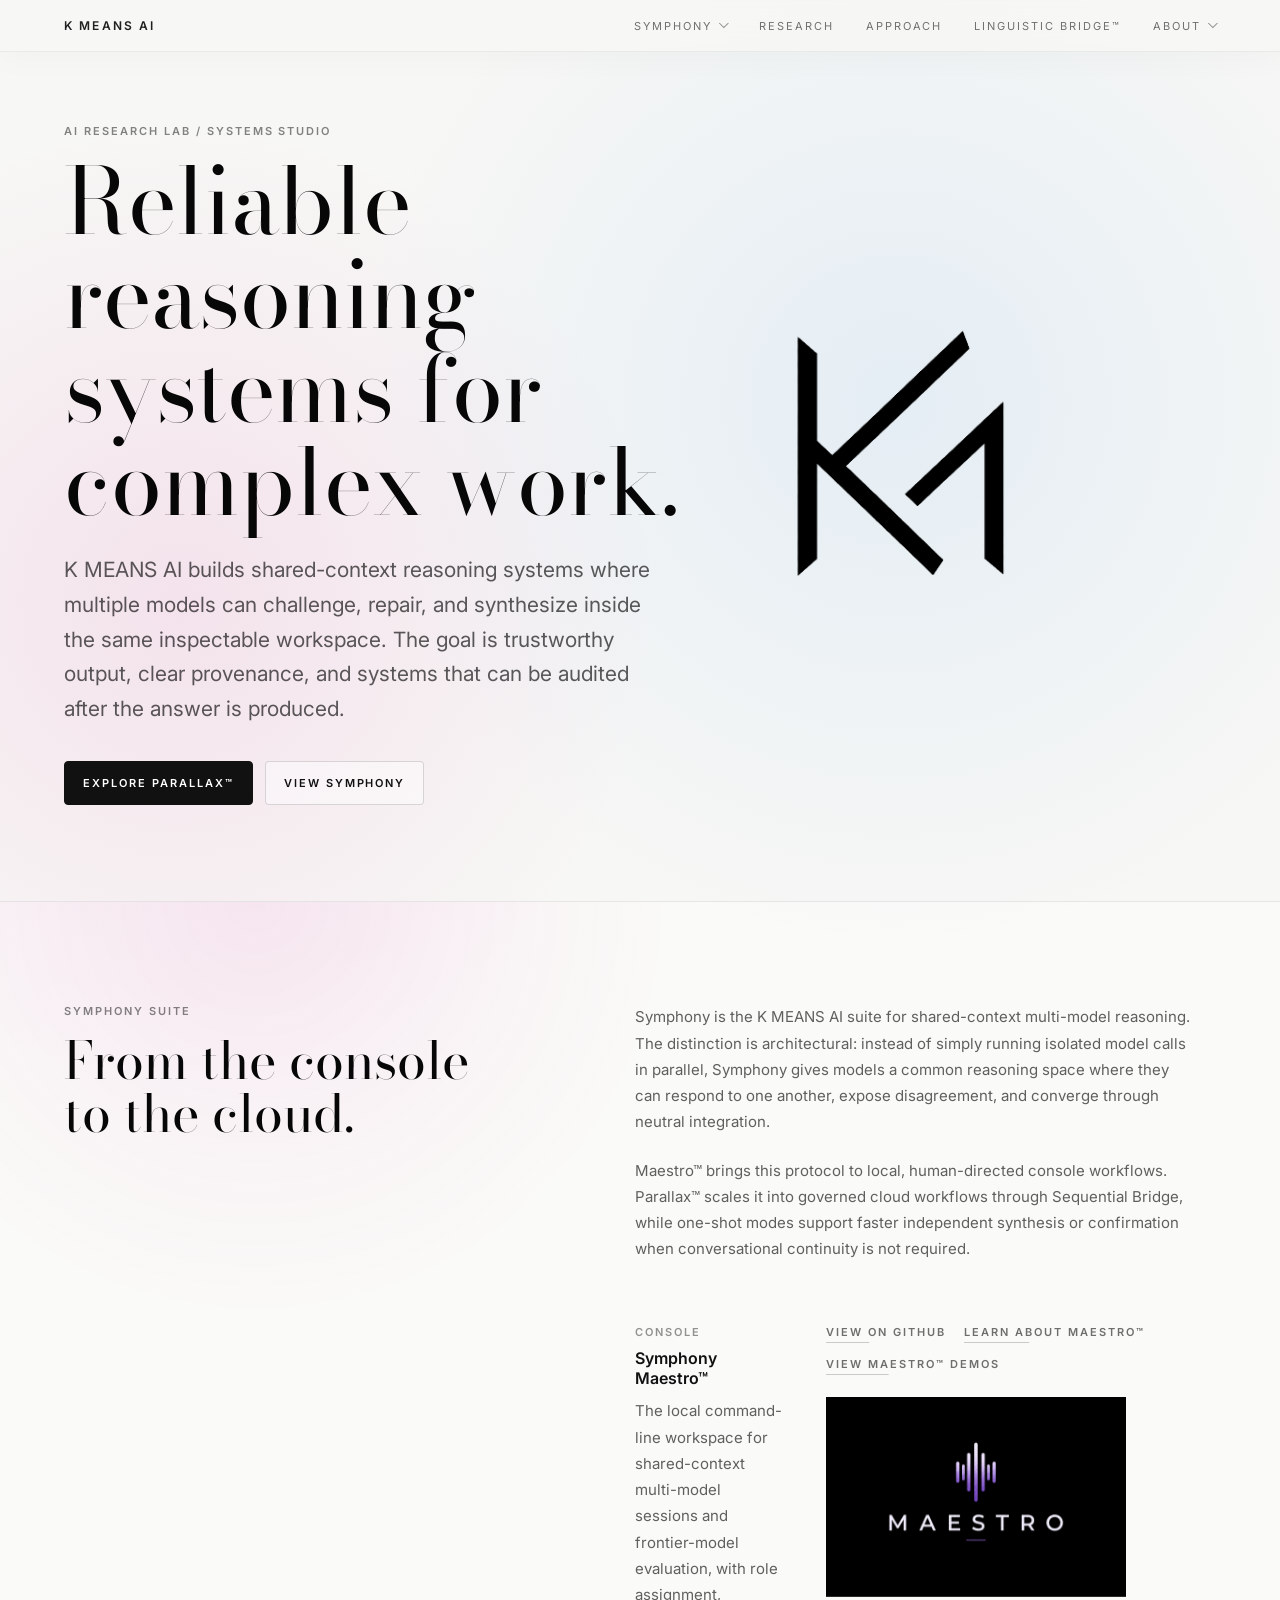
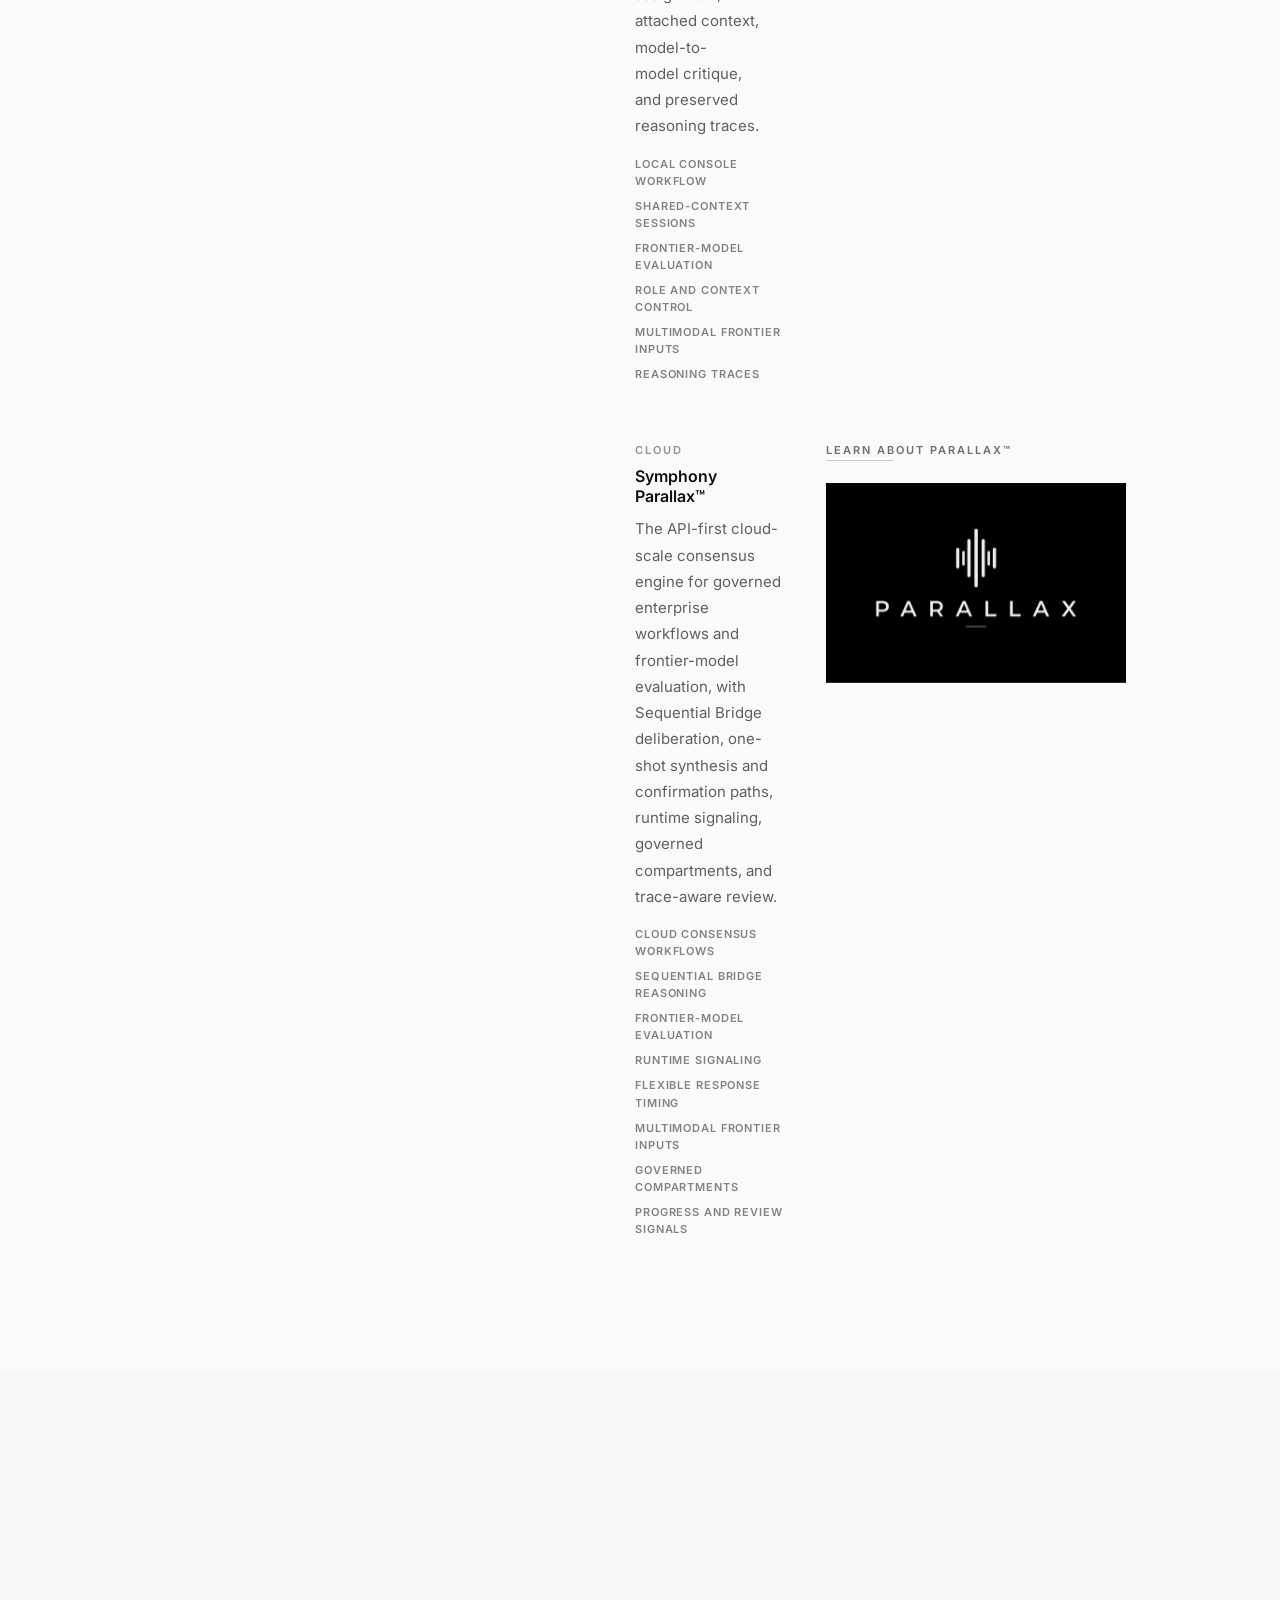
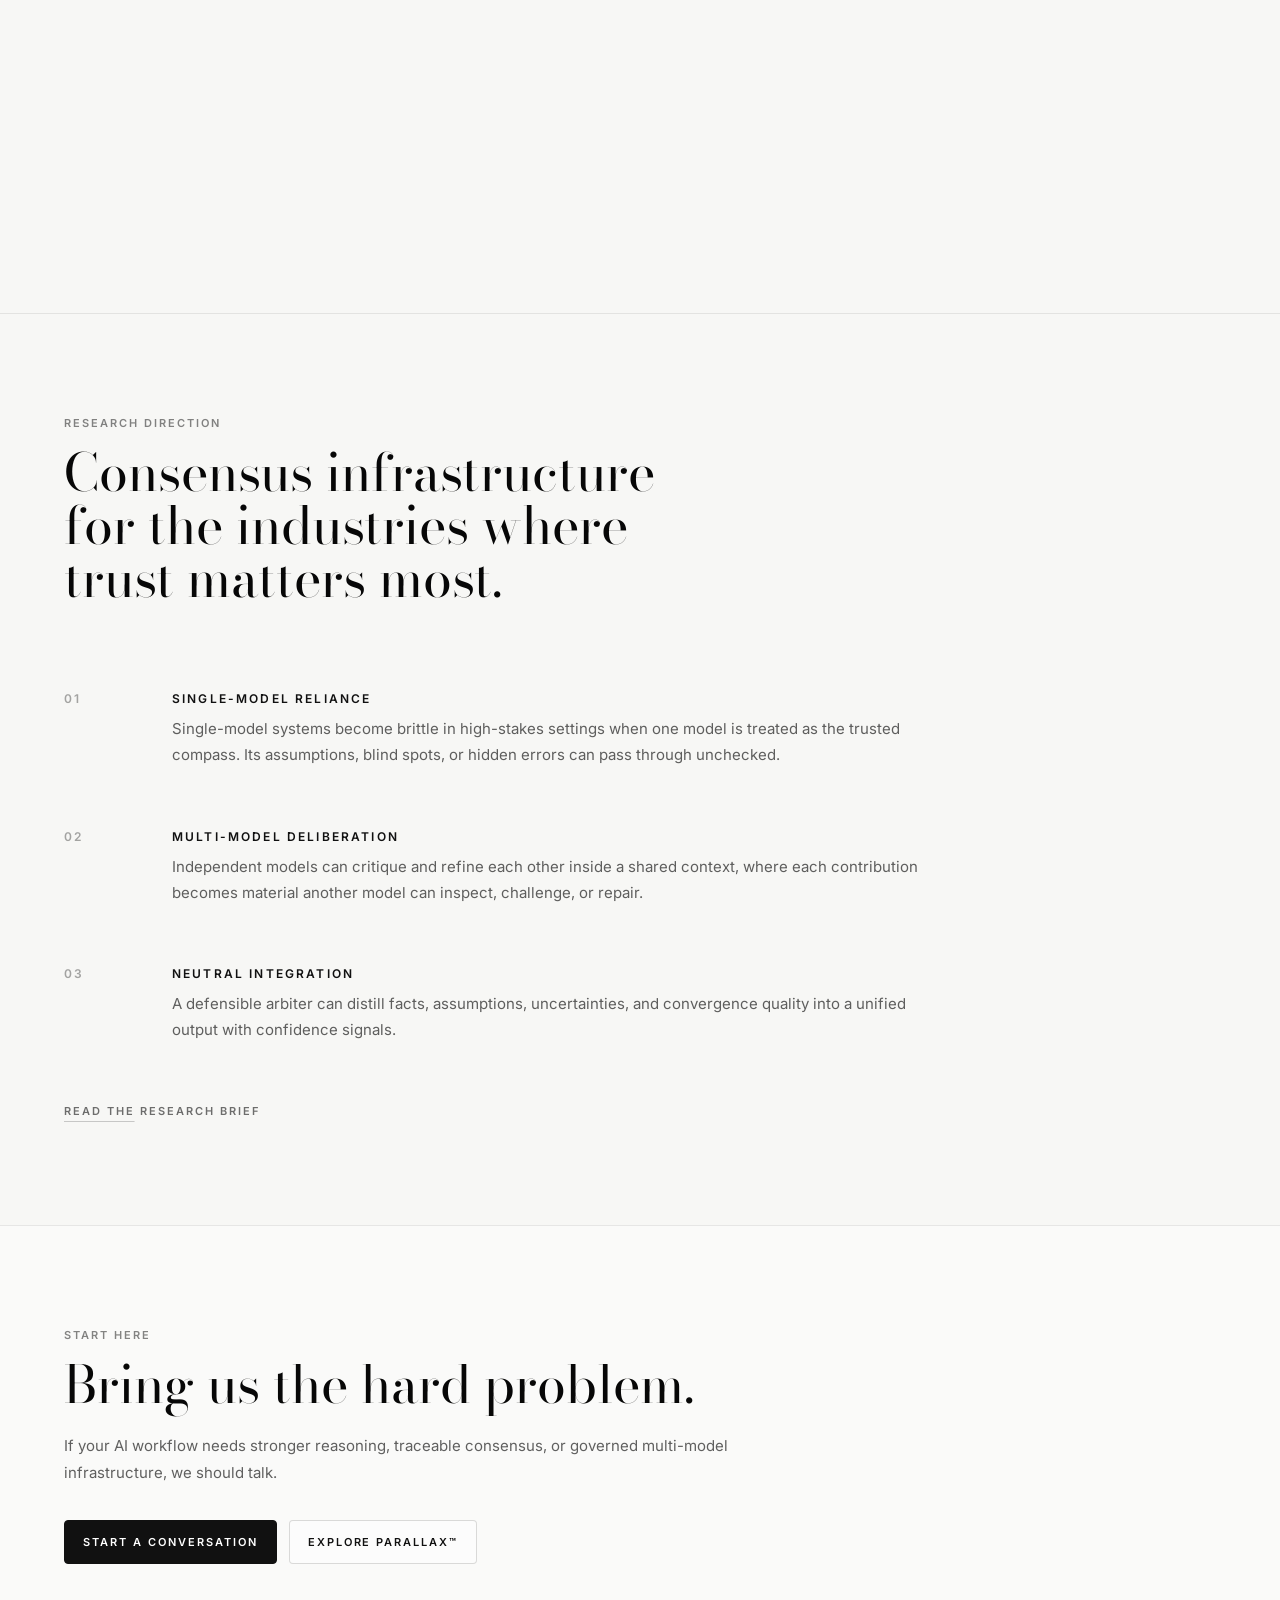
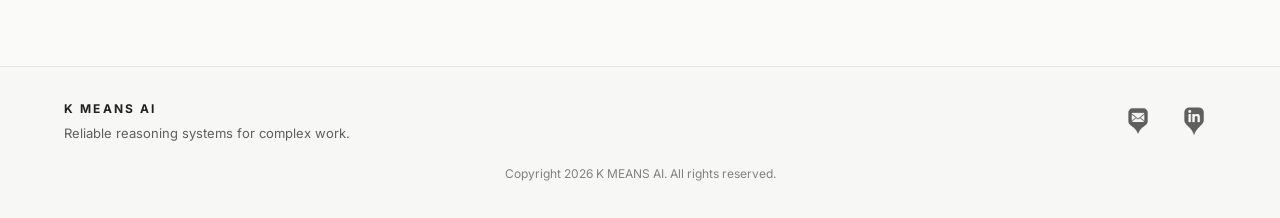
==== index.html @ eee88a56 "Replace footer text links with icon assets" ====
<!DOCTYPE html>
<html lang="en">

<head>
  <meta charset="UTF-8" />
  <meta name="referrer" content="origin" />
  <title>K MEANS AI | Consensus Infrastructure for AI Systems</title>
  <meta name="viewport" content="width=device-width, initial-scale=1.0" />
  <link rel="icon" type="image/png" href="/assets/images/kmeans-mark.png" />
  <link rel="apple-touch-icon" href="/assets/images/kmeans-mark.png" />
  <meta
    name="description"
    content="K MEANS AI is an AI research and development lab building shared-context multi-model reasoning systems, consensus infrastructure, and verifiable AI workflows."
  />
  <script async src="https://www.googletagmanager.com/gtag/js?id=G-HVW5RY02RQ"></script>
  <script>
    window.dataLayer = window.dataLayer || [];
    function gtag(){dataLayer.push(arguments);}
    gtag('js', new Date());
    gtag('config', 'G-HVW5RY02RQ');
  </script>
  <link rel="preconnect" href="https://fonts.googleapis.com" />
  <link rel="preconnect" href="https://fonts.gstatic.com" crossorigin />
  <link href="https://fonts.googleapis.com/css2?family=Bodoni+Moda:ital,wght@0,400;0,700;1,400&family=Inter:wght@300;400;500;600&display=swap"
    rel="stylesheet">
  <link rel="stylesheet" href="assets/css/site.css?v=hero-assemble" />
  <link rel="stylesheet" href="assets/css/home.css?v=footer-icons" />
  <script defer src="assets/js/site-motion.js?v=hero-assemble"></script>
</head>

<body>
  <header class="site-header">
    <a class="brand-mark" href="index.html">K MEANS AI</a>
    <nav class="site-nav" aria-label="Primary navigation">
      <div class="nav-dropdown" data-menu="symphony">
        <a class="nav-dropdown-link" href="#symphony"><span>Symphony</span></a>
        <div class="nav-menu" role="menu" aria-label="Symphony products">
          <a href="maestro.html" role="menuitem">Maestro™ Console</a>
          <a href="parallax.html" role="menuitem">Parallax™ Cloud + Studio</a>
        </div>
      </div>
      <a href="research.html">Research</a>
      <a href="approach.html">Approach</a>
      <a href="linguistic-bridge.html">Linguistic Bridge™</a>
      <div class="nav-dropdown" data-menu="about">
        <a class="nav-dropdown-link" href="about.html"><span>About</span></a>
        <div class="nav-menu" role="menu" aria-label="Contact options">
          <a href="mailto:labs@kmeans.ai" role="menuitem">E-mail</a>
          <a href="https://www.linkedin.com/company/kmeansai" target="_blank" rel="noopener noreferrer" role="menuitem">LinkedIn</a>
        </div>
      </div>
    </nav>
  </header>

  <main>
    <section class="hero" aria-labelledby="hero-title">
      <div class="hero-copy">
        <p class="eyebrow">AI Research Lab / Systems Studio</p>
        <h1 id="hero-title">Reliable reasoning systems for complex work.</h1>
        <p class="hero-summary">
          K MEANS AI builds shared-context reasoning systems where multiple models can challenge, repair, and
          synthesize inside the same inspectable workspace. The goal is trustworthy output, clear provenance, and
          systems that can be audited after the answer is produced.
        </p>
        <div class="hero-actions" aria-label="Primary actions">
          <a class="button primary" href="parallax.html">Explore Parallax™</a>
          <a class="button secondary" href="#symphony">View Symphony</a>
        </div>
      </div>

      <div class="hero-visual" aria-hidden="true">
        <img class="hero-logo" src="assets/images/kmeans-mark.png" alt="" />
      </div>
    </section>

    <section class="section product-section" id="symphony" aria-labelledby="symphony-title">
      <div class="product-layout">
        <div>
          <p class="eyebrow">Symphony Suite</p>
          <h2 id="symphony-title">From the console to the cloud.</h2>
        </div>
        <div class="product-copy">
          <p>
            Symphony is the K MEANS AI suite for shared-context multi-model reasoning. The distinction is architectural:
            instead of simply running isolated model calls in parallel, Symphony gives models a common reasoning space
            where they can respond to one another, expose disagreement, and converge through neutral integration.
          </p>
          <p>
            Maestro™ brings this protocol to local, human-directed console workflows. Parallax™ scales it into governed cloud
            workflows through Sequential Bridge, while one-shot modes support faster independent synthesis or confirmation
            when conversational continuity is not required.
          </p>
          <div class="suite-list" aria-label="Symphony products">
            <article class="suite-item suite-item-with-preview">
              <div>
                <p class="suite-kicker">Console</p>
                <h3>Symphony Maestro™</h3>
                <p>
                  The local command-line workspace for shared-context multi-model sessions and frontier-model evaluation,
                  with role assignment, attached context, model-to-model critique, and preserved reasoning traces.
                </p>
                <ul class="suite-feature-list" aria-label="Maestro™ capabilities">
                  <li>Local console workflow</li>
                  <li>Shared-context sessions</li>
                  <li>Frontier-model evaluation</li>
                  <li>Role and context control</li>
                  <li>Multimodal frontier inputs</li>
                  <li>Reasoning traces</li>
                </ul>
              </div>
              <div class="section-actions suite-actions-with-preview" aria-label="Maestro™ links">
                <a
                  class="text-link section-link"
                  href="https://github.com/pretlow-stevenson/K.Means.Maestro.Releases"
                  target="_blank"
                  rel="noopener noreferrer"
                >View on GitHub</a>
                <a class="text-link section-link" href="maestro.html">Learn about Maestro™</a>
                <a class="text-link section-link" href="linguistic-bridge.html#demos">View Maestro™ demos</a>
                <a class="suite-preview" href="maestro.html" aria-label="View Symphony Maestro™ recorded examples">
                  <img
                    src="assets/images/maestro-light-preview.png"
                    alt="Symphony Maestro™ terminal workspace showing multi-model reasoning output"
                  />
                </a>
              </div>
            </article>

            <article class="suite-item suite-item-with-preview">
              <div>
                <p class="suite-kicker">Cloud</p>
                <h3>Symphony Parallax™</h3>
                <p>
                  The API-first cloud-scale consensus engine for governed enterprise workflows and frontier-model
                  evaluation, with Sequential Bridge deliberation, one-shot synthesis and confirmation paths, runtime
                  signaling, governed compartments, and trace-aware review.
                </p>
                <ul class="suite-feature-list" aria-label="Parallax™ capabilities">
                  <li>Cloud consensus workflows</li>
                  <li>Sequential Bridge reasoning</li>
                  <li>Frontier-model evaluation</li>
                  <li>Runtime signaling</li>
                  <li>Flexible response timing</li>
                  <li>Multimodal frontier inputs</li>
                  <li>Governed compartments</li>
                  <li>Progress and review signals</li>
                </ul>
              </div>
              <div class="section-actions suite-actions-with-preview" aria-label="Parallax™ links">
                <a class="text-link section-link" href="parallax.html">Learn about Parallax™</a>
                <a class="suite-preview" href="parallax.html" aria-label="Learn about Parallax™">
                  <img
                    src="assets/images/parallax-preview.png"
                    alt="Parallax™ product mark on a dark field"
                  />
                </a>
              </div>
            </article>
          </div>
        </div>
      </div>
    </section>

    <section class="section bridge-band" aria-labelledby="bridge-title">
      <div class="section-heading">
        <p class="eyebrow">Flagship Protocol</p>
        <h2 id="bridge-title">Linguistic Bridge™ turns isolated model calls into a reasoning fabric.</h2>
        <p>
          Linguistic Bridge™ is our coordination substrate for model-to-model exchange: a shared context space where
          participants can respond to evolving reasoning instead of producing isolated answers for later comparison.
        </p>
      </div>
      <a class="text-link section-link" href="linguistic-bridge.html">Explore Linguistic Bridge™</a>
    </section>

    <section class="section" aria-labelledby="research-title">
      <div class="section-heading">
        <p class="eyebrow">Research Direction</p>
        <h2 id="research-title">Consensus infrastructure for the industries where trust matters most.</h2>
      </div>
      <div class="capability-list">
        <article class="capability-item">
          <span>01</span>
          <div>
            <h3>Single-model reliance</h3>
            <p>Single-model systems become brittle in high-stakes settings when one model is treated as the trusted compass. Its assumptions, blind spots, or hidden errors can pass through unchecked.</p>
          </div>
        </article>
        <article class="capability-item">
          <span>02</span>
          <div>
            <h3>Multi-model deliberation</h3>
            <p>Independent models can critique and refine each other inside a shared context, where each contribution becomes material another model can inspect, challenge, or repair.</p>
          </div>
        </article>
        <article class="capability-item">
          <span>03</span>
          <div>
            <h3>Neutral integration</h3>
            <p>A defensible arbiter can distill facts, assumptions, uncertainties, and convergence quality into a unified output with confidence signals.</p>
          </div>
        </article>
      </div>
      <a class="text-link section-link" href="research.html">Read the research brief</a>
    </section>

    <section class="section home-cta" aria-labelledby="home-cta-title">
      <div>
        <p class="eyebrow">Start Here</p>
        <h2 id="home-cta-title">Bring us the hard problem.</h2>
        <p>
          If your AI workflow needs stronger reasoning, traceable consensus, or governed multi-model infrastructure,
          we should talk.
        </p>
        <div class="hero-actions" aria-label="Contact and product links">
          <a class="button primary" href="about.html">Start a conversation</a>
          <a class="button secondary" href="parallax.html">Explore Parallax™</a>
        </div>
      </div>
    </section>
  </main>

  <footer class="site-footer">
    <div>
      <strong>K MEANS AI</strong>
      <p>Reliable reasoning systems for complex work.</p>
    </div>
    <div class="footer-links">
      <a class="footer-image-link" href="mailto:labs@kmeans.ai" aria-label="E-mail K MEANS AI">
        <img src="assets/images/km-emailus.png" alt="" loading="lazy" />
        <span class="visually-hidden">E-mail</span>
      </a>
      <a class="footer-image-link" href="https://www.linkedin.com/company/kmeansai" target="_blank" rel="noopener noreferrer" aria-label="K MEANS AI on LinkedIn">
        <img src="assets/images/km-linkedin.png" alt="" loading="lazy" />
        <span class="visually-hidden">LinkedIn</span>
      </a>
    </div>
    <p class="footer-copyright">Copyright 2026 K MEANS AI. All rights reserved.</p>
  </footer>
</body>

</html>
---- assets/css/site.css ----
* {
  box-sizing: border-box;
  margin: 0;
  padding: 0;
}

:root {
  --font-sans: Inter, -apple-system, BlinkMacSystemFont, "Segoe UI", system-ui, sans-serif;
  --font-serif: "Bodoni Moda", Georgia, serif;
  --font-mono: "Courier New", Courier, monospace;
  --ink: #070707;
  --muted-ink: rgba(0, 0, 0, 0.62);
  --line-soft: rgba(0, 0, 0, 0.08);
  --line-medium: rgba(0, 0, 0, 0.14);
  --surface: #f7f7f5;
  --focus-ring: rgba(0, 0, 0, 0.32);
}

html {
  scroll-behavior: smooth;
  scroll-padding-top: 92px;
  text-rendering: optimizeLegibility;
}

body {
  font-family: var(--font-sans);
  -webkit-font-smoothing: antialiased;
  -moz-osx-font-smoothing: grayscale;
}

::selection {
  background: rgba(0, 0, 0, 0.12);
  color: #000;
}

button,
a {
  -webkit-tap-highlight-color: transparent;
}

button {
  font: inherit;
}

a:focus-visible,
button:focus-visible {
  outline: 1px solid var(--focus-ring);
  outline-offset: 5px;
}

a:focus:not(:focus-visible),
button:focus:not(:focus-visible) {
  outline: none;
}

h1,
h2,
h3 {
  text-wrap: balance;
}

p,
li {
  text-wrap: pretty;
}

.hero,
.page-hero,
.section {
  scroll-margin-top: 92px;
}

.site-header {
  box-shadow: 0 10px 30px rgba(0, 0, 0, 0.025);
}

.button {
  text-align: center;
}

.text-link {
  position: relative;
  display: inline-flex;
  align-items: center;
  width: fit-content;
  padding-bottom: 4px;
  border-bottom: 0;
  text-decoration: none;
  transition: color 0.2s ease;
}

.text-link::after {
  position: absolute;
  right: 0;
  bottom: 0;
  left: 0;
  height: 1px;
  background: currentColor;
  content: "";
  opacity: 0.34;
  transform: scaleX(0.36);
  transform-origin: left center;
  transition: opacity 0.22s ease, transform 0.28s cubic-bezier(0.2, 0.8, 0.2, 1);
}

.text-link:hover,
.text-link:focus-visible {
  color: #000;
}

.text-link:hover::after,
.text-link:focus-visible::after {
  opacity: 0.78;
  transform: scaleX(1);
}

.motion-reveal,
.motion-visual,
.motion-stagger-item {
  opacity: 0;
  transform: translateY(14px);
  transition:
    opacity 0.68s ease,
    transform 0.68s cubic-bezier(0.2, 0.8, 0.2, 1);
  will-change: opacity, transform;
}

.motion-visual {
  transform: translateY(10px) scale(0.985);
  transition-duration: 0.78s;
}

.motion-stagger-item {
  transition-delay: calc(var(--motion-order, 0) * 58ms);
}

.motion-reveal.is-visible,
.motion-stagger-item.is-visible {
  opacity: 1;
  transform: translateY(0);
}

.motion-visual.is-visible {
  opacity: 1;
  transform: translateY(0) scale(1);
}

.word-assemble-word {
  display: inline-block;
  opacity: 0;
  transform: translateY(var(--word-shift, 14px));
  transition:
    opacity 0.58s ease,
    transform 0.82s cubic-bezier(0.16, 1, 0.3, 1);
  transition-delay: calc(120ms + (var(--word-order, 0) * 64ms));
  will-change: opacity, transform;
}

.word-assemble.is-assembled .word-assemble-word {
  opacity: 1;
  transform: translateY(0);
}

.capability-item,
.recording-item,
.contact-item,
.suite-item {
  transition: background 0.2s ease, border-color 0.2s ease;
}

@media (hover: hover) and (pointer: fine) {
  .capability-item:hover,
  .recording-item:hover,
  .contact-item:hover,
  .suite-item:hover {
    border-top-color: rgba(0, 0, 0, 0.18);
    background: linear-gradient(90deg, rgba(255, 255, 255, 0.3), transparent 72%);
  }
}

.visually-hidden {
  position: absolute;
  width: 1px;
  height: 1px;
  padding: 0;
  margin: -1px;
  overflow: hidden;
  clip: rect(0, 0, 0, 0);
  white-space: nowrap;
  border: 0;
}


.nav-dropdown {
  position: relative;
  display: inline-flex;
  align-items: center;
}

.nav-dropdown::after {
  position: absolute;
  top: 100%;
  left: 0;
  right: 0;
  height: 12px;
  content: "";
}

.site-header .site-nav > a,
.site-nav .nav-dropdown-link {
  text-decoration: none;
  transition: color 0.2s ease;
}

.site-nav .nav-dropdown-link {
  display: inline-flex;
  align-items: center;
}

.site-nav .nav-dropdown-link::after {
  display: inline-block;
  width: 6px;
  height: 6px;
  margin-left: 8px;
  border-right: 1px solid currentColor;
  border-bottom: 1px solid currentColor;
  color: rgba(0, 0, 0, 0.42);
  content: "";
  transform: translateY(-2px) rotate(45deg);
  transform-origin: 55% 55%;
  transition: color 0.2s ease, transform 0.2s ease;
}

.site-nav .nav-dropdown-link:hover::after,
.site-nav .nav-dropdown-link:focus-visible::after,
.nav-dropdown:hover .nav-dropdown-link::after,
.nav-dropdown:focus-within .nav-dropdown-link::after {
  color: rgba(0, 0, 0, 0.82);
  transform: translateY(1px) rotate(225deg);
}

.site-header .site-nav > a:hover,
.site-header .site-nav > a:focus-visible,
.site-header .site-nav .nav-dropdown-link:hover span,
.site-header .site-nav .nav-dropdown-link:focus-visible span,
.site-header .site-nav .nav-dropdown:hover .nav-dropdown-link span,
.site-header .site-nav .nav-dropdown:focus-within .nav-dropdown-link span {
  text-decoration: underline;
  text-decoration-thickness: 1px;
  text-underline-offset: 6px;
}

.nav-split {
  position: relative;
  display: inline-flex;
  align-items: stretch;
  border: 1px solid rgba(0, 0, 0, 0.12);
  border-radius: 999px;
  background: rgba(255, 255, 255, 0.42);
  transition: background 0.2s ease, border-color 0.2s ease;
}

.nav-split:hover,
.nav-split:focus-within {
  border-color: rgba(0, 0, 0, 0.22);
  background: rgba(255, 255, 255, 0.72);
}

.nav-split::after {
  position: absolute;
  top: 100%;
  left: 0;
  right: 0;
  height: 12px;
  content: "";
}

.site-nav .nav-split-link,
.nav-split-toggle {
  display: inline-flex;
  align-items: center;
  justify-content: center;
  min-height: 34px;
  color: rgba(0, 0, 0, 0.58);
  font-size: 11px;
  font-weight: 600;
  letter-spacing: 0.18em;
  line-height: 1;
  text-decoration: none;
  text-transform: uppercase;
  transition: color 0.2s ease, background 0.2s ease;
}

.site-nav .nav-split-link {
  padding: 0 12px 0 14px;
}

.nav-split-toggle {
  width: 34px;
  padding: 0;
  border: 0;
  border-left: 1px solid rgba(0, 0, 0, 0.1);
  border-radius: 0 999px 999px 0;
  background: transparent;
  cursor: pointer;
  font: inherit;
}

.nav-split-toggle span {
  transform: translateY(-1px);
}

.site-nav .nav-split-link:hover,
.site-nav .nav-split-link:focus-visible,
.site-nav .nav-split-link[aria-current="page"],
.nav-split-toggle:hover,
.nav-split-toggle:focus-visible,
.nav-split:hover .nav-split-link,
.nav-split:focus-within .nav-split-link {
  color: #000;
}

.nav-menu {
  position: absolute;
  top: calc(100% + 10px);
  right: 0;
  z-index: 80;
  display: grid;
  min-width: 190px;
  padding: 8px;
  border: 1px solid rgba(0, 0, 0, 0.14);
  border-radius: 8px;
  background: rgba(255, 255, 255, 0.96);
  box-shadow: 0 18px 42px rgba(0, 0, 0, 0.1);
  opacity: 0;
  pointer-events: none;
  transform: translateY(-6px) scale(0.98);
  transform-origin: top right;
  transition: opacity 0.2s ease, transform 0.22s cubic-bezier(0.2, 0.8, 0.2, 1);
}

.nav-split:hover .nav-menu,
.nav-split:focus-within .nav-menu,
.nav-dropdown:hover .nav-menu,
.nav-dropdown:focus-within .nav-menu {
  opacity: 1;
  pointer-events: auto;
  transform: translateY(0) scale(1);
}

.site-nav .nav-menu a {
  display: flex;
  align-items: center;
  min-height: 36px;
  padding: 0 10px;
  border-radius: 5px;
  color: rgba(0, 0, 0, 0.62);
  font-size: 12px;
  font-weight: 500;
  letter-spacing: 0;
  line-height: 1.2;
  opacity: 0;
  text-decoration: none;
  text-transform: none;
  transform: translateY(-3px);
  transition:
    background 0.2s ease,
    color 0.2s ease,
    opacity 0.18s ease,
    transform 0.22s cubic-bezier(0.2, 0.8, 0.2, 1);
}

.nav-split:hover .nav-menu a,
.nav-split:focus-within .nav-menu a,
.nav-dropdown:hover .nav-menu a,
.nav-dropdown:focus-within .nav-menu a {
  opacity: 1;
  transform: translateY(0);
  transition-delay: 0ms, 0ms, var(--nav-item-delay, 0ms), var(--nav-item-delay, 0ms);
}

.site-nav .nav-menu a:nth-child(2) {
  --nav-item-delay: 35ms;
}

.site-nav .nav-menu a:nth-child(3) {
  --nav-item-delay: 70ms;
}

.site-nav .nav-menu a:hover,
.site-nav .nav-menu a:focus-visible {
  background: rgba(0, 0, 0, 0.055);
  color: #000;
}

.site-nav .nav-menu sup {
  margin-left: 1px;
  margin-right: 4px;
  font-size: 0.72em;
}

@media (max-width: 900px) {
  .nav-menu {
    right: auto;
    left: 0;
  }
}

@media (max-width: 560px) {
  .nav-split {
    width: 100%;
  }

  .site-nav .nav-split-link {
    flex: 1;
    justify-content: flex-start;
  }

  .nav-dropdown {
    width: fit-content;
  }

  .nav-menu {
    min-width: min(220px, calc(100vw - 40px));
  }

  .site-nav .nav-dropdown:last-child .nav-menu {
    right: 0;
    left: auto;
  }
}

@media (prefers-reduced-motion: reduce) {
  .motion-reveal,
  .motion-visual,
  .motion-stagger-item,
  .word-assemble-word {
    opacity: 1;
    transform: none;
    transition: none;
    will-change: auto;
  }

  .text-link::after {
    transition: none;
  }
}
---- assets/css/home.css ----
html {
  background: #f7f7f5;
}

body {
  min-height: 100%;
  overflow-x: hidden;
  background:
    radial-gradient(circle at 70% 8%, rgba(93, 169, 239, 0.12), transparent 34rem),
    radial-gradient(circle at 14% 12%, rgba(216, 45, 155, 0.1), transparent 30rem),
    #f7f7f5;
  color: #202020;
  font-family: var(--font-sans);
}

a {
  color: inherit;
}

.site-header {
  position: sticky;
  top: 0;
  z-index: 50;
  display: flex;
  align-items: center;
  justify-content: space-between;
  gap: 24px;
  width: 100%;
  padding: 18px clamp(20px, 5vw, 72px);
  border-bottom: 1px solid rgba(0, 0, 0, 0.06);
  background: rgba(247, 247, 245, 0.86);
  backdrop-filter: blur(16px);
}

.brand-mark,
.site-nav a,
.eyebrow,
.button,
.text-link {
  text-transform: uppercase;
  text-decoration: none;
  letter-spacing: 0.18em;
}

.brand-mark {
  font-size: 12px;
  font-weight: 600;
  white-space: nowrap;
}

.site-nav {
  display: flex;
  align-items: center;
  gap: clamp(14px, 3vw, 32px);
}

.site-nav a {
  color: rgba(0, 0, 0, 0.55);
  font-size: 11px;
  transition: color 0.2s ease;
}

.site-nav a:hover,
.site-nav a:focus-visible {
  color: #000;
}

.hero {
  display: grid;
  grid-template-columns: minmax(0, 680px) minmax(170px, 260px);
  align-items: center;
  justify-content: start;
  gap: clamp(24px, 4vw, 56px);
  min-height: calc(78svh - 74px);
  padding: clamp(40px, 6vw, 72px) clamp(20px, 5vw, 72px) clamp(64px, 8vw, 96px);
}

.hero-copy {
  max-width: 680px;
}

.eyebrow {
  margin-bottom: 16px;
  color: rgba(0, 0, 0, 0.48);
  font-size: 11px;
  font-weight: 600;
}

h1,
h2,
h3,
p {
  margin: 0;
}

h1,
h2 {
  max-width: 780px;
  color: #070707;
  font-family: var(--font-serif);
  font-weight: 400;
  line-height: 1.02;
}

h1 {
  font-size: clamp(48px, 7.4vw, 92px);
}

h2 {
  font-size: clamp(34px, 5.4vw, 64px);
}

.section h2 {
  font-size: clamp(30px, 4.4vw, 52px);
}

h3 {
  color: #111;
  font-size: 16px;
  font-weight: 600;
}

sup {
  position: relative;
  top: -0.35em;
  font-family: var(--font-sans);
  font-size: 0.36em;
  letter-spacing: 0;
}

.hero-summary {
  max-width: 610px;
  margin-top: 24px;
  color: rgba(0, 0, 0, 0.64);
  font-size: clamp(17px, 2vw, 21px);
  line-height: 1.65;
}

.hero-actions {
  display: flex;
  flex-wrap: wrap;
  gap: 12px;
  margin-top: 34px;
}

.button {
  display: inline-flex;
  align-items: center;
  justify-content: center;
  min-height: 44px;
  padding: 0 18px;
  border: 1px solid rgba(0, 0, 0, 0.14);
  border-radius: 4px;
  font-size: 11px;
  font-weight: 600;
  transition: background 0.2s ease, border-color 0.2s ease, color 0.2s ease;
}

.button.primary {
  border-color: #111;
  background: #111;
  color: #fff;
}

.button.primary:hover,
.button.primary:focus-visible {
  border-color: #000;
  background: #000;
}

.button.secondary {
  background: rgba(255, 255, 255, 0.45);
  color: #111;
}

.button.secondary:hover,
.button.secondary:focus-visible {
  border-color: rgba(0, 0, 0, 0.35);
  background: rgba(255, 255, 255, 0.72);
}

.text-link {
  display: inline-flex;
  color: rgba(0, 0, 0, 0.56);
  font-size: 11px;
  font-weight: 600;
}

.text-link:hover,
.text-link:focus-visible {
  color: #000;
}

.section-link {
  margin-top: 30px;
}

.section-actions {
  display: flex;
  flex-wrap: wrap;
  gap: 18px 28px;
}

.section-actions .section-link {
  margin-top: 30px;
}

.hero-visual {
  position: relative;
  display: grid;
  place-items: center;
  justify-self: start;
  min-height: auto;
  transform: translate(-4%, -4%);
}

.hero-logo {
  width: clamp(150px, 18vw, 250px);
  height: auto;
  display: block;
  pointer-events: none;
}

.section {
  padding: clamp(58px, 8vw, 104px) clamp(20px, 5vw, 72px);
  border-top: 1px solid rgba(0, 0, 0, 0.08);
}

.product-section {
  background:
    radial-gradient(circle at 20% 0%, rgba(216, 45, 155, 0.08), transparent 26rem),
    rgba(255, 255, 255, 0.34);
}

.product-layout {
  display: grid;
  grid-template-columns: minmax(240px, 0.85fr) minmax(0, 1fr);
  gap: clamp(32px, 6vw, 88px);
  align-items: start;
}

.product-copy {
  display: grid;
  gap: 22px;
  max-width: 720px;
}

.suite-list {
  display: grid;
  gap: 0;
  padding-top: 10px;
}

.suite-item {
  display: grid;
  grid-template-columns: minmax(0, 1fr) auto;
  gap: clamp(20px, 4vw, 40px);
  align-items: start;
  padding: clamp(18px, 3vw, 30px) 0;
}

.suite-item-with-preview {
  grid-template-columns: minmax(0, 1fr) minmax(360px, 390px);
}

.suite-actions-with-preview {
  display: flex;
  flex-wrap: wrap;
  gap: 14px 18px;
  align-content: flex-start;
  width: min(100%, 390px);
}

.suite-actions-with-preview .section-link {
  flex: 0 0 auto;
  white-space: nowrap;
}

.suite-preview {
  display: block;
  flex: 0 1 300px;
  margin: 8px 0 0;
  max-width: 100%;
  width: min(100%, 300px);
}

.suite-preview img {
  display: block;
  width: 100%;
  height: auto;
}

.suite-kicker {
  margin-bottom: 8px;
  color: rgba(0, 0, 0, 0.42);
  font-size: 11px;
  font-weight: 600;
  letter-spacing: 0.18em;
  text-transform: uppercase;
}

.suite-item h3 {
  margin-bottom: 10px;
}

.suite-feature-list {
  display: flex;
  flex-wrap: wrap;
  gap: 8px 18px;
  margin: 16px 0 0;
  padding: 0;
  color: rgba(0, 0, 0, 0.48);
  font-size: 11px;
  font-weight: 600;
  letter-spacing: 0.08em;
  line-height: 1.55;
  list-style: none;
  text-transform: uppercase;
}

.suite-item .section-actions {
  min-width: 190px;
  justify-content: flex-start;
}

.suite-item .suite-actions-with-preview {
  min-width: 0;
}

.suite-item .section-link {
  margin-top: 0;
}

.section-heading {
  max-width: 780px;
  margin-bottom: clamp(32px, 5vw, 56px);
}

.capability-list {
  max-width: 980px;
}

.capability-item {
  display: grid;
  grid-template-columns: 64px minmax(0, 1fr);
  gap: clamp(18px, 4vw, 44px);
  padding: clamp(18px, 3vw, 30px) 0;
}

.capability-item span {
  color: rgba(0, 0, 0, 0.34);
  font-size: 12px;
  font-weight: 600;
  letter-spacing: 0.18em;
}

.capability-item h3 {
  margin-bottom: 10px;
  font-size: 12px;
  font-weight: 600;
  letter-spacing: 0.18em;
  line-height: 1.25;
  text-transform: uppercase;
}

.capability-item p,
.approach-list p,
.product-copy p,
.bridge-band p:not(.eyebrow),
.site-footer p {
  color: rgba(0, 0, 0, 0.62);
  font-size: 15px;
  line-height: 1.75;
  max-width: 760px;
}

.product-copy .suite-kicker {
  color: rgba(0, 0, 0, 0.42);
  font-size: 11px;
  line-height: 1.4;
  max-width: none;
}

.split-section {
  display: grid;
  grid-template-columns: minmax(240px, 0.85fr) minmax(0, 1fr);
  gap: clamp(32px, 6vw, 88px);
  align-items: center;
}

.approach-list {
  display: grid;
  gap: 22px;
  max-width: 720px;
}

.approach-list .section-link {
  margin-top: 0;
}

.bridge-band {
  background:
    radial-gradient(circle at 78% 0%, rgba(93, 169, 239, 0.12), transparent 28rem),
    rgba(255, 255, 255, 0.28);
}

.bridge-band p:not(.eyebrow) {
  max-width: 680px;
  margin-top: 22px;
}

.bridge-band .section-heading {
  margin-bottom: 0;
}

.home-cta {
  background: rgba(255, 255, 255, 0.38);
}

.home-cta > div {
  max-width: 780px;
}

.home-cta p:not(.eyebrow) {
  max-width: 680px;
  margin-top: 22px;
  color: rgba(0, 0, 0, 0.62);
  font-size: 15px;
  line-height: 1.75;
}

.site-footer {
  display: grid;
  grid-template-columns: minmax(0, 1fr) auto;
  align-items: flex-start;
  gap: 18px 32px;
  padding: 34px clamp(20px, 5vw, 72px);
  border-top: 1px solid rgba(0, 0, 0, 0.08);
}

.site-footer strong {
  display: block;
  margin-bottom: 6px;
  font-size: 12px;
  letter-spacing: 0.18em;
}

.site-footer p {
  font-size: 13px;
}

.footer-links {
  display: flex;
  flex-wrap: wrap;
  gap: 12px;
}

.footer-links a {
  color: rgba(0, 0, 0, 0.62);
  font-size: 13px;
  text-decoration: none;
}

.footer-image-link {
  display: inline-flex;
  align-items: center;
  justify-content: center;
  width: 44px;
  height: 44px;
  border-radius: 8px;
  overflow: hidden;
  opacity: 0.62;
  transition: opacity 0.2s ease, transform 0.2s ease;
}

.footer-image-link img {
  width: 100%;
  height: 100%;
  object-fit: cover;
  object-position: center 57%;
  filter: grayscale(1) contrast(1.12) brightness(1.14);
  mix-blend-mode: multiply;
}

.footer-links a:hover,
.footer-links a:focus-visible {
  color: #000;
}

.footer-image-link:hover,
.footer-image-link:focus-visible {
  opacity: 0.86;
  transform: translateY(-1px);
}

.site-footer .footer-copyright {
  grid-column: 1 / -1;
  justify-self: stretch;
  width: 100%;
  max-width: none;
  color: rgba(0, 0, 0, 0.48);
  font-size: 12px;
  text-align: center;
}

@media (max-width: 900px) {
  .site-header {
    align-items: flex-start;
    flex-direction: column;
  }

  .site-nav {
    flex-wrap: wrap;
    gap: 12px 18px;
  }
}

@media (max-width: 760px) {
  .hero {
    grid-template-columns: 1fr;
    min-height: auto;
    padding-top: 52px;
  }

  .hero-visual {
    transform: none;
  }

  .hero-logo {
    width: min(48vw, 220px);
  }

  .split-section,
  .product-layout {
    grid-template-columns: 1fr;
  }

  .site-footer {
    grid-template-columns: 1fr;
  }
}

@media (max-width: 680px) {
  .suite-item-with-preview {
    grid-template-columns: 1fr;
  }
}

@media (orientation: landscape) and (max-height: 560px) and (hover: none) and (pointer: coarse) {
  .product-layout,
  .suite-item-with-preview {
    grid-template-columns: 1fr;
  }

  .product-copy {
    max-width: none;
  }

  .suite-actions-with-preview {
    width: min(100%, 350px);
  }

  .suite-preview {
    width: min(100%, 300px);
  }
}

@media (max-width: 560px) {
  .site-header {
    position: static;
  }

  .site-nav a {
    font-size: 10px;
  }

  .hero {
    padding-top: 34px;
  }

  .hero-visual {
    display: none;
  }

  .hero-actions,
  .button {
    width: 100%;
  }

  .suite-item {
    grid-template-columns: 1fr;
  }

  .suite-actions-with-preview {
    width: min(100%, 350px);
  }

  .capability-item {
    grid-template-columns: 1fr;
  }
}

@media (prefers-reduced-motion: reduce) {
  *,
  *::before,
  *::after {
    animation-duration: 0.01ms !important;
    animation-iteration-count: 1 !important;
    scroll-behavior: auto !important;
    transition-duration: 0.01ms !important;
  }
}
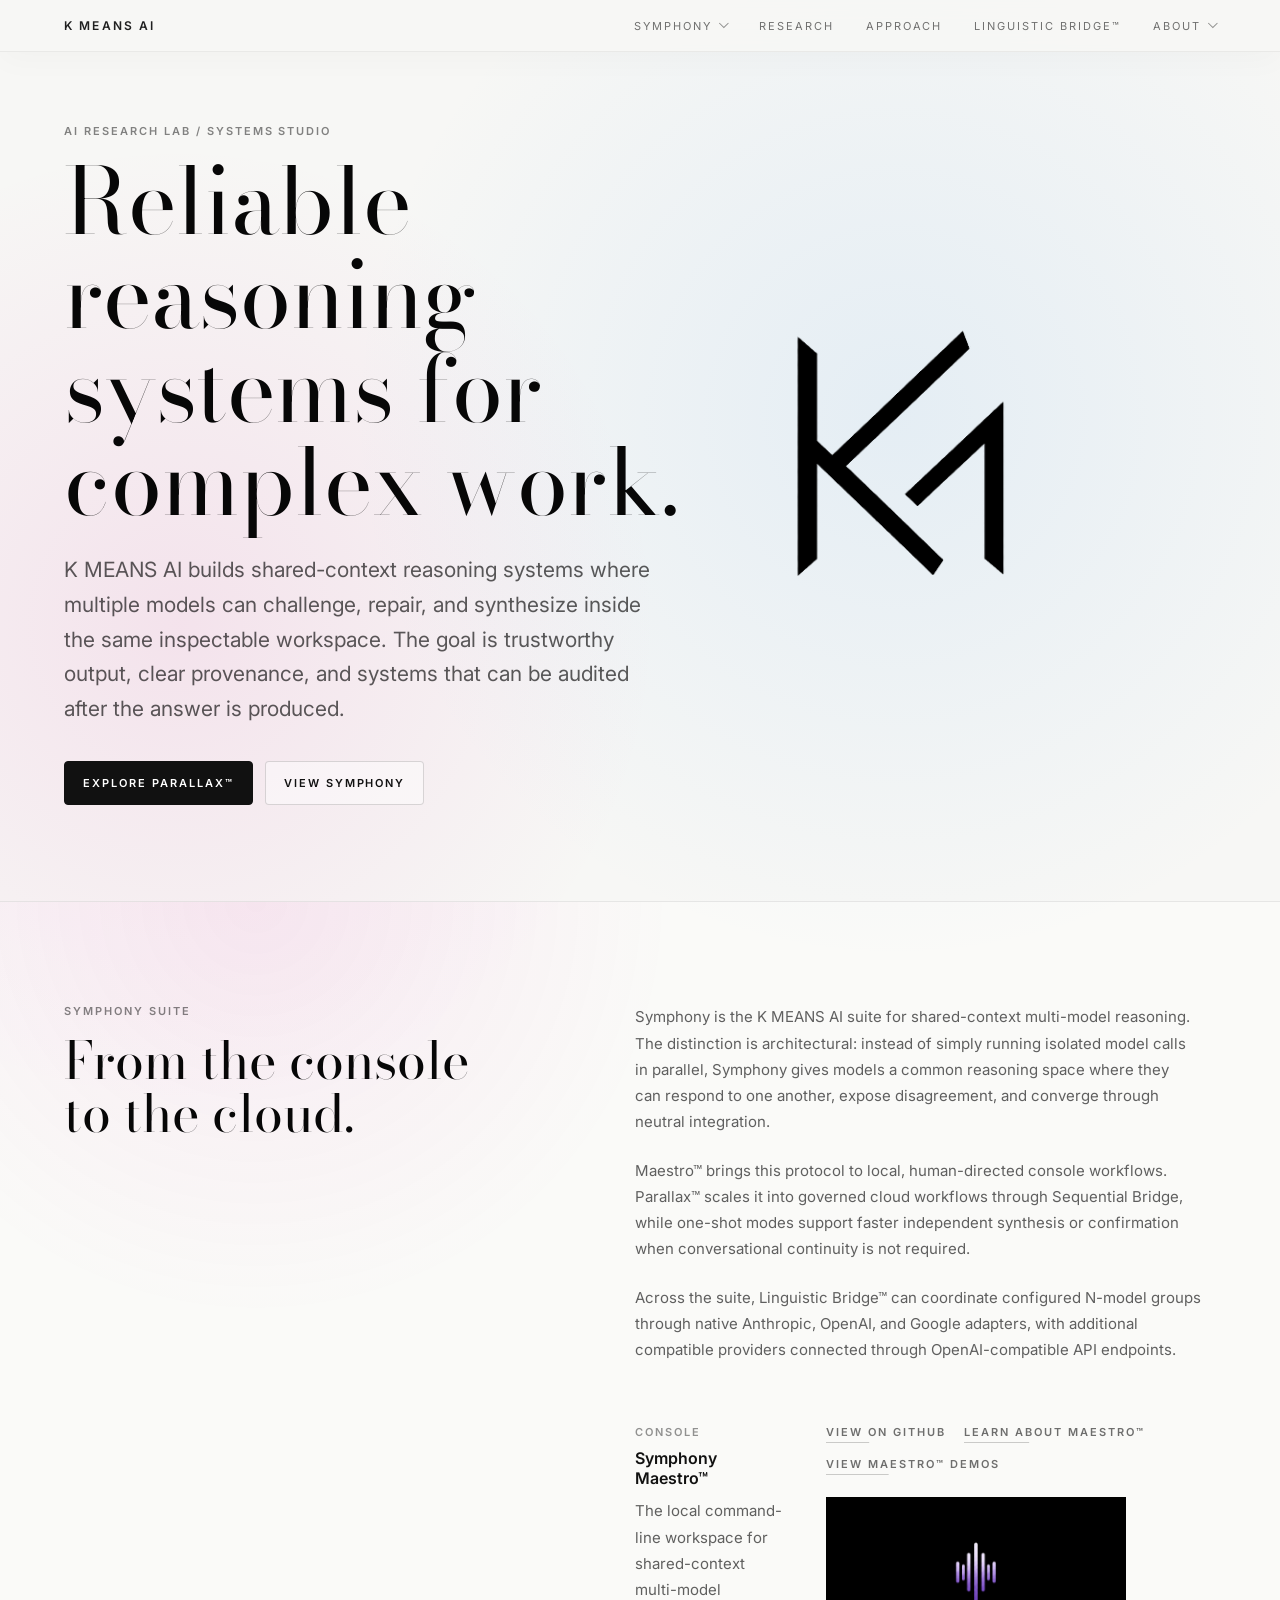
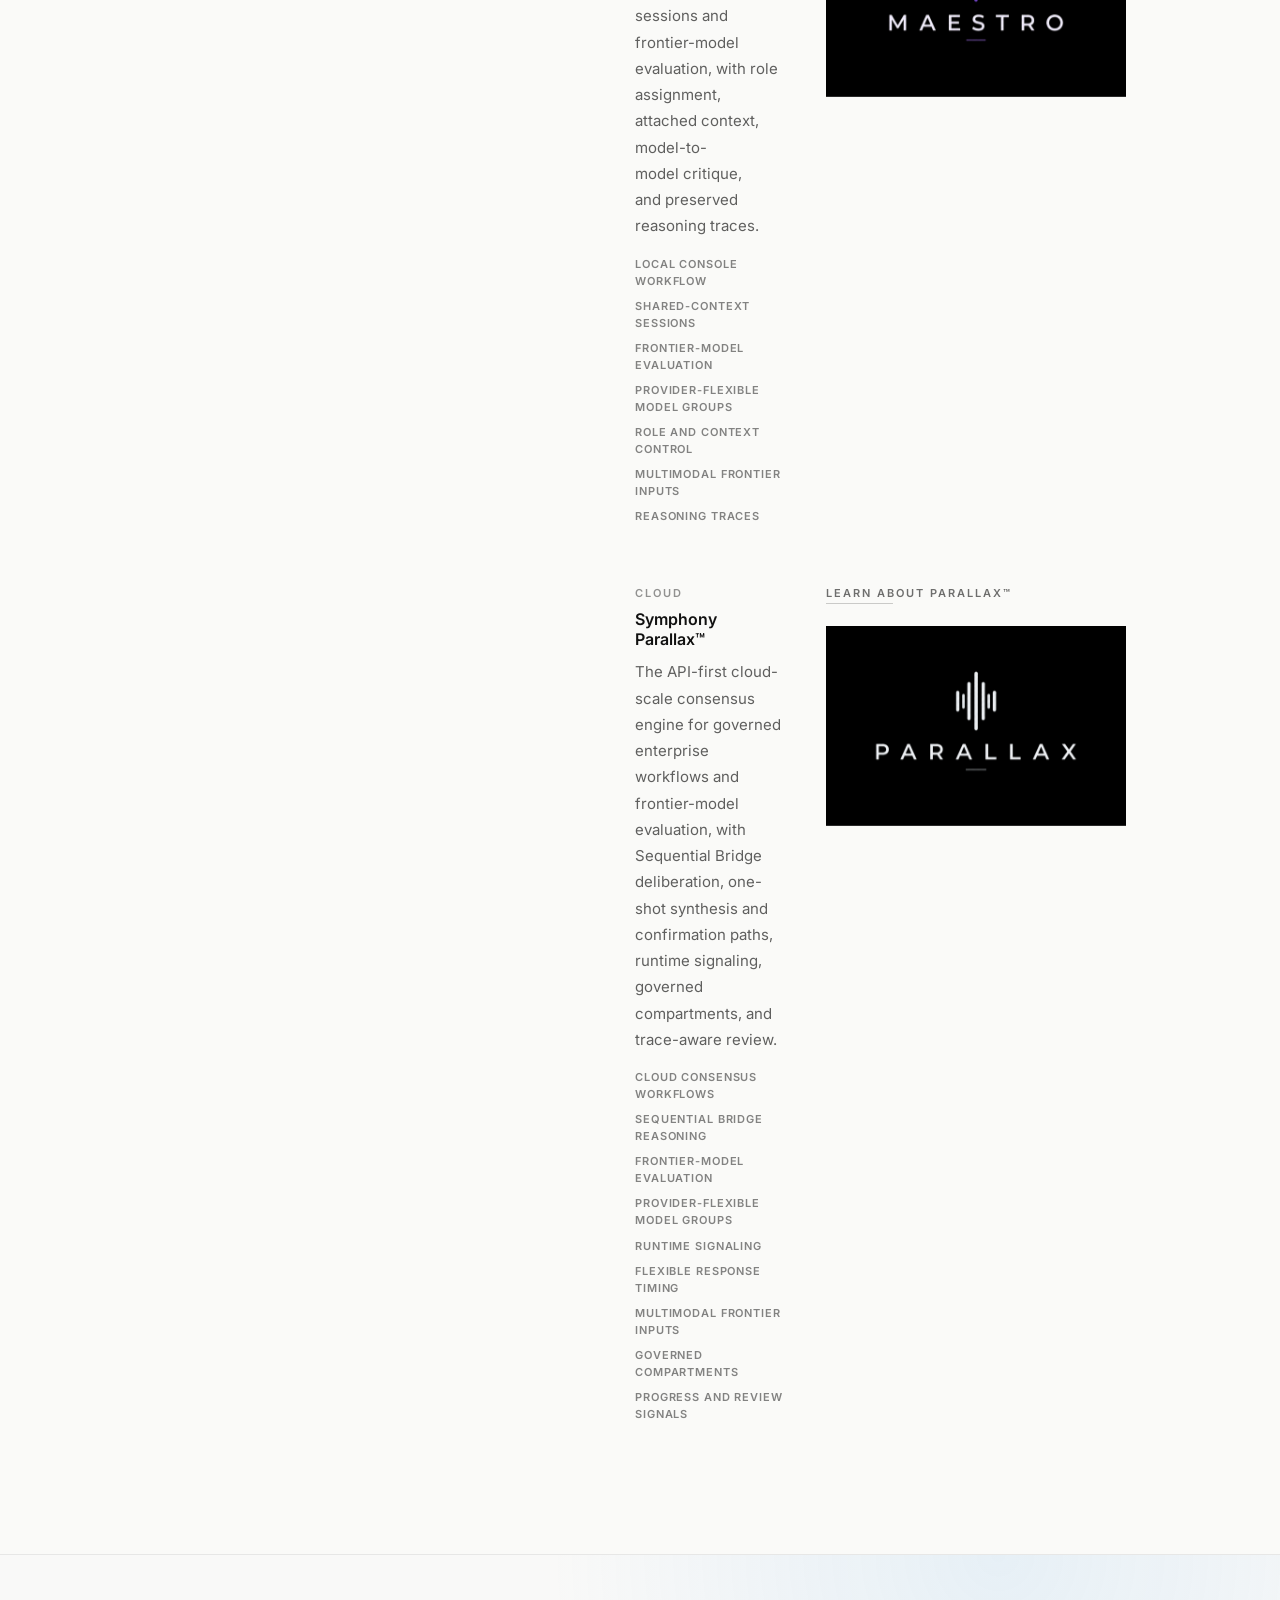
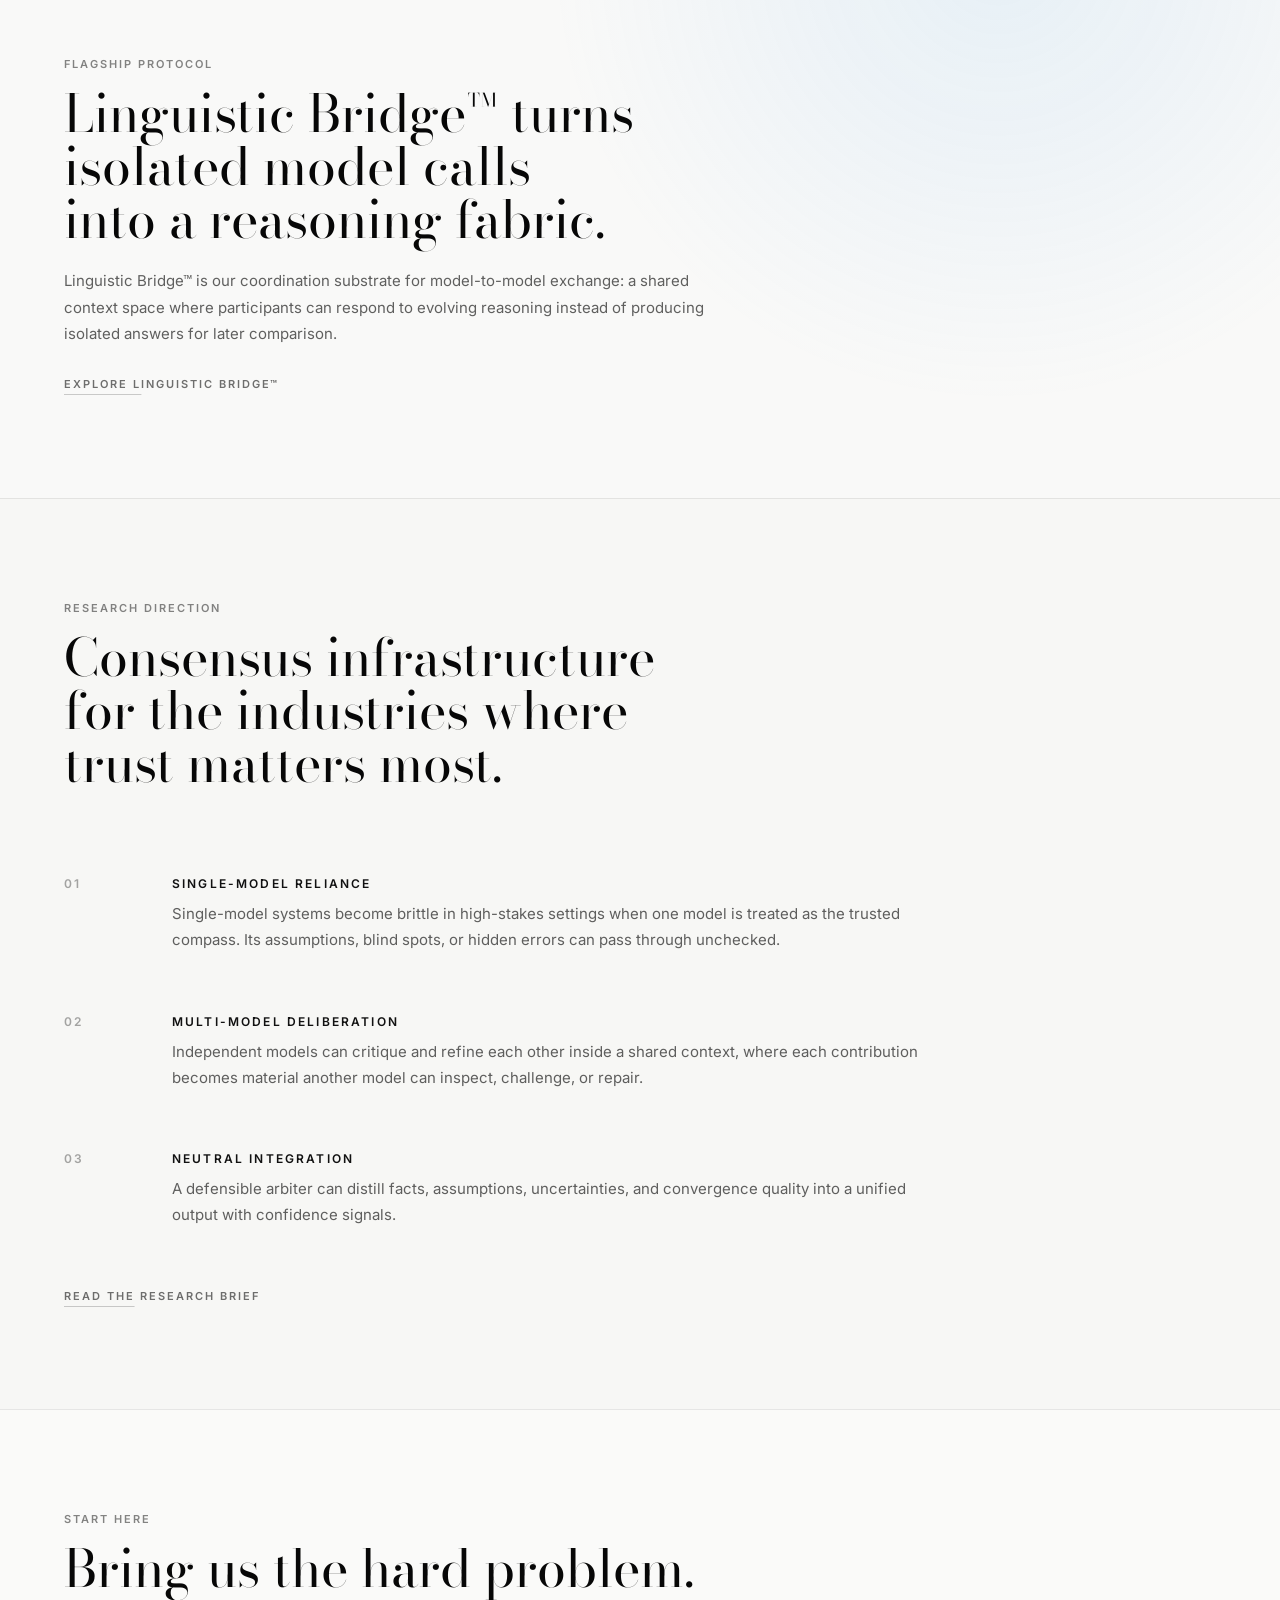
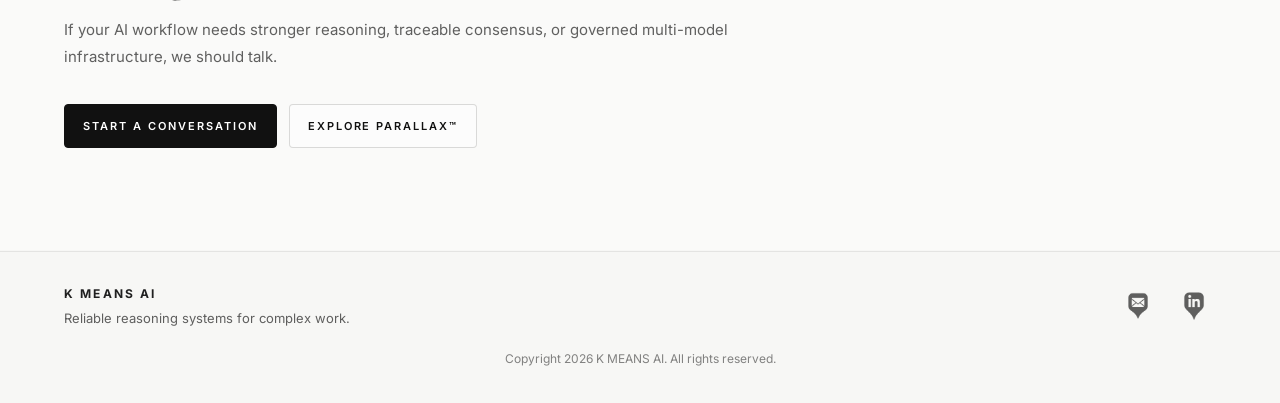
==== commit 0fa95b16: "Polish provider-flexible model positioning" ====
--- a/index.html
+++ b/index.html
@@ -90,6 +90,10 @@
             workflows through Sequential Bridge, while one-shot modes support faster independent synthesis or confirmation
             when conversational continuity is not required.
           </p>
+          <p>
+            Across the suite, Linguistic Bridge™ can coordinate configured N-model groups through native Anthropic, OpenAI,
+            and Google adapters, with additional compatible providers connected through OpenAI-compatible API endpoints.
+          </p>
           <div class="suite-list" aria-label="Symphony products">
             <article class="suite-item suite-item-with-preview">
               <div>
@@ -103,6 +107,7 @@
                   <li>Local console workflow</li>
                   <li>Shared-context sessions</li>
                   <li>Frontier-model evaluation</li>
+                  <li>Provider-flexible model groups</li>
                   <li>Role and context control</li>
                   <li>Multimodal frontier inputs</li>
                   <li>Reasoning traces</li>
@@ -139,6 +144,7 @@
                   <li>Cloud consensus workflows</li>
                   <li>Sequential Bridge reasoning</li>
                   <li>Frontier-model evaluation</li>
+                  <li>Provider-flexible model groups</li>
                   <li>Runtime signaling</li>
                   <li>Flexible response timing</li>
                   <li>Multimodal frontier inputs</li>
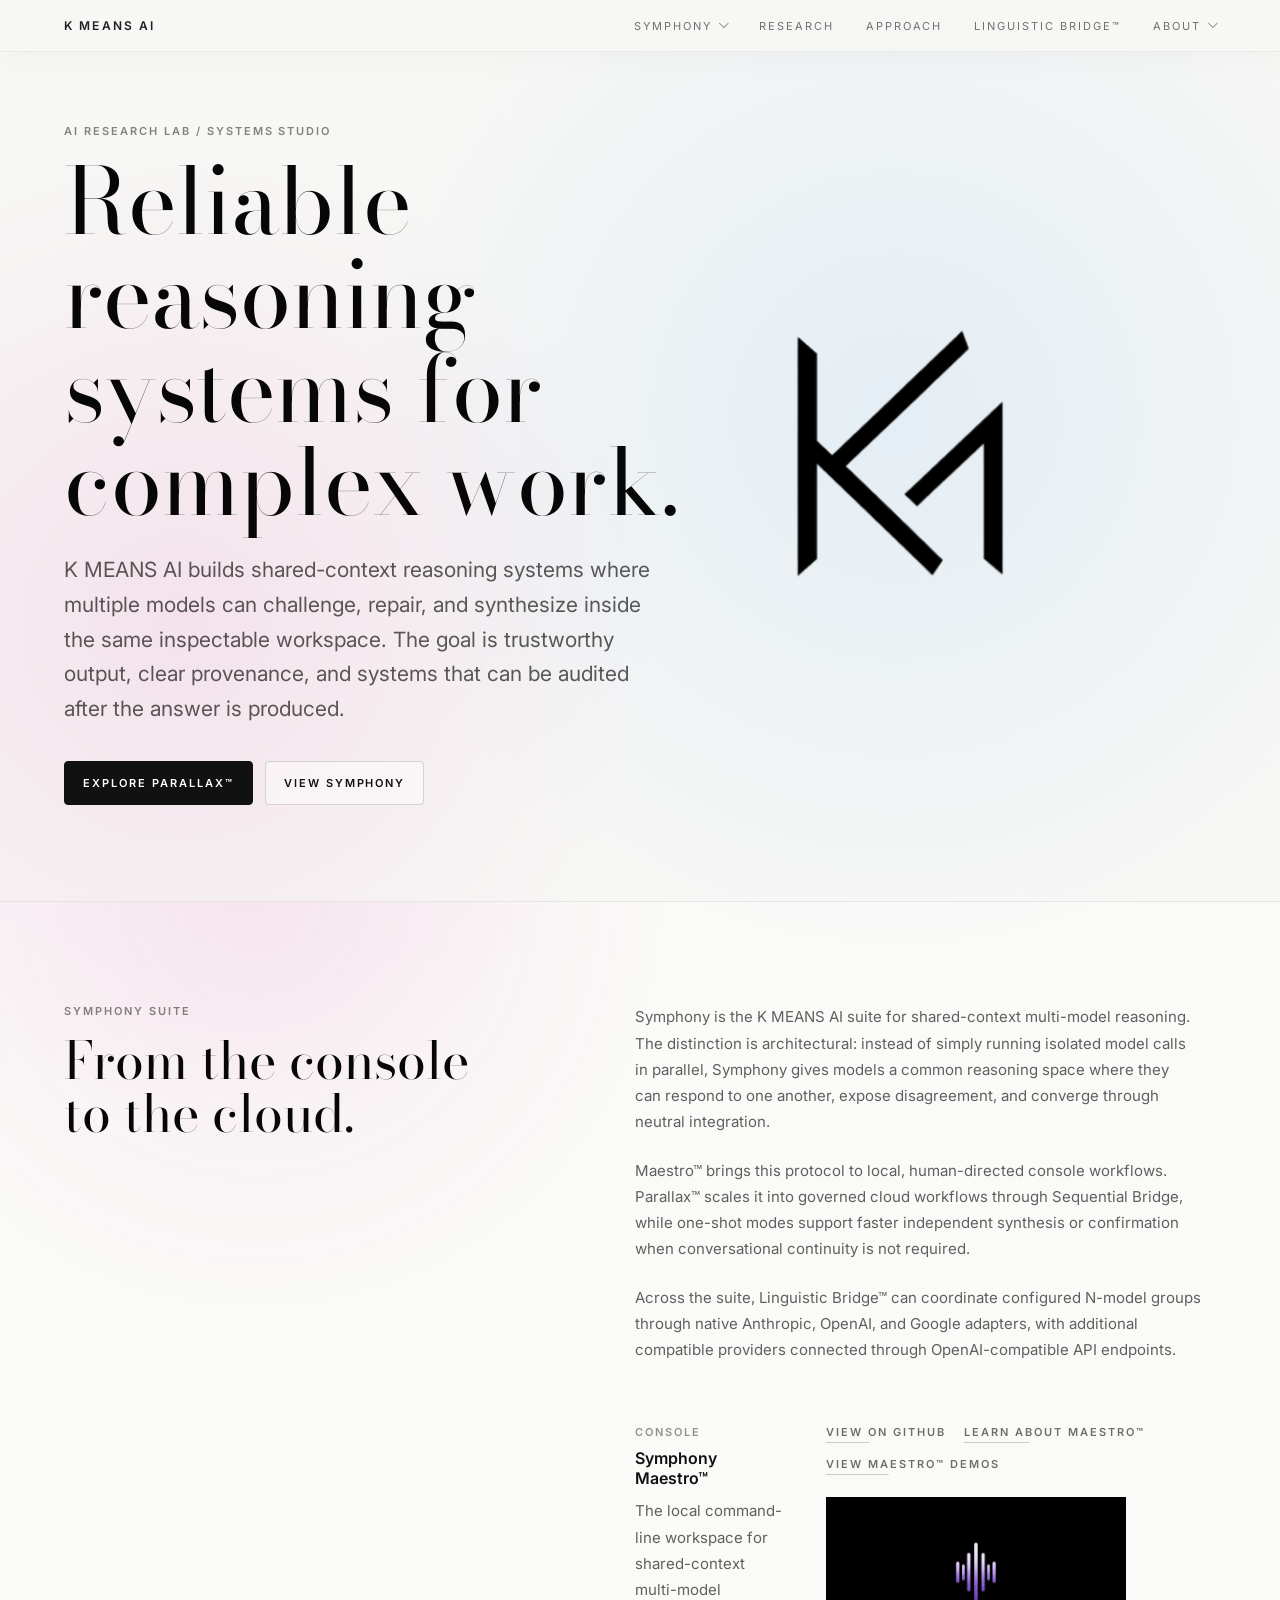
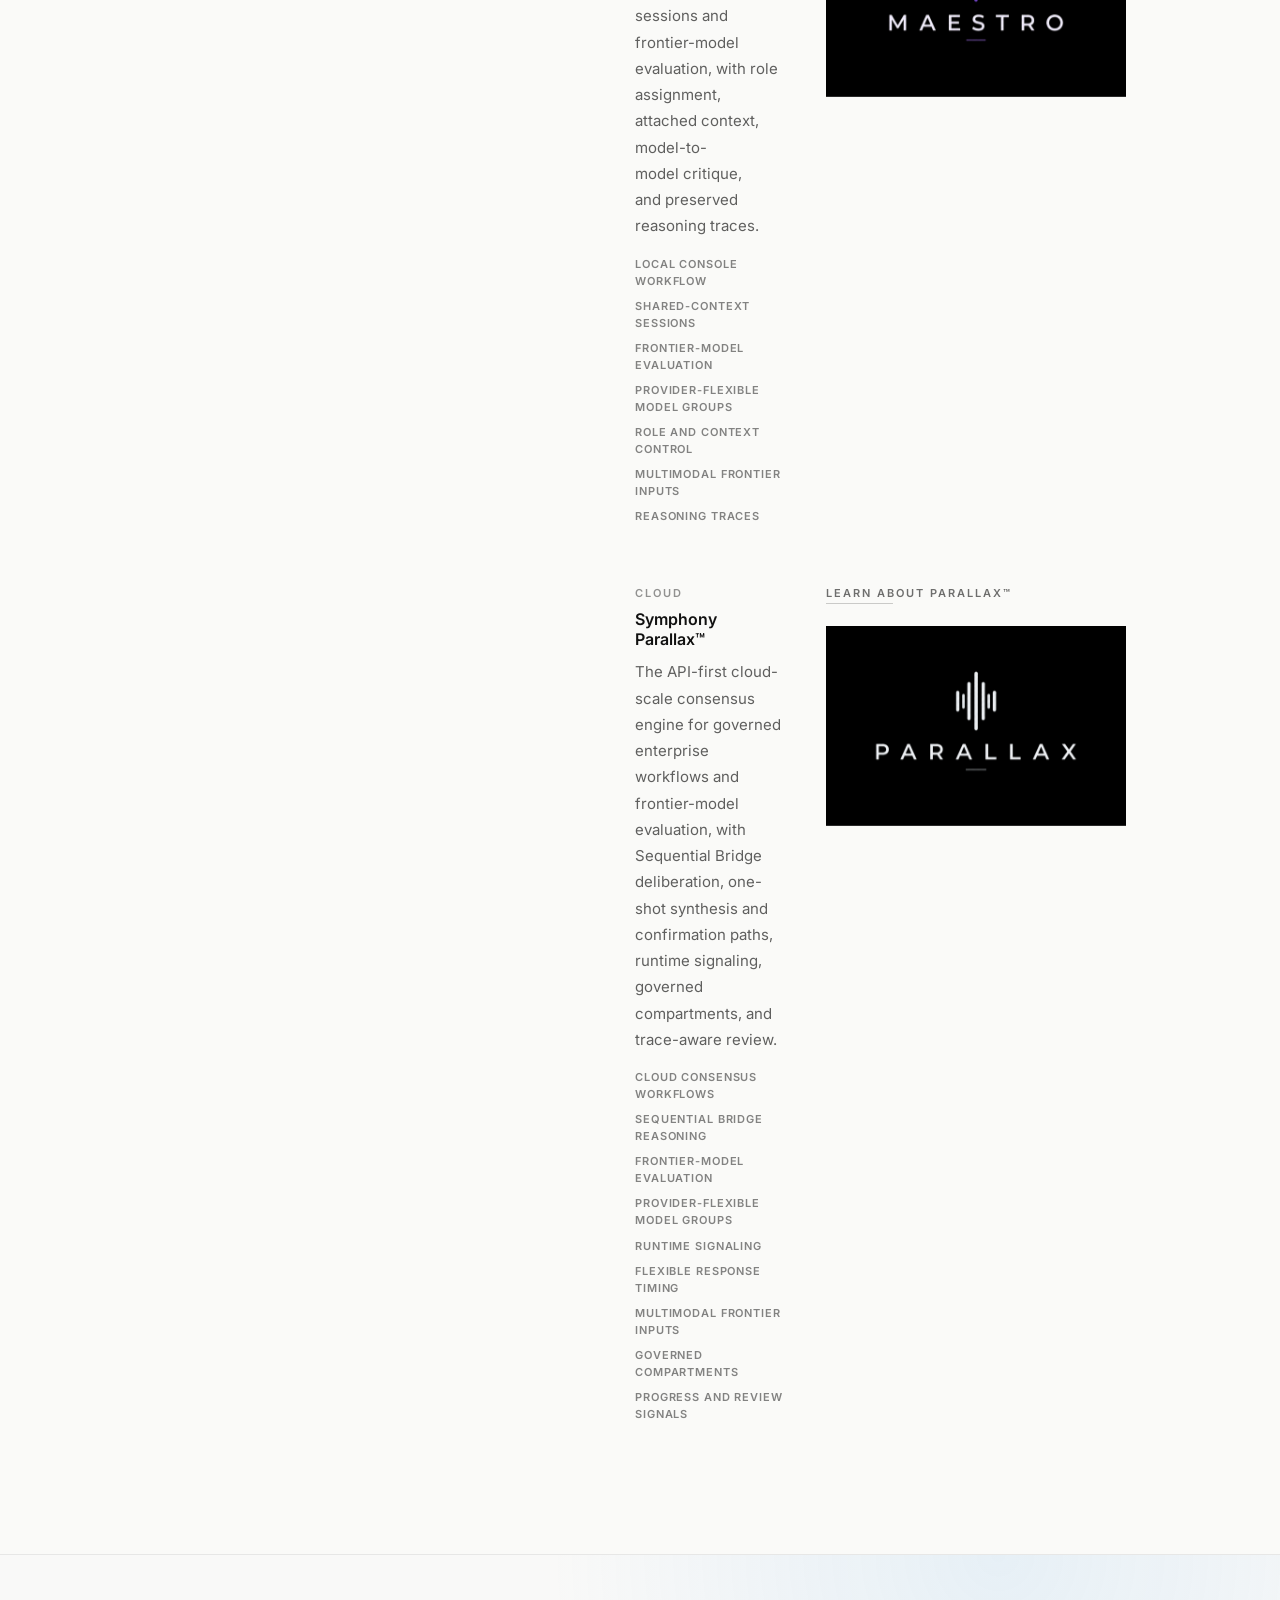
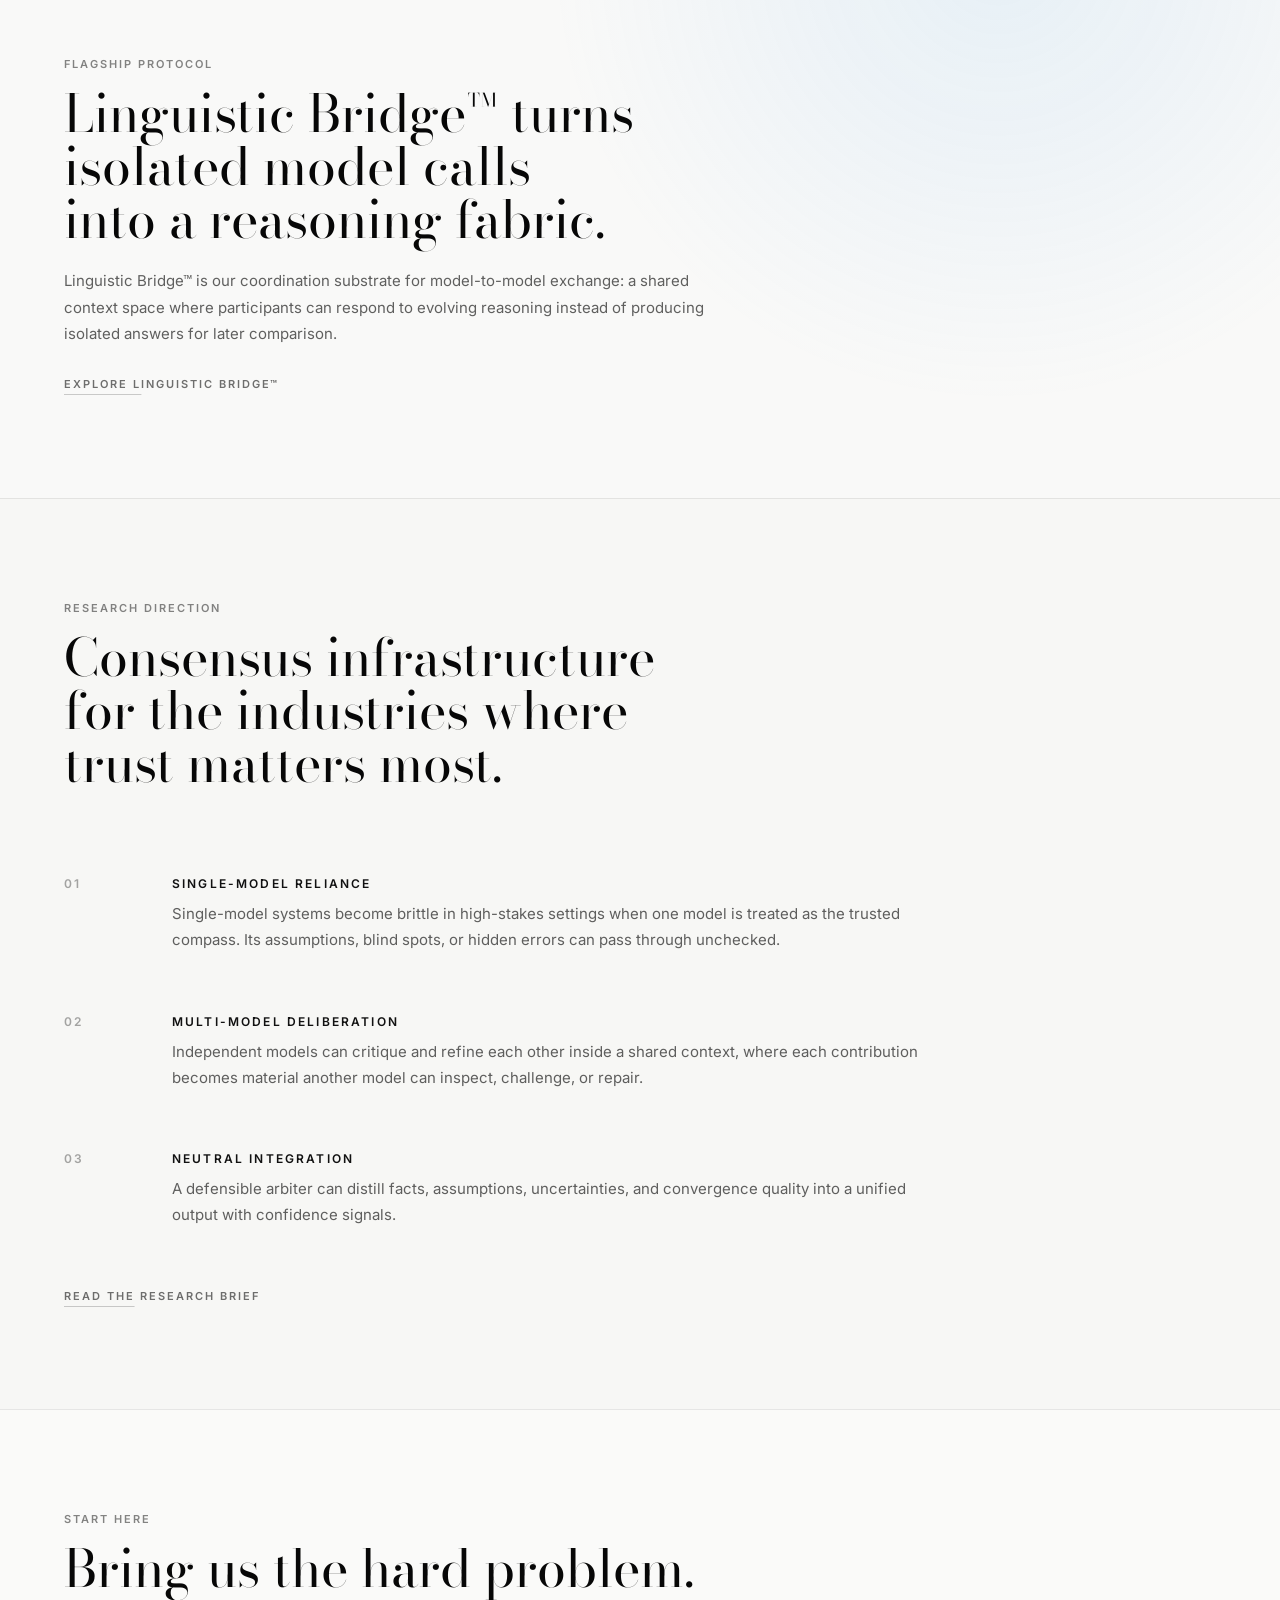
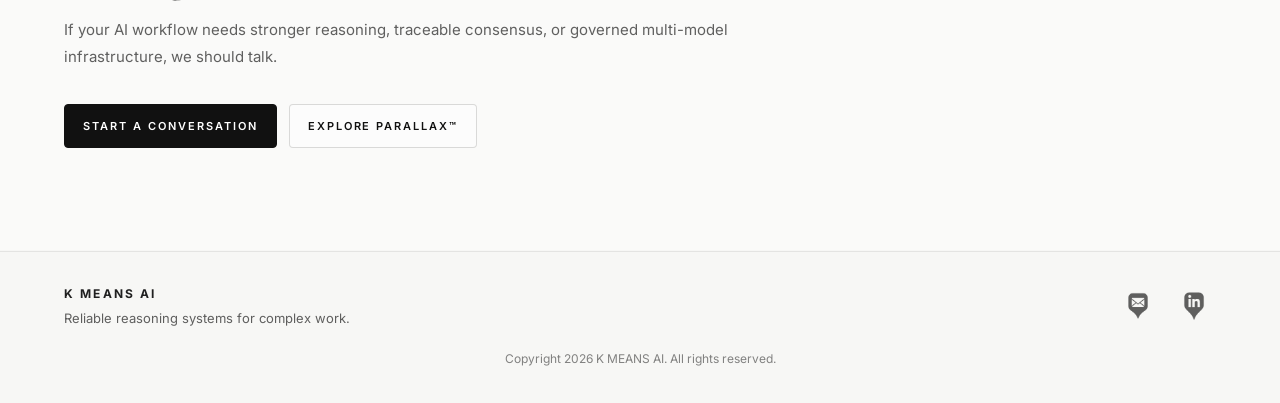
==== commit 6abcf067: "Add Matter-powered homepage soccer easter egg" ====
--- a/index.html
+++ b/index.html
@@ -24,8 +24,9 @@
   <link href="https://fonts.googleapis.com/css2?family=Bodoni+Moda:ital,wght@0,400;0,700;1,400&family=Inter:wght@300;400;500;600&display=swap"
     rel="stylesheet">
   <link rel="stylesheet" href="assets/css/site.css?v=hero-assemble" />
-  <link rel="stylesheet" href="assets/css/home.css?v=footer-icons" />
-  <script defer src="assets/js/site-motion.js?v=hero-assemble"></script>
+  <link rel="stylesheet" href="assets/css/home.css?v=soccer-matter" />
+  <script defer src="assets/js/vendor/matter.min.js?v=0.20.0"></script>
+  <script defer src="assets/js/site-motion.js?v=soccer-matter"></script>
 </head>
 
 <body>
--- a/assets/css/home.css
+++ b/assets/css/home.css
@@ -211,6 +211,8 @@
   place-items: center;
   justify-self: start;
   min-height: auto;
+  perspective: 820px;
+  transform-style: preserve-3d;
   transform: translate(-4%, -4%);
 }
 
@@ -219,6 +221,146 @@
   height: auto;
   display: block;
   pointer-events: none;
+  backface-visibility: hidden;
+  transform: translateZ(0);
+  transform-style: preserve-3d;
+  will-change: transform, filter;
+}
+
+.hero-logo.is-soccer-kicking {
+  animation: hero-logo-soccer-kick 920ms cubic-bezier(0.16, 1, 0.3, 1);
+  transform-origin: 42% 56%;
+}
+
+.world-cup-flourish {
+  position: fixed;
+  inset: 0;
+  z-index: 140;
+  overflow: hidden;
+  pointer-events: none;
+  contain: layout paint;
+}
+
+.world-cup-ball-stage {
+  position: absolute;
+  top: 0;
+  left: 0;
+  width: var(--soccer-size, 72px);
+  height: var(--soccer-size, 72px);
+  opacity: 0;
+  transform-origin: 50% 50%;
+  will-change: opacity, transform;
+}
+
+.world-cup-ball {
+  position: relative;
+  z-index: 2;
+  display: block;
+  width: 100%;
+  height: 100%;
+  filter:
+    drop-shadow(0 16px 15px rgba(0, 0, 0, 0.18))
+    drop-shadow(0 2px 2px rgba(0, 0, 0, 0.18));
+  transform-origin: 50% 88%;
+  will-change: transform;
+}
+
+.world-cup-ball-texture {
+  position: absolute;
+  inset: 0;
+  z-index: 1;
+  transform-origin: 50% 50%;
+  will-change: transform;
+}
+
+.world-cup-ball-texture img {
+  display: block;
+  width: 100%;
+  height: 100%;
+  object-fit: contain;
+  object-position: center center;
+  filter: contrast(1.08) saturate(0.96) brightness(1.02);
+}
+
+.world-cup-shadow {
+  position: absolute;
+  right: 13%;
+  bottom: -13%;
+  left: 13%;
+  z-index: 1;
+  height: 18%;
+  border-radius: 999px;
+  background: radial-gradient(ellipse at center, rgba(0, 0, 0, 0.24), rgba(0, 0, 0, 0) 72%);
+  opacity: 0;
+  transform-origin: 50% 50%;
+  will-change: opacity, transform;
+}
+
+.world-cup-impact-ring {
+  position: absolute;
+  width: 36px;
+  height: 36px;
+  border: 1px solid rgba(0, 0, 0, 0.42);
+  border-radius: 50%;
+  opacity: 0;
+  transform: translate(-50%, -50%) scale(0.2);
+  transform-origin: 50% 50%;
+}
+
+.world-cup-impact-ring::before,
+.world-cup-impact-ring::after {
+  position: absolute;
+  inset: 7px;
+  border: 1px solid rgba(0, 0, 0, 0.22);
+  border-radius: inherit;
+  content: "";
+}
+
+.world-cup-impact-ring::after {
+  inset: 14px;
+}
+
+.world-cup-impact-ring.is-visible {
+  animation: world-cup-impact-ring 620ms ease-out forwards;
+}
+
+@keyframes world-cup-impact-ring {
+  0% {
+    opacity: 0.64;
+    transform: translate(-50%, -50%) scale(0.22);
+  }
+
+  100% {
+    opacity: 0;
+    transform: translate(-50%, -50%) scale(2.6);
+  }
+}
+
+@keyframes hero-logo-soccer-kick {
+  0% {
+    filter: drop-shadow(0 0 0 rgba(0, 0, 0, 0));
+    transform: translate3d(0, 0, 0) rotateX(0deg) rotateY(0deg) rotateZ(0deg) scale(1);
+  }
+
+  26% {
+    filter: drop-shadow(-8px 12px 10px rgba(0, 0, 0, 0.08));
+    transform: translate3d(-4px, -2px, -28px) rotateX(11deg) rotateY(-18deg) rotateZ(-1.2deg) scale(0.974);
+  }
+
+  43% {
+    filter: drop-shadow(10px 14px 12px rgba(0, 0, 0, 0.12));
+    transform: translate3d(-12px, 15px, 34px) rotateX(-7deg) rotateY(13deg) rotateZ(4.6deg) scale(1.034);
+  }
+
+  67% {
+    filter: drop-shadow(2px 6px 7px rgba(0, 0, 0, 0.06));
+    transform: translate3d(3px, -1px, 8px) rotateX(2deg) rotateY(-3deg) rotateZ(-0.6deg) scale(1.006);
+  }
+
+  100% {
+    filter: drop-shadow(0 0 0 rgba(0, 0, 0, 0));
+    transform: translate3d(0, 0, 0) rotateX(0deg) rotateY(0deg) rotateZ(0deg) scale(1);
+  }
 }
 
 .section {
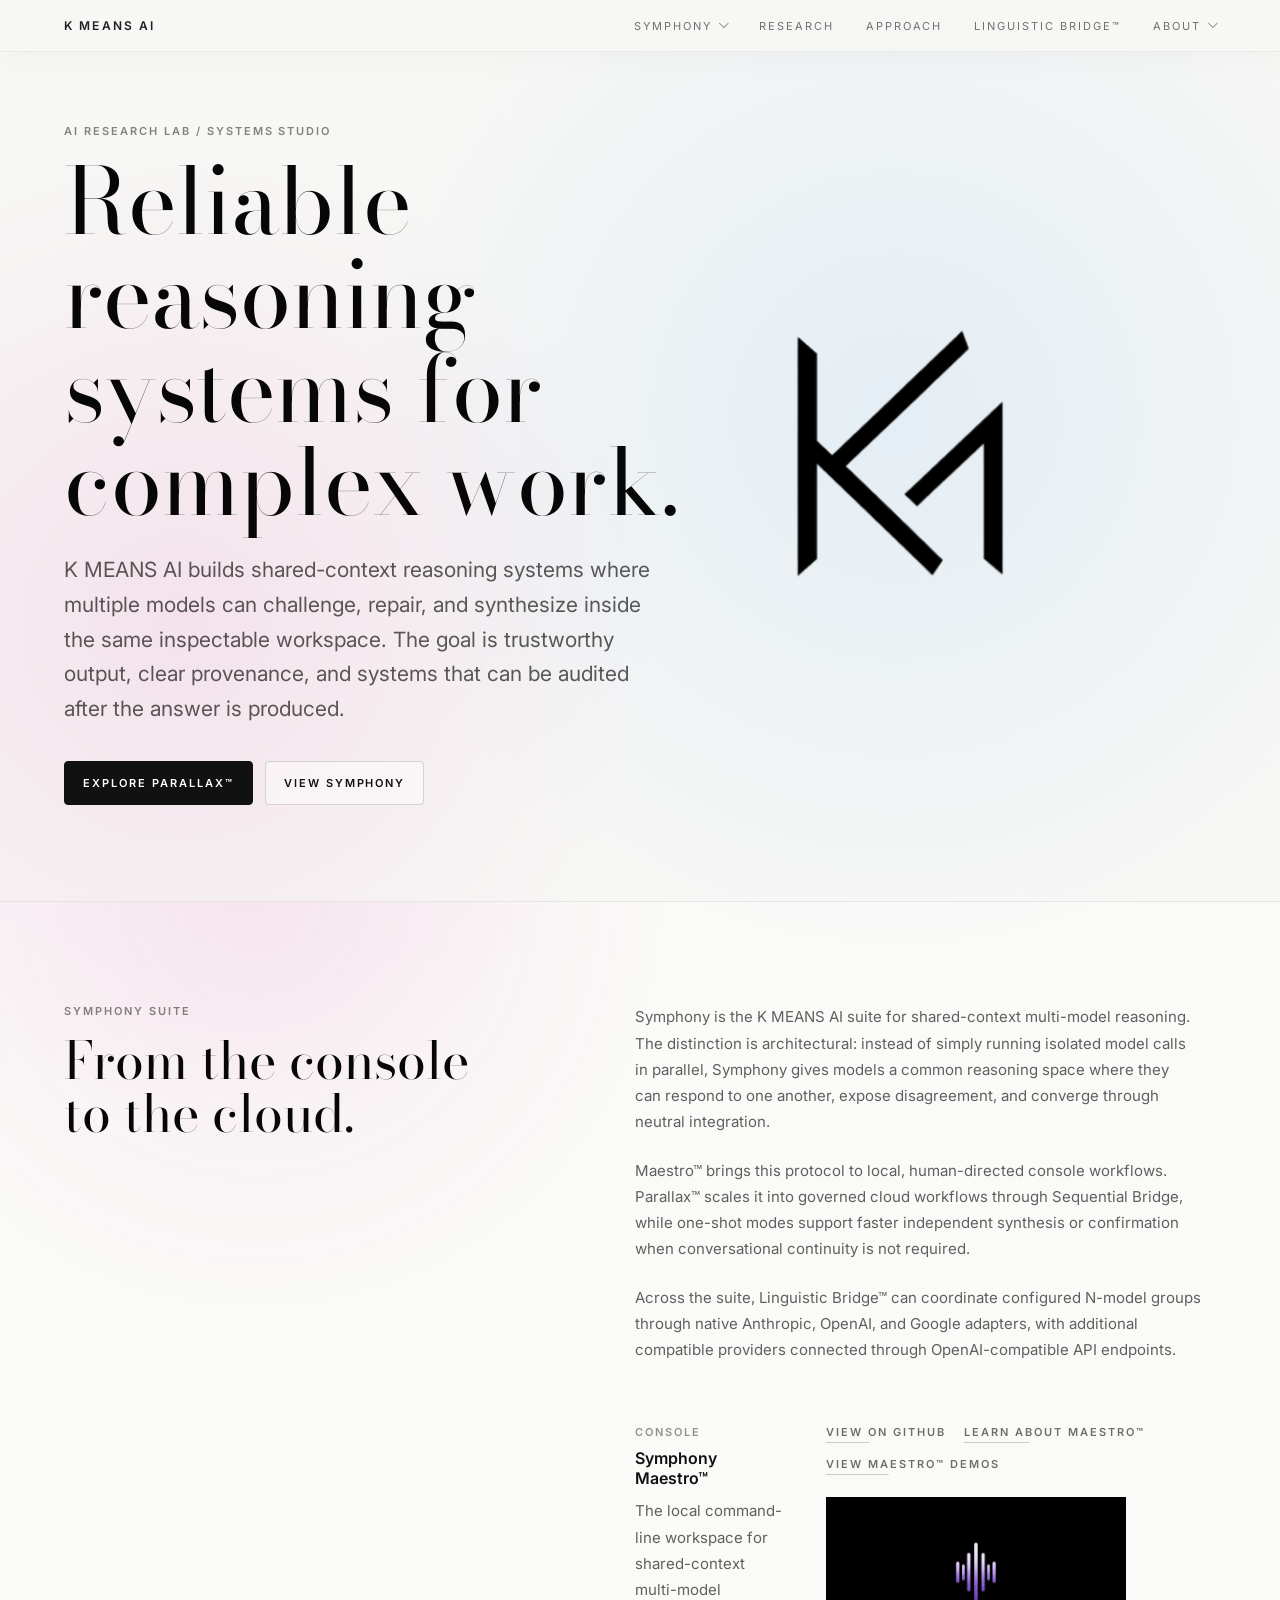
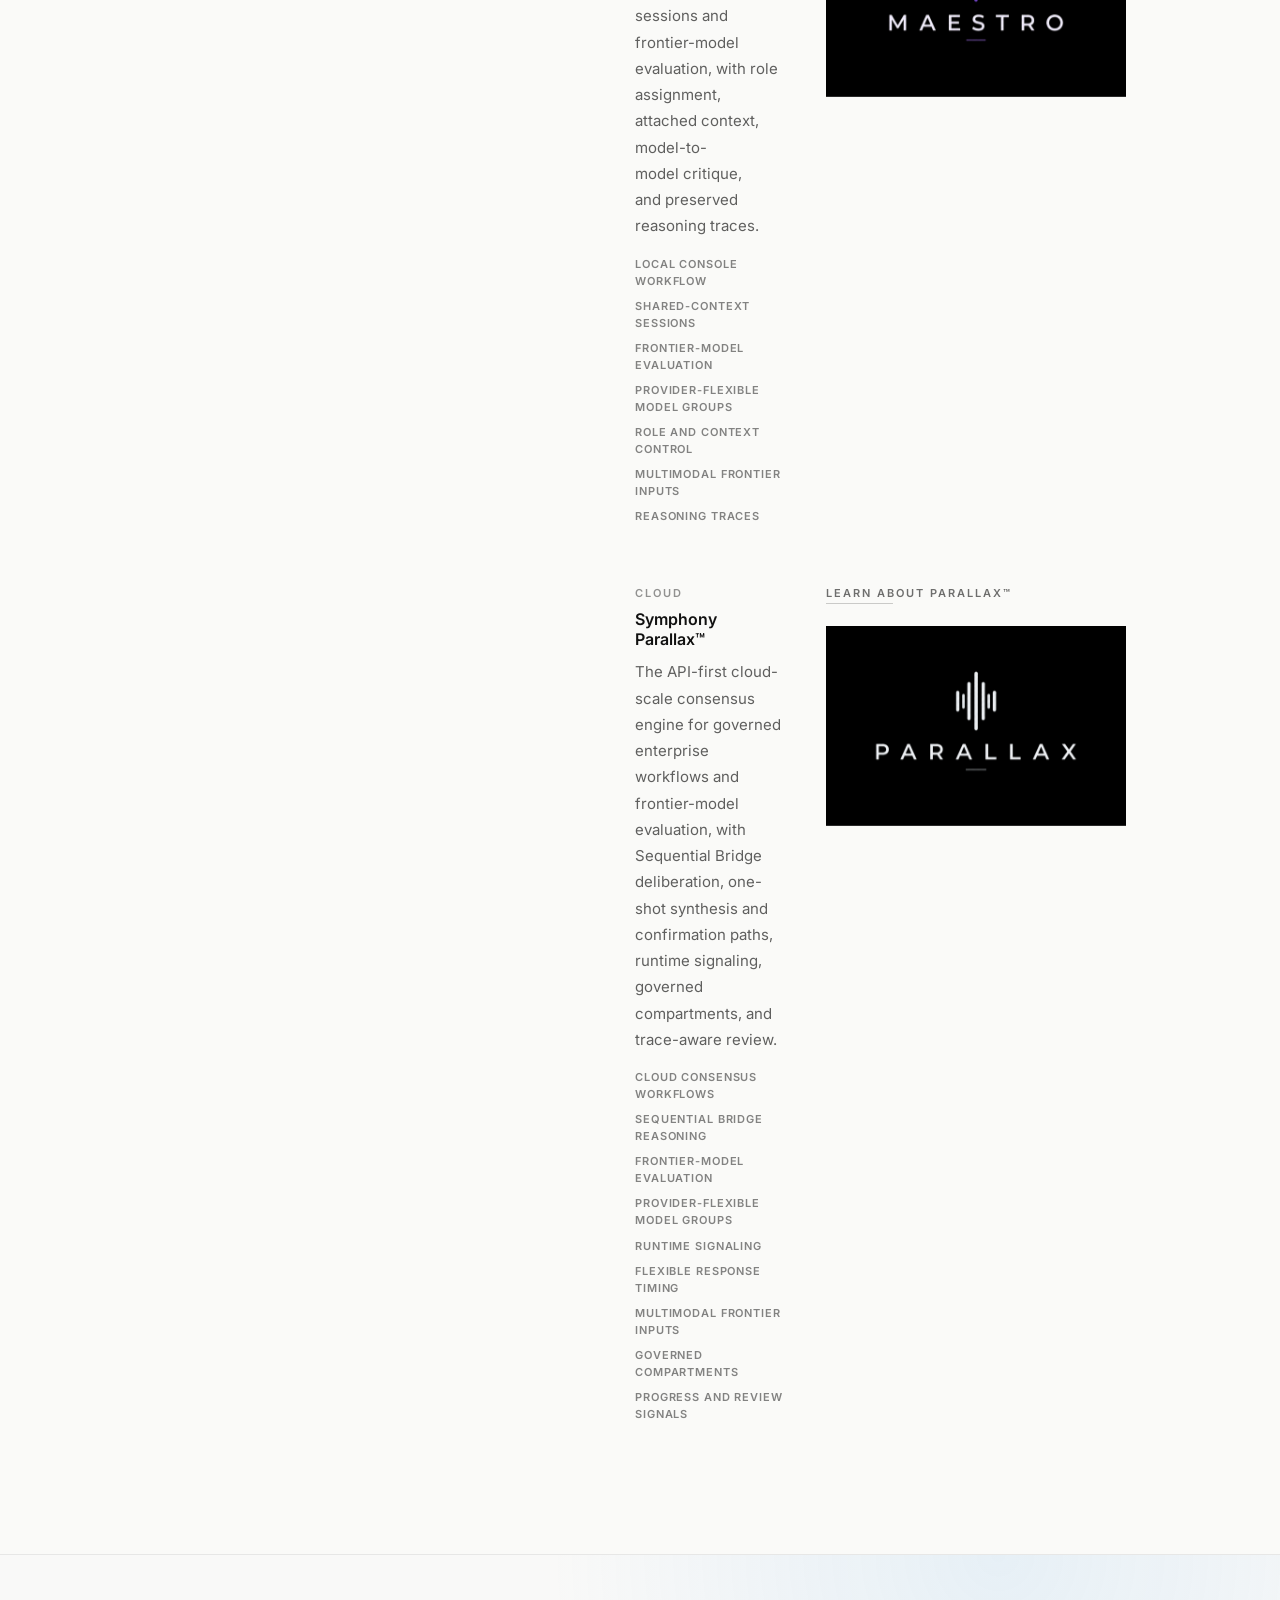
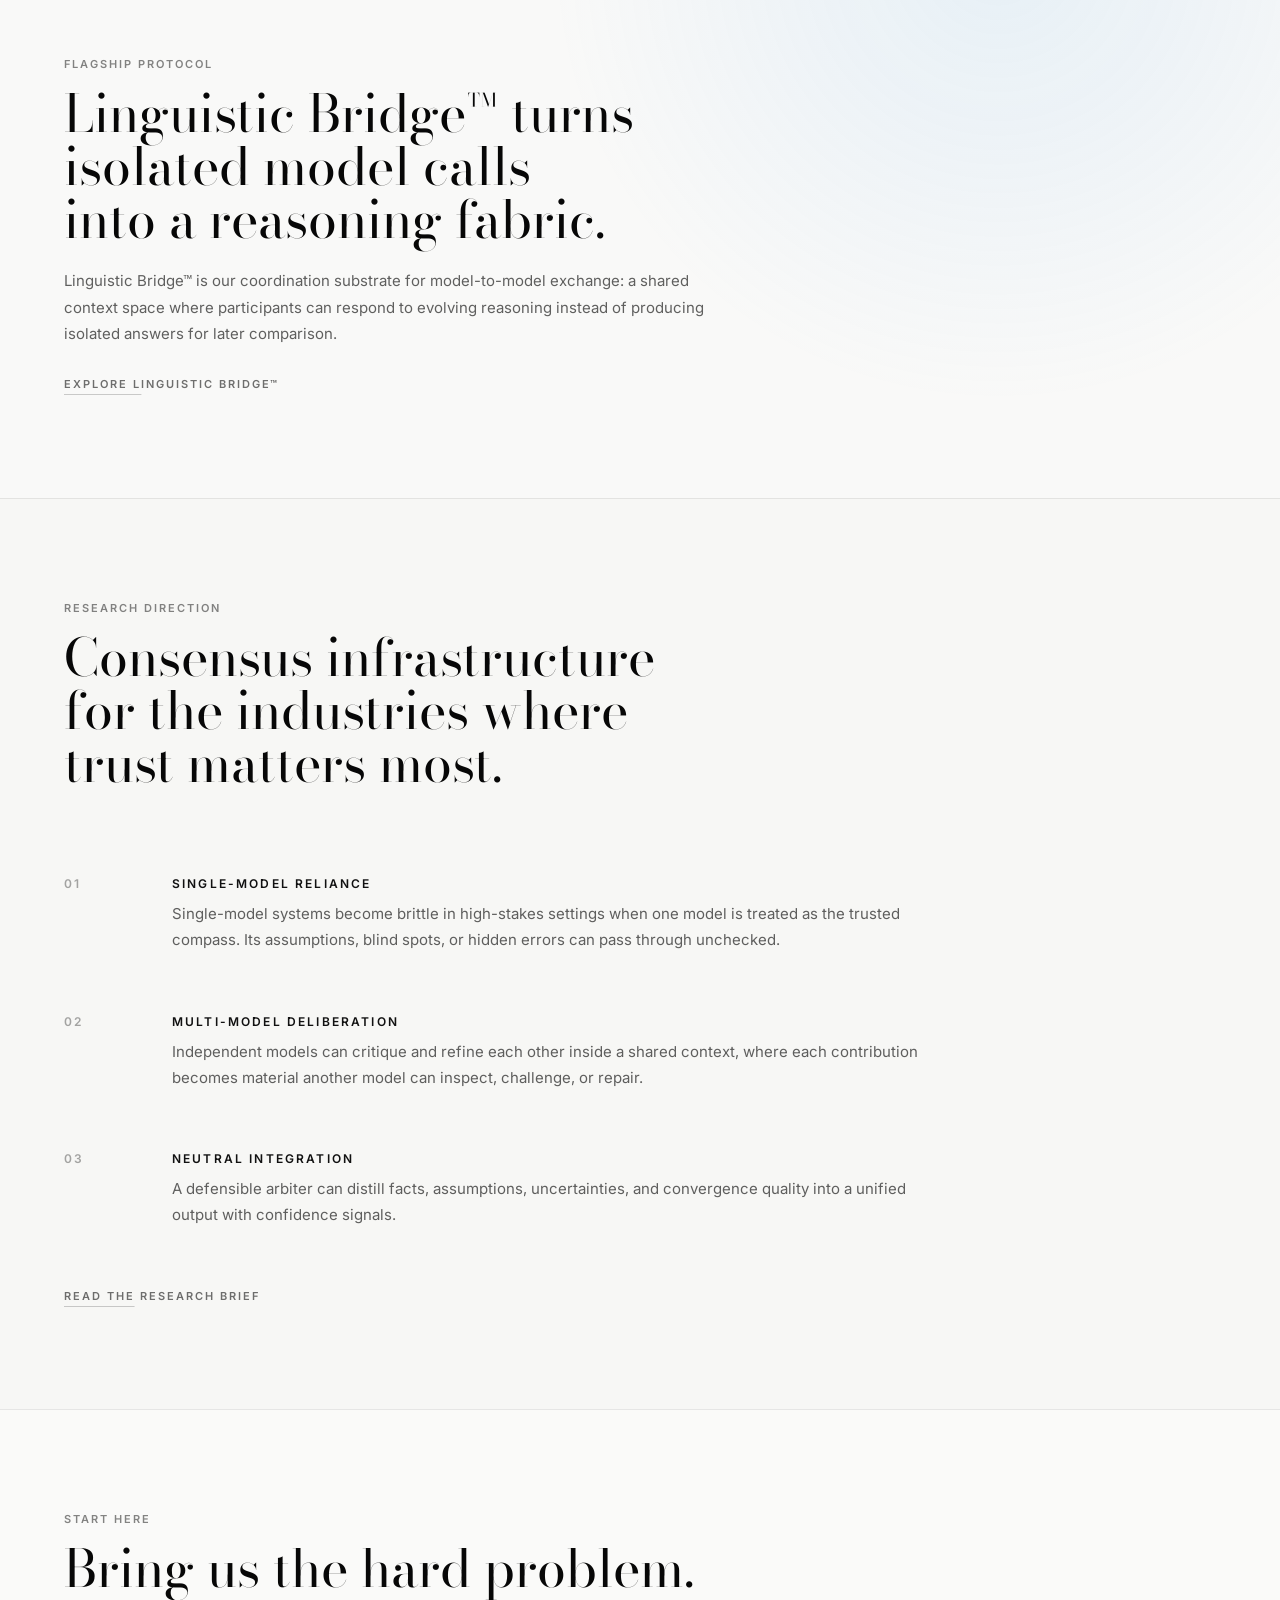
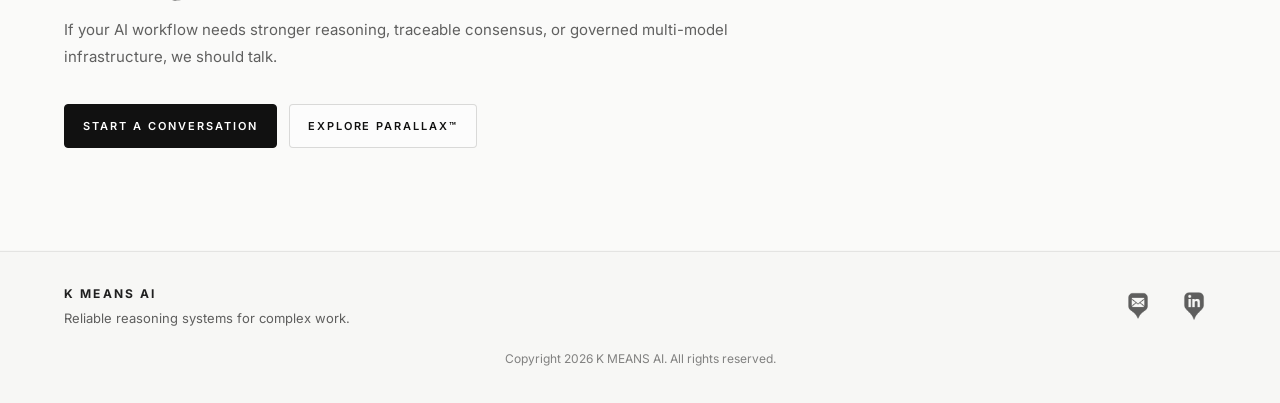
==== commit a5f29c51: "Polish site quality and performance" ====
--- a/index.html
+++ b/index.html
@@ -3,15 +3,23 @@
 
 <head>
   <meta charset="UTF-8" />
-  <meta name="referrer" content="origin" />
+  <meta name="viewport" content="width=device-width, initial-scale=1.0" />
+  <meta name="referrer" content="strict-origin-when-cross-origin" />
   <title>K MEANS AI | Consensus Infrastructure for AI Systems</title>
-  <meta name="viewport" content="width=device-width, initial-scale=1.0" />
-  <link rel="icon" type="image/png" href="/assets/images/kmeans-mark.png" />
-  <link rel="apple-touch-icon" href="/assets/images/kmeans-mark.png" />
   <meta
     name="description"
     content="K MEANS AI is an AI research and development lab building shared-context multi-model reasoning systems, consensus infrastructure, and verifiable AI workflows."
   />
+  <meta name="theme-color" content="#f7f7f5" />
+  <link rel="canonical" href="https://kmeans.ai/" />
+  <link rel="icon" type="image/png" href="/assets/images/kmeans-mark.png" />
+  <link rel="apple-touch-icon" href="/assets/images/kmeans-mark.png" />
+  <meta property="og:type" content="website" />
+  <meta property="og:site_name" content="K MEANS AI" />
+  <meta property="og:title" content="K MEANS AI | Consensus Infrastructure for AI Systems" />
+  <meta property="og:description" content="Shared-context multi-model reasoning systems, consensus infrastructure, and verifiable AI workflows." />
+  <meta property="og:url" content="https://kmeans.ai/" />
+  <meta name="twitter:card" content="summary" />
   <script async src="https://www.googletagmanager.com/gtag/js?id=G-HVW5RY02RQ"></script>
   <script>
     window.dataLayer = window.dataLayer || [];
@@ -21,23 +29,24 @@
   </script>
   <link rel="preconnect" href="https://fonts.googleapis.com" />
   <link rel="preconnect" href="https://fonts.gstatic.com" crossorigin />
-  <link href="https://fonts.googleapis.com/css2?family=Bodoni+Moda:ital,wght@0,400;0,700;1,400&family=Inter:wght@300;400;500;600&display=swap"
+  <link href="https://fonts.googleapis.com/css2?family=Bodoni+Moda:wght@400&amp;family=Inter:wght@400;500;600&amp;display=swap"
     rel="stylesheet">
-  <link rel="stylesheet" href="assets/css/site.css?v=hero-assemble" />
-  <link rel="stylesheet" href="assets/css/home.css?v=soccer-matter" />
+  <link rel="stylesheet" href="assets/css/site.css?v=site-polish" />
+  <link rel="stylesheet" href="assets/css/home.css?v=site-polish" />
   <script defer src="assets/js/vendor/matter.min.js?v=0.20.0"></script>
-  <script defer src="assets/js/site-motion.js?v=soccer-matter"></script>
+  <script defer src="assets/js/site-motion.js?v=site-polish"></script>
 </head>
 
 <body>
+  <a class="skip-link" href="#main-content">Skip to content</a>
   <header class="site-header">
     <a class="brand-mark" href="index.html">K MEANS AI</a>
     <nav class="site-nav" aria-label="Primary navigation">
       <div class="nav-dropdown" data-menu="symphony">
         <a class="nav-dropdown-link" href="#symphony"><span>Symphony</span></a>
-        <div class="nav-menu" role="menu" aria-label="Symphony products">
-          <a href="maestro.html" role="menuitem">Maestro™ Console</a>
-          <a href="parallax.html" role="menuitem">Parallax™ Cloud + Studio</a>
+        <div class="nav-menu">
+          <a href="maestro.html">Maestro™ Console</a>
+          <a href="parallax.html">Parallax™ Cloud + Studio</a>
         </div>
       </div>
       <a href="research.html">Research</a>
@@ -45,15 +54,15 @@
       <a href="linguistic-bridge.html">Linguistic Bridge™</a>
       <div class="nav-dropdown" data-menu="about">
         <a class="nav-dropdown-link" href="about.html"><span>About</span></a>
-        <div class="nav-menu" role="menu" aria-label="Contact options">
-          <a href="mailto:labs@kmeans.ai" role="menuitem">E-mail</a>
-          <a href="https://www.linkedin.com/company/kmeansai" target="_blank" rel="noopener noreferrer" role="menuitem">LinkedIn</a>
+        <div class="nav-menu">
+          <a href="mailto:labs@kmeans.ai">E-mail</a>
+          <a href="https://www.linkedin.com/company/kmeansai" target="_blank" rel="noopener noreferrer">LinkedIn</a>
         </div>
       </div>
     </nav>
   </header>
 
-  <main>
+  <main id="main-content" tabindex="-1">
     <section class="hero" aria-labelledby="hero-title">
       <div class="hero-copy">
         <p class="eyebrow">AI Research Lab / Systems Studio</p>
@@ -70,7 +79,7 @@
       </div>
 
       <div class="hero-visual" aria-hidden="true">
-        <img class="hero-logo" src="assets/images/kmeans-mark.png" alt="" />
+        <img class="hero-logo" src="assets/images/kmeans-mark.png" width="481" height="560" alt="" decoding="async" fetchpriority="high" />
       </div>
     </section>
 
@@ -126,7 +135,11 @@
                 <a class="suite-preview" href="maestro.html" aria-label="View Symphony Maestro™ recorded examples">
                   <img
                     src="assets/images/maestro-light-preview.png"
+                    width="640"
+                    height="426"
                     alt="Symphony Maestro™ terminal workspace showing multi-model reasoning output"
+                    loading="lazy"
+                    decoding="async"
                   />
                 </a>
               </div>
@@ -158,7 +171,11 @@
                 <a class="suite-preview" href="parallax.html" aria-label="Learn about Parallax™">
                   <img
                     src="assets/images/parallax-preview.png"
+                    width="640"
+                    height="426"
                     alt="Parallax™ product mark on a dark field"
+                    loading="lazy"
+                    decoding="async"
                   />
                 </a>
               </div>
@@ -234,11 +251,11 @@
     </div>
     <div class="footer-links">
       <a class="footer-image-link" href="mailto:labs@kmeans.ai" aria-label="E-mail K MEANS AI">
-        <img src="assets/images/km-emailus.png" alt="" loading="lazy" />
+        <img src="assets/images/km-emailus.png" width="256" height="384" alt="" loading="lazy" decoding="async" />
         <span class="visually-hidden">E-mail</span>
       </a>
       <a class="footer-image-link" href="https://www.linkedin.com/company/kmeansai" target="_blank" rel="noopener noreferrer" aria-label="K MEANS AI on LinkedIn">
-        <img src="assets/images/km-linkedin.png" alt="" loading="lazy" />
+        <img src="assets/images/km-linkedin.png" width="256" height="384" alt="" loading="lazy" decoding="async" />
         <span class="visually-hidden">LinkedIn</span>
       </a>
     </div>
--- a/assets/css/site.css
+++ b/assets/css/site.css
@@ -7,13 +7,7 @@
 :root {
   --font-sans: Inter, -apple-system, BlinkMacSystemFont, "Segoe UI", system-ui, sans-serif;
   --font-serif: "Bodoni Moda", Georgia, serif;
-  --font-mono: "Courier New", Courier, monospace;
-  --ink: #070707;
-  --muted-ink: rgba(0, 0, 0, 0.62);
-  --line-soft: rgba(0, 0, 0, 0.08);
-  --line-medium: rgba(0, 0, 0, 0.14);
-  --surface: #f7f7f5;
-  --focus-ring: rgba(0, 0, 0, 0.32);
+  --focus-ring: rgba(0, 0, 0, 0.82);
 }
 
 html {
@@ -35,7 +29,7 @@
 
 button,
 a {
-  -webkit-tap-highlight-color: transparent;
+  -webkit-tap-highlight-color: rgba(0, 0, 0, 0.1);
 }
 
 button {
@@ -44,12 +38,16 @@
 
 a:focus-visible,
 button:focus-visible {
-  outline: 1px solid var(--focus-ring);
-  outline-offset: 5px;
+  outline: 2px solid var(--focus-ring);
+  outline-offset: 4px;
 }
 
 a:focus:not(:focus-visible),
 button:focus:not(:focus-visible) {
+  outline: none;
+}
+
+main:focus {
   outline: none;
 }
 
@@ -190,6 +188,28 @@
   border: 0;
 }
 
+.skip-link {
+  position: fixed;
+  top: 10px;
+  left: 16px;
+  z-index: 200;
+  padding: 10px 14px;
+  border: 1px solid rgba(0, 0, 0, 0.18);
+  border-radius: 4px;
+  background: #fff;
+  color: #070707;
+  font-size: 12px;
+  font-weight: 600;
+  letter-spacing: 0.08em;
+  text-decoration: none;
+  text-transform: uppercase;
+  transform: translateY(calc(-100% - 20px));
+  transition: transform 0.18s ease;
+}
+
+.skip-link:focus {
+  transform: translateY(0);
+}
 
 .nav-dropdown {
   position: relative;
@@ -215,6 +235,10 @@
 .site-nav .nav-dropdown-link {
   display: inline-flex;
   align-items: center;
+}
+
+.site-nav .nav-dropdown.is-current > .nav-dropdown-link {
+  color: #000;
 }
 
 .site-nav .nav-dropdown-link::after {
@@ -248,76 +272,6 @@
   text-decoration: underline;
   text-decoration-thickness: 1px;
   text-underline-offset: 6px;
-}
-
-.nav-split {
-  position: relative;
-  display: inline-flex;
-  align-items: stretch;
-  border: 1px solid rgba(0, 0, 0, 0.12);
-  border-radius: 999px;
-  background: rgba(255, 255, 255, 0.42);
-  transition: background 0.2s ease, border-color 0.2s ease;
-}
-
-.nav-split:hover,
-.nav-split:focus-within {
-  border-color: rgba(0, 0, 0, 0.22);
-  background: rgba(255, 255, 255, 0.72);
-}
-
-.nav-split::after {
-  position: absolute;
-  top: 100%;
-  left: 0;
-  right: 0;
-  height: 12px;
-  content: "";
-}
-
-.site-nav .nav-split-link,
-.nav-split-toggle {
-  display: inline-flex;
-  align-items: center;
-  justify-content: center;
-  min-height: 34px;
-  color: rgba(0, 0, 0, 0.58);
-  font-size: 11px;
-  font-weight: 600;
-  letter-spacing: 0.18em;
-  line-height: 1;
-  text-decoration: none;
-  text-transform: uppercase;
-  transition: color 0.2s ease, background 0.2s ease;
-}
-
-.site-nav .nav-split-link {
-  padding: 0 12px 0 14px;
-}
-
-.nav-split-toggle {
-  width: 34px;
-  padding: 0;
-  border: 0;
-  border-left: 1px solid rgba(0, 0, 0, 0.1);
-  border-radius: 0 999px 999px 0;
-  background: transparent;
-  cursor: pointer;
-  font: inherit;
-}
-
-.nav-split-toggle span {
-  transform: translateY(-1px);
-}
-
-.site-nav .nav-split-link:hover,
-.site-nav .nav-split-link:focus-visible,
-.site-nav .nav-split-link[aria-current="page"],
-.nav-split-toggle:hover,
-.nav-split-toggle:focus-visible,
-.nav-split:hover .nav-split-link,
-.nav-split:focus-within .nav-split-link {
-  color: #000;
 }
 
 .nav-menu {
@@ -339,8 +293,6 @@
   transition: opacity 0.2s ease, transform 0.22s cubic-bezier(0.2, 0.8, 0.2, 1);
 }
 
-.nav-split:hover .nav-menu,
-.nav-split:focus-within .nav-menu,
 .nav-dropdown:hover .nav-menu,
 .nav-dropdown:focus-within .nav-menu {
   opacity: 1;
@@ -370,8 +322,6 @@
     transform 0.22s cubic-bezier(0.2, 0.8, 0.2, 1);
 }
 
-.nav-split:hover .nav-menu a,
-.nav-split:focus-within .nav-menu a,
 .nav-dropdown:hover .nav-menu a,
 .nav-dropdown:focus-within .nav-menu a {
   opacity: 1;
@@ -388,15 +338,10 @@
 }
 
 .site-nav .nav-menu a:hover,
-.site-nav .nav-menu a:focus-visible {
+.site-nav .nav-menu a:focus-visible,
+.site-nav .nav-menu a[aria-current="page"] {
   background: rgba(0, 0, 0, 0.055);
   color: #000;
-}
-
-.site-nav .nav-menu sup {
-  margin-left: 1px;
-  margin-right: 4px;
-  font-size: 0.72em;
 }
 
 @media (max-width: 900px) {
@@ -407,13 +352,17 @@
 }
 
 @media (max-width: 560px) {
-  .nav-split {
-    width: 100%;
-  }
-
-  .site-nav .nav-split-link {
-    flex: 1;
-    justify-content: flex-start;
+  .brand-mark {
+    display: inline-flex;
+    align-items: center;
+    min-height: 34px;
+  }
+
+  .site-nav > a,
+  .site-nav .nav-dropdown-link {
+    display: inline-flex;
+    align-items: center;
+    min-height: 34px;
   }
 
   .nav-dropdown {
@@ -427,6 +376,16 @@
   .site-nav .nav-dropdown:last-child .nav-menu {
     right: 0;
     left: auto;
+  }
+
+  .text-link {
+    min-height: 36px;
+    padding-top: 8px;
+    padding-bottom: 8px;
+  }
+
+  .text-link::after {
+    bottom: 6px;
   }
 }
 
--- a/assets/css/home.css
+++ b/assets/css/home.css
@@ -5,6 +5,7 @@
 body {
   min-height: 100%;
   overflow-x: hidden;
+  overflow-x: clip;
   background:
     radial-gradient(circle at 70% 8%, rgba(93, 169, 239, 0.12), transparent 34rem),
     radial-gradient(circle at 14% 12%, rgba(216, 45, 155, 0.1), transparent 30rem),
@@ -29,6 +30,7 @@
   padding: 18px clamp(20px, 5vw, 72px);
   border-bottom: 1px solid rgba(0, 0, 0, 0.06);
   background: rgba(247, 247, 245, 0.86);
+  -webkit-backdrop-filter: blur(16px);
   backdrop-filter: blur(16px);
 }
 
@@ -506,7 +508,6 @@
 }
 
 .capability-item p,
-.approach-list p,
 .product-copy p,
 .bridge-band p:not(.eyebrow),
 .site-footer p {
@@ -528,16 +529,6 @@
   grid-template-columns: minmax(240px, 0.85fr) minmax(0, 1fr);
   gap: clamp(32px, 6vw, 88px);
   align-items: center;
-}
-
-.approach-list {
-  display: grid;
-  gap: 22px;
-  max-width: 720px;
-}
-
-.approach-list .section-link {
-  margin-top: 0;
 }
 
 .bridge-band {
@@ -710,10 +701,29 @@
 @media (max-width: 560px) {
   .site-header {
     position: static;
+    gap: 8px;
+    padding-top: 14px;
+    padding-bottom: 12px;
+  }
+
+  .site-nav {
+    gap: 4px 14px;
+    width: 100%;
+    max-width: 100%;
   }
 
   .site-nav a {
     font-size: 10px;
+  }
+
+  h1 {
+    font-size: clamp(42px, 12vw, 48px);
+    line-height: 1.04;
+  }
+
+  .hero-summary {
+    font-size: 16px;
+    line-height: 1.62;
   }
 
   .hero {
@@ -735,6 +745,16 @@
 
   .suite-actions-with-preview {
     width: min(100%, 350px);
+    gap: 10px 16px;
+  }
+
+  .suite-actions-with-preview .section-link {
+    white-space: normal;
+  }
+
+  .suite-preview {
+    width: min(100%, 280px);
+    margin-top: 2px;
   }
 
   .capability-item {
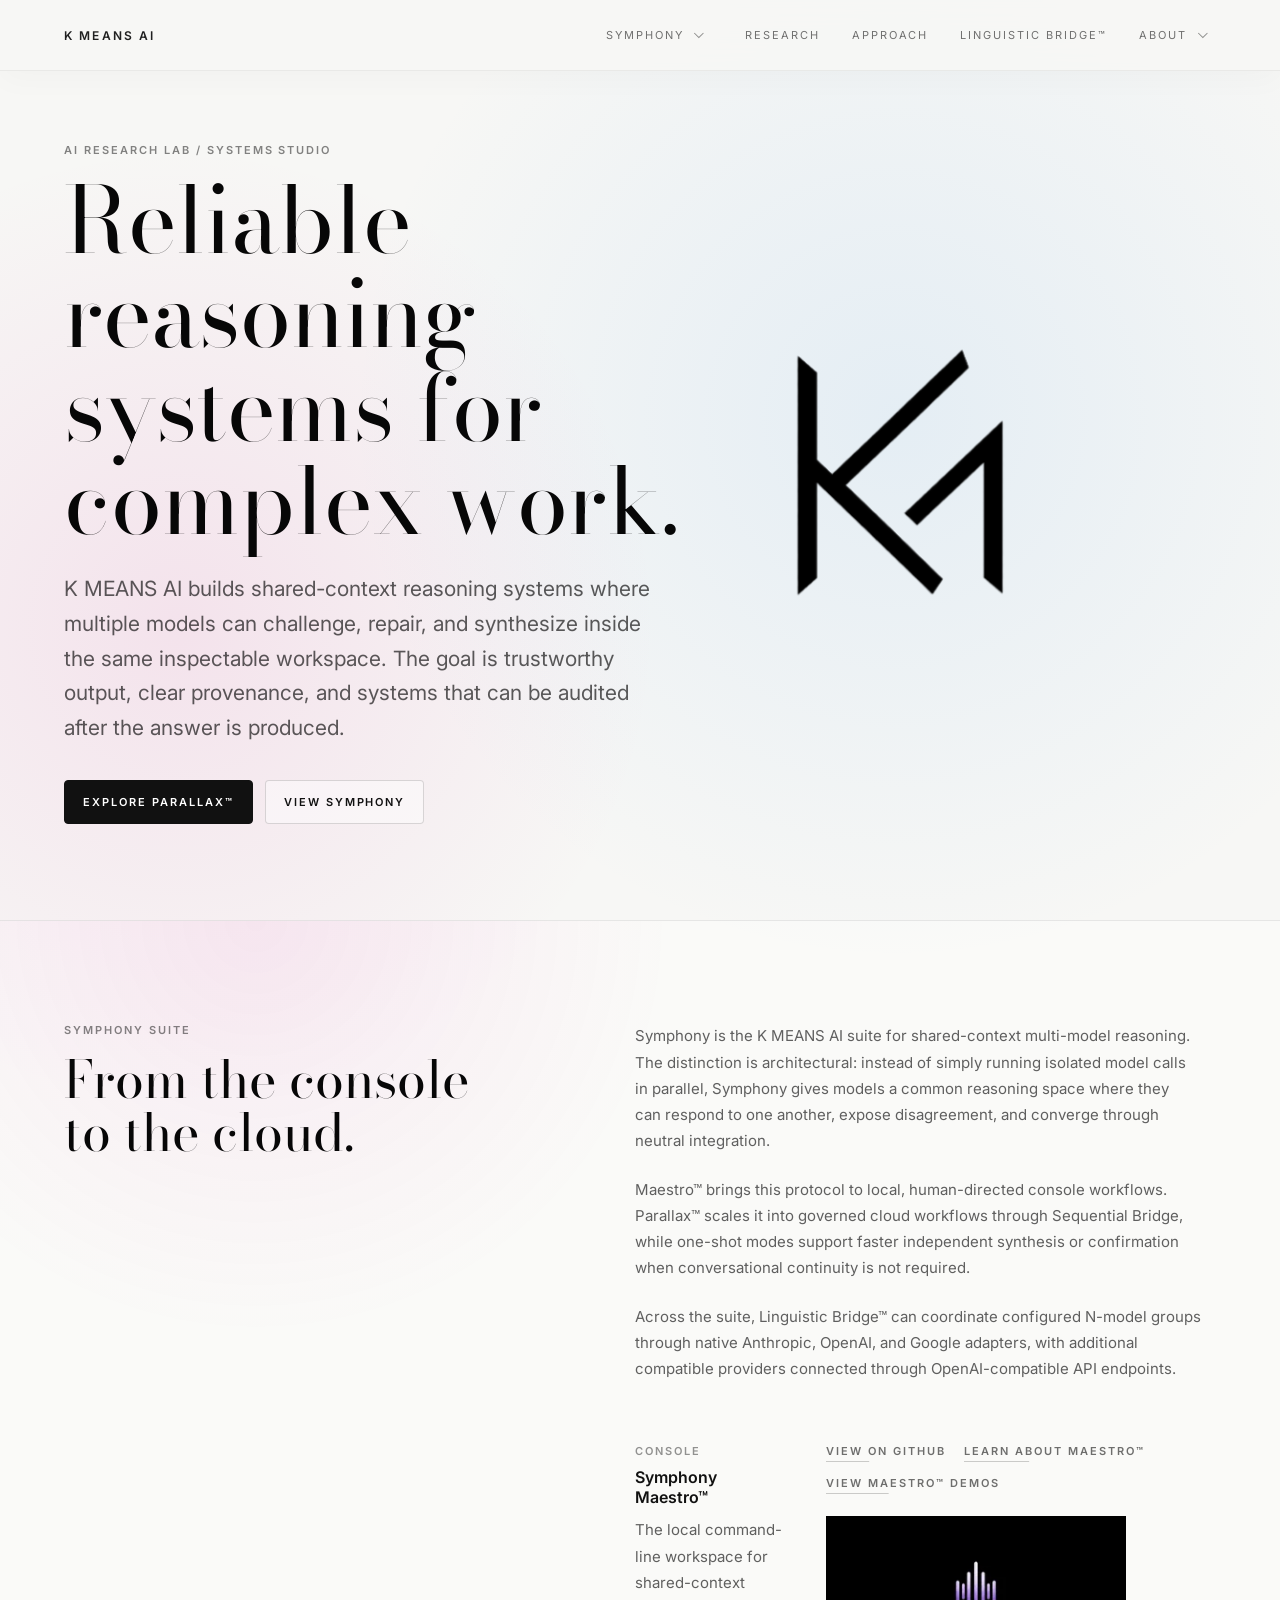
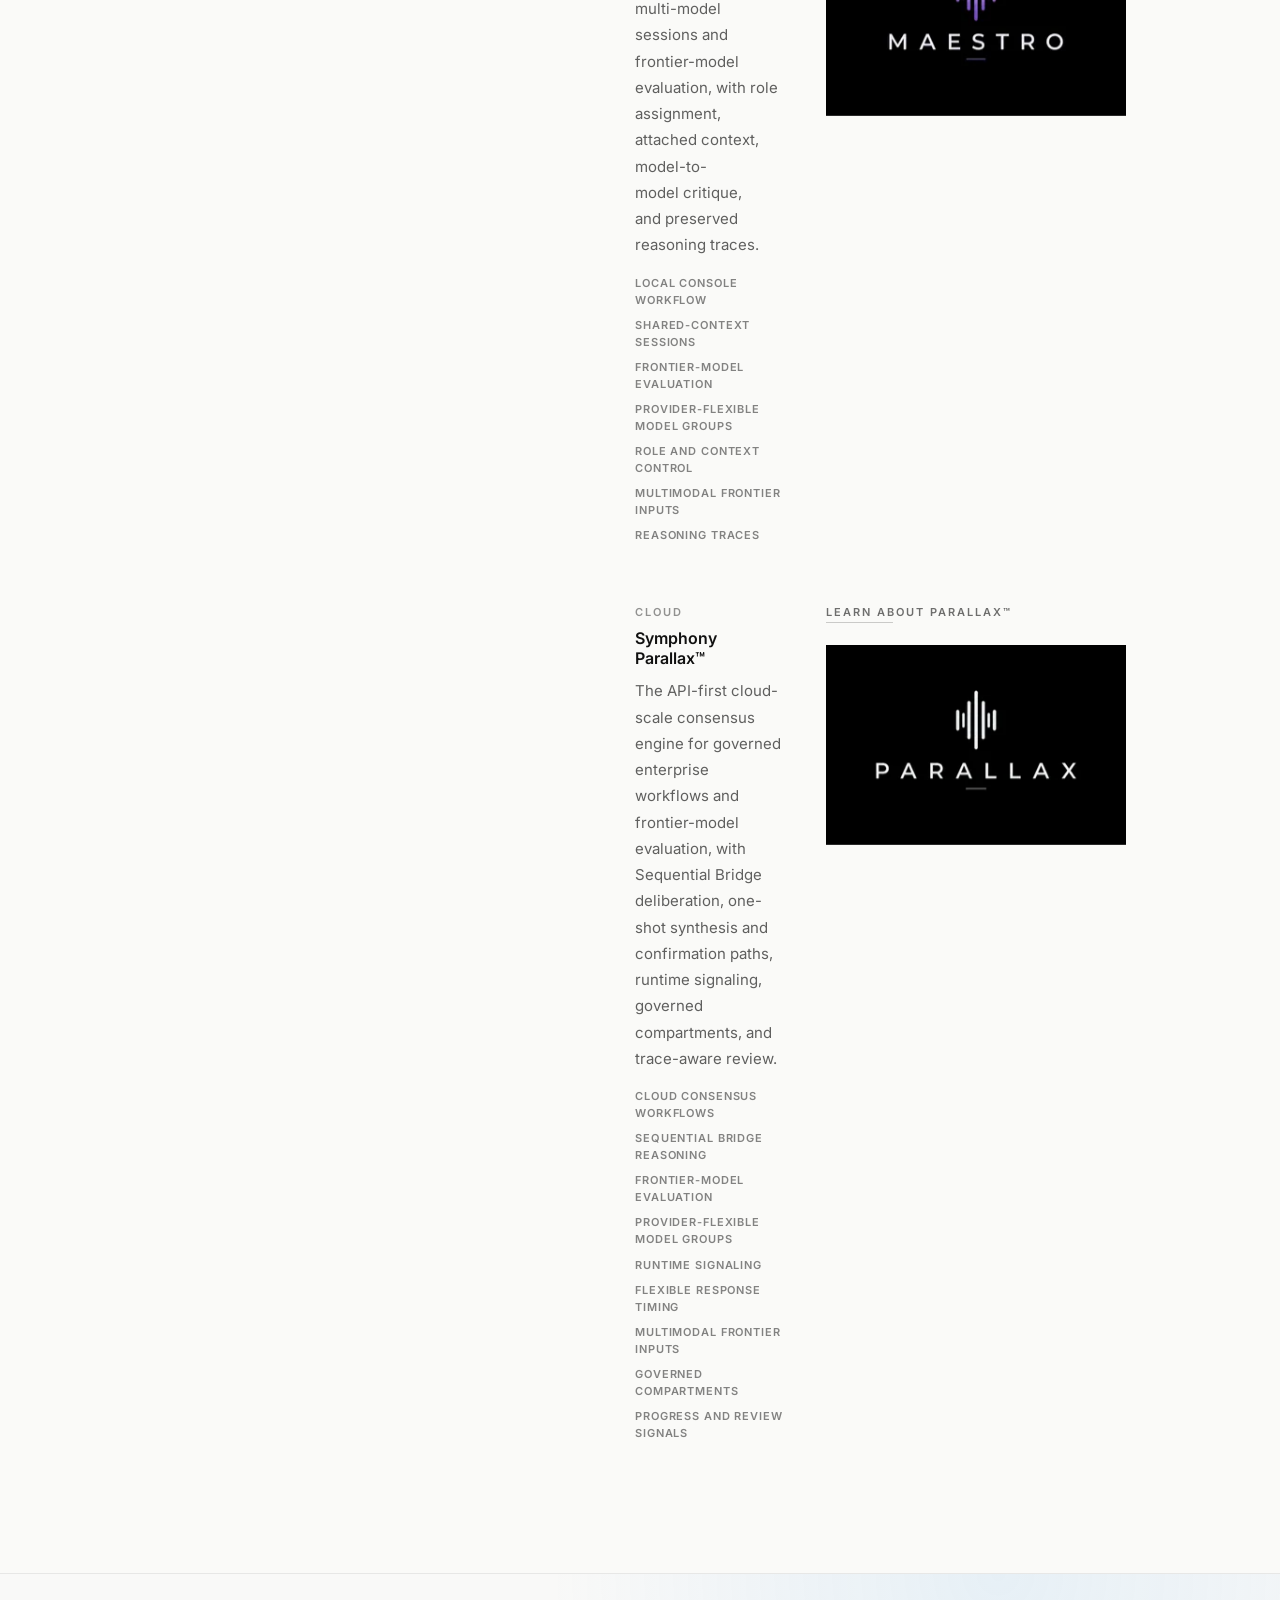
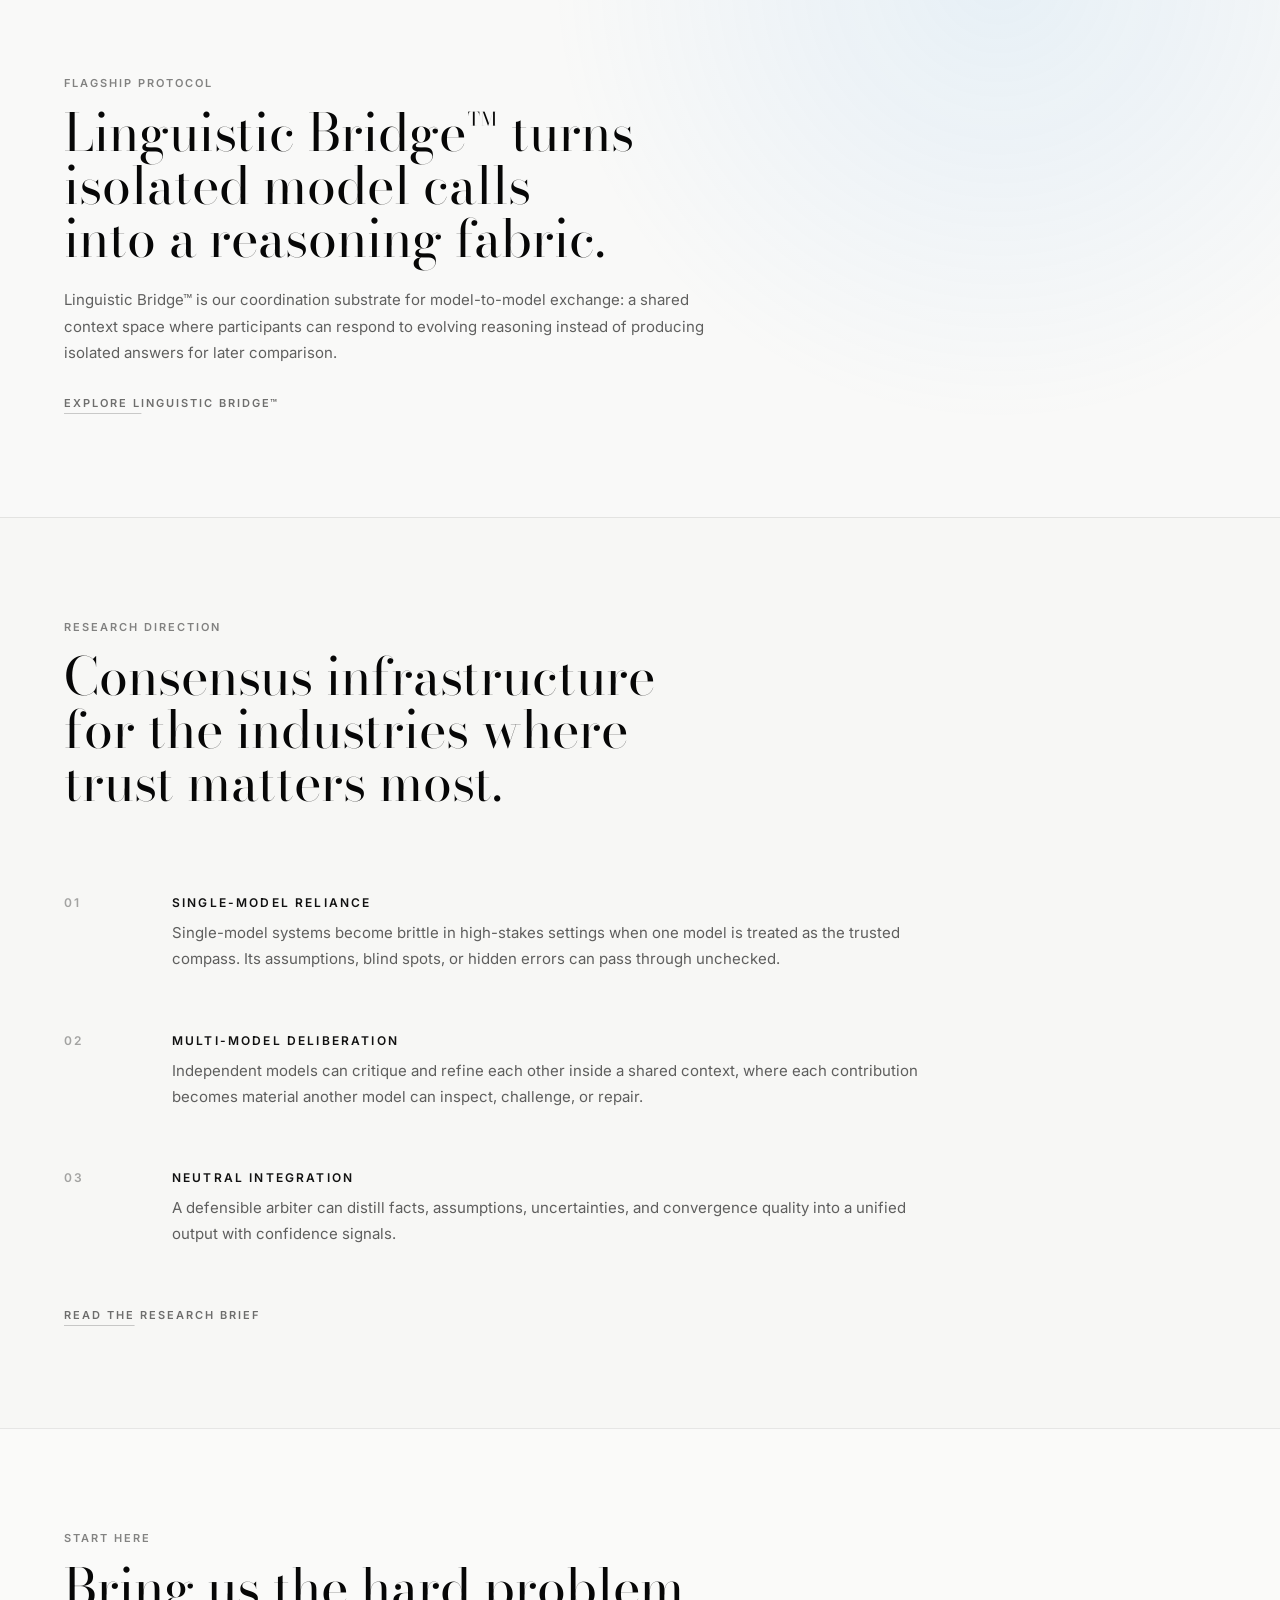
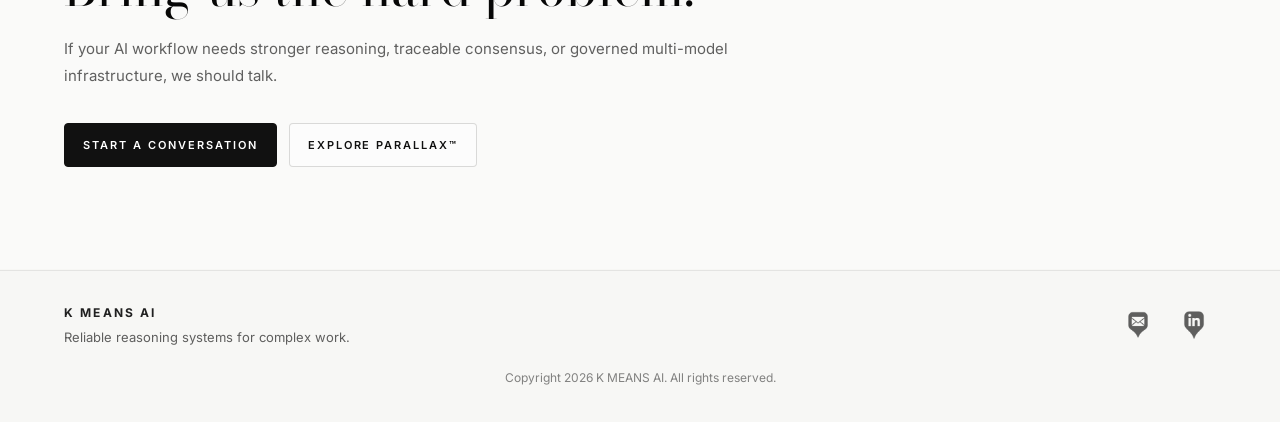
==== commit 73cac5a9: "Add final site polish and social previews" ====
--- a/index.html
+++ b/index.html
@@ -19,7 +19,66 @@
   <meta property="og:title" content="K MEANS AI | Consensus Infrastructure for AI Systems" />
   <meta property="og:description" content="Shared-context multi-model reasoning systems, consensus infrastructure, and verifiable AI workflows." />
   <meta property="og:url" content="https://kmeans.ai/" />
-  <meta name="twitter:card" content="summary" />
+  <meta property="og:image" content="https://kmeans.ai/assets/images/kmeans-social-card.png" />
+  <meta property="og:image:width" content="1200" />
+  <meta property="og:image:height" content="630" />
+  <meta property="og:image:alt" content="K MEANS AI. Reliable reasoning systems for complex work." />
+  <meta name="twitter:card" content="summary_large_image" />
+  <meta name="twitter:image" content="https://kmeans.ai/assets/images/kmeans-social-card.png" />
+  <meta name="twitter:image:alt" content="K MEANS AI. Reliable reasoning systems for complex work." />
+  <script type="application/ld+json">
+    {
+      "@context": "https://schema.org",
+      "@graph": [
+        {
+          "@type": "Organization",
+          "@id": "https://kmeans.ai/#organization",
+          "name": "K MEANS AI",
+          "url": "https://kmeans.ai/",
+          "logo": "https://kmeans.ai/assets/images/kmeans-mark.png",
+          "email": "labs@kmeans.ai",
+          "sameAs": ["https://www.linkedin.com/company/kmeansai"]
+        },
+        {
+          "@type": "WebSite",
+          "@id": "https://kmeans.ai/#website",
+          "url": "https://kmeans.ai/",
+          "name": "K MEANS AI",
+          "publisher": { "@id": "https://kmeans.ai/#organization" }
+        },
+        {
+          "@type": "SoftwareApplication",
+          "@id": "https://kmeans.ai/parallax.html#software",
+          "name": "Symphony Parallax",
+          "url": "https://kmeans.ai/parallax.html",
+          "applicationCategory": "BusinessApplication",
+          "operatingSystem": "Cloud",
+          "description": "An API-first cloud-scale consensus engine for governed multi-model reasoning, frontier-model evaluation, shared-context deliberation, and traceable workflows.",
+          "publisher": { "@id": "https://kmeans.ai/#organization" }
+        },
+        {
+          "@type": "SoftwareApplication",
+          "@id": "https://kmeans.ai/maestro.html#software",
+          "name": "Symphony Maestro",
+          "url": "https://kmeans.ai/maestro.html",
+          "applicationCategory": "DeveloperApplication",
+          "operatingSystem": "macOS, Windows, Linux",
+          "description": "A local command-line workspace for provider-flexible, human-directed shared-context multi-model reasoning.",
+          "publisher": { "@id": "https://kmeans.ai/#organization" }
+        },
+        {
+          "@type": "SoftwareApplication",
+          "@id": "https://kmeans.ai/linguistic-bridge.html#software",
+          "name": "Linguistic Bridge",
+          "url": "https://kmeans.ai/linguistic-bridge.html",
+          "applicationCategory": "DeveloperApplication",
+          "operatingSystem": "Cloud, macOS, Windows, Linux",
+          "description": "A shared-context orchestration protocol that coordinates N-model reasoning across native and OpenAI-compatible provider integrations.",
+          "publisher": { "@id": "https://kmeans.ai/#organization" }
+        }
+      ]
+    }
+  </script>
   <script async src="https://www.googletagmanager.com/gtag/js?id=G-HVW5RY02RQ"></script>
   <script>
     window.dataLayer = window.dataLayer || [];
@@ -31,10 +90,10 @@
   <link rel="preconnect" href="https://fonts.gstatic.com" crossorigin />
   <link href="https://fonts.googleapis.com/css2?family=Bodoni+Moda:wght@400&amp;family=Inter:wght@400;500;600&amp;display=swap"
     rel="stylesheet">
-  <link rel="stylesheet" href="assets/css/site.css?v=site-polish" />
-  <link rel="stylesheet" href="assets/css/home.css?v=site-polish" />
-  <script defer src="assets/js/vendor/matter.min.js?v=0.20.0"></script>
-  <script defer src="assets/js/site-motion.js?v=site-polish"></script>
+  <link rel="stylesheet" href="assets/css/site.css?v=polish-2" />
+  <link rel="stylesheet" href="assets/css/home.css?v=polish-2" />
+  <script defer src="assets/js/site-motion.js?v=polish-2"></script>
+  <script defer src="assets/js/home-soccer.js?v=polish-2"></script>
 </head>
 
 <body>
@@ -133,14 +192,17 @@
                 <a class="text-link section-link" href="maestro.html">Learn about Maestro™</a>
                 <a class="text-link section-link" href="linguistic-bridge.html#demos">View Maestro™ demos</a>
                 <a class="suite-preview" href="maestro.html" aria-label="View Symphony Maestro™ recorded examples">
-                  <img
-                    src="assets/images/maestro-light-preview.png"
-                    width="640"
-                    height="426"
-                    alt="Symphony Maestro™ terminal workspace showing multi-model reasoning output"
-                    loading="lazy"
-                    decoding="async"
-                  />
+                  <picture>
+                    <source type="image/webp" srcset="assets/images/maestro-light-preview-320.webp 320w, assets/images/maestro-light-preview-640.webp 640w" sizes="(max-width: 560px) 280px, 300px" />
+                    <img
+                      src="assets/images/maestro-light-preview.png"
+                      width="640"
+                      height="426"
+                      alt="Symphony Maestro™ terminal workspace showing multi-model reasoning output"
+                      loading="lazy"
+                      decoding="async"
+                    />
+                  </picture>
                 </a>
               </div>
             </article>
@@ -169,14 +231,17 @@
               <div class="section-actions suite-actions-with-preview" aria-label="Parallax™ links">
                 <a class="text-link section-link" href="parallax.html">Learn about Parallax™</a>
                 <a class="suite-preview" href="parallax.html" aria-label="Learn about Parallax™">
-                  <img
-                    src="assets/images/parallax-preview.png"
-                    width="640"
-                    height="426"
-                    alt="Parallax™ product mark on a dark field"
-                    loading="lazy"
-                    decoding="async"
-                  />
+                  <picture>
+                    <source type="image/webp" srcset="assets/images/parallax-preview-320.webp 320w, assets/images/parallax-preview-640.webp 640w" sizes="(max-width: 560px) 280px, 300px" />
+                    <img
+                      src="assets/images/parallax-preview.png"
+                      width="640"
+                      height="426"
+                      alt="Parallax™ product mark on a dark field"
+                      loading="lazy"
+                      decoding="async"
+                    />
+                  </picture>
                 </a>
               </div>
             </article>
--- a/assets/css/site.css
+++ b/assets/css/site.css
@@ -237,6 +237,46 @@
   align-items: center;
 }
 
+.nav-menu-toggle {
+  position: relative;
+  display: inline-grid;
+  width: 28px;
+  min-width: 28px;
+  height: 34px;
+  margin: 0 0 0 1px;
+  padding: 0;
+  border: 0;
+  background: transparent;
+  color: rgba(0, 0, 0, 0.42);
+  cursor: pointer;
+  place-items: center;
+}
+
+.nav-menu-toggle::before {
+  width: 6px;
+  height: 6px;
+  border-right: 1px solid currentColor;
+  border-bottom: 1px solid currentColor;
+  content: "";
+  transform: translateY(-2px) rotate(45deg);
+  transform-origin: 55% 55%;
+  transition: color 0.2s ease, transform 0.2s ease;
+}
+
+.nav-menu-toggle:hover,
+.nav-menu-toggle:focus-visible,
+.nav-dropdown.is-open .nav-menu-toggle {
+  color: rgba(0, 0, 0, 0.82);
+}
+
+.nav-dropdown.is-open .nav-menu-toggle::before {
+  transform: translateY(1px) rotate(225deg);
+}
+
+.nav-dropdown.has-menu-toggle .nav-dropdown-link::after {
+  display: none;
+}
+
 .site-nav .nav-dropdown.is-current > .nav-dropdown-link {
   color: #000;
 }
@@ -294,7 +334,8 @@
 }
 
 .nav-dropdown:hover .nav-menu,
-.nav-dropdown:focus-within .nav-menu {
+.nav-dropdown:not(.has-menu-toggle):focus-within .nav-menu,
+.nav-dropdown.is-open .nav-menu {
   opacity: 1;
   pointer-events: auto;
   transform: translateY(0) scale(1);
@@ -323,7 +364,8 @@
 }
 
 .nav-dropdown:hover .nav-menu a,
-.nav-dropdown:focus-within .nav-menu a {
+.nav-dropdown:not(.has-menu-toggle):focus-within .nav-menu a,
+.nav-dropdown.is-open .nav-menu a {
   opacity: 1;
   transform: translateY(0);
   transition-delay: 0ms, 0ms, var(--nav-item-delay, 0ms), var(--nav-item-delay, 0ms);
@@ -367,6 +409,12 @@
 
   .nav-dropdown {
     width: fit-content;
+  }
+
+  .nav-menu-toggle {
+    width: 38px;
+    min-width: 38px;
+    height: 38px;
   }
 
   .nav-menu {
--- a/assets/css/home.css
+++ b/assets/css/home.css
@@ -428,6 +428,10 @@
   width: min(100%, 300px);
 }
 
+.suite-preview picture {
+  display: block;
+}
+
 .suite-preview img {
   display: block;
   width: 100%;
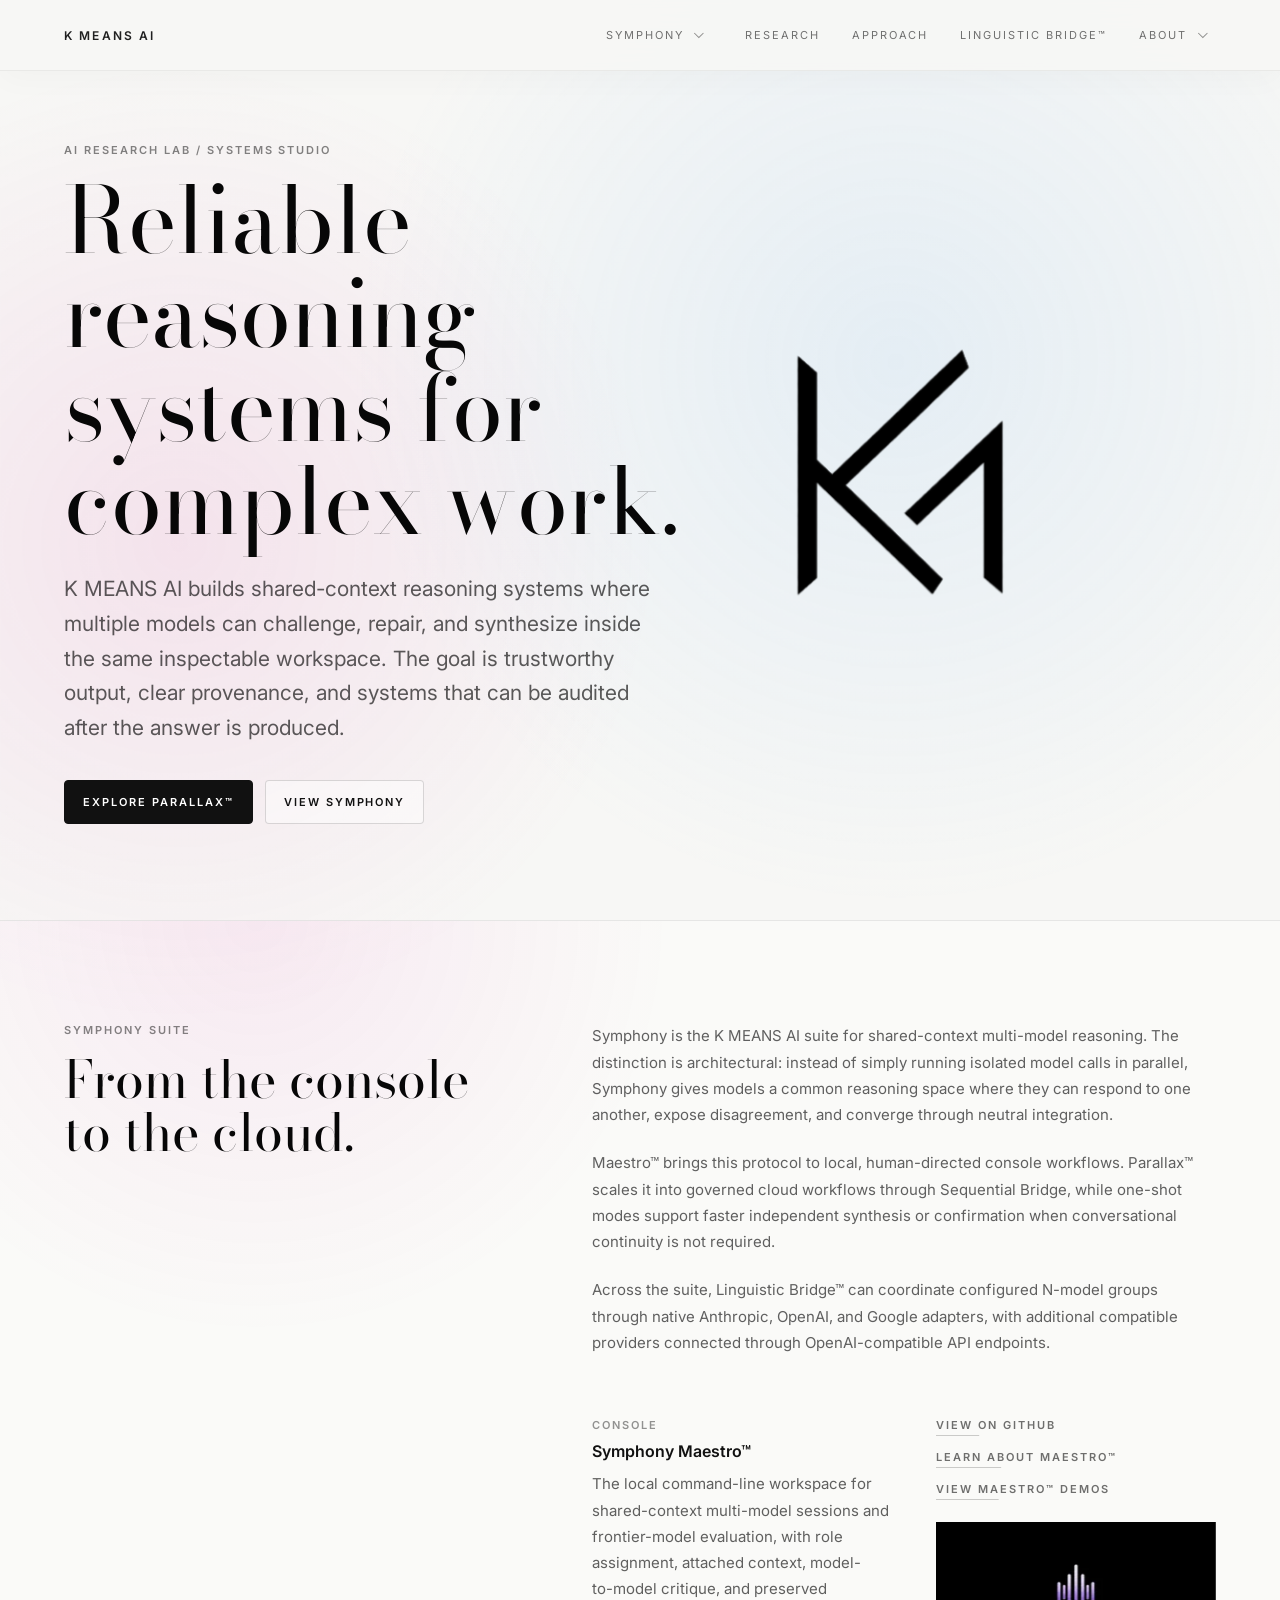
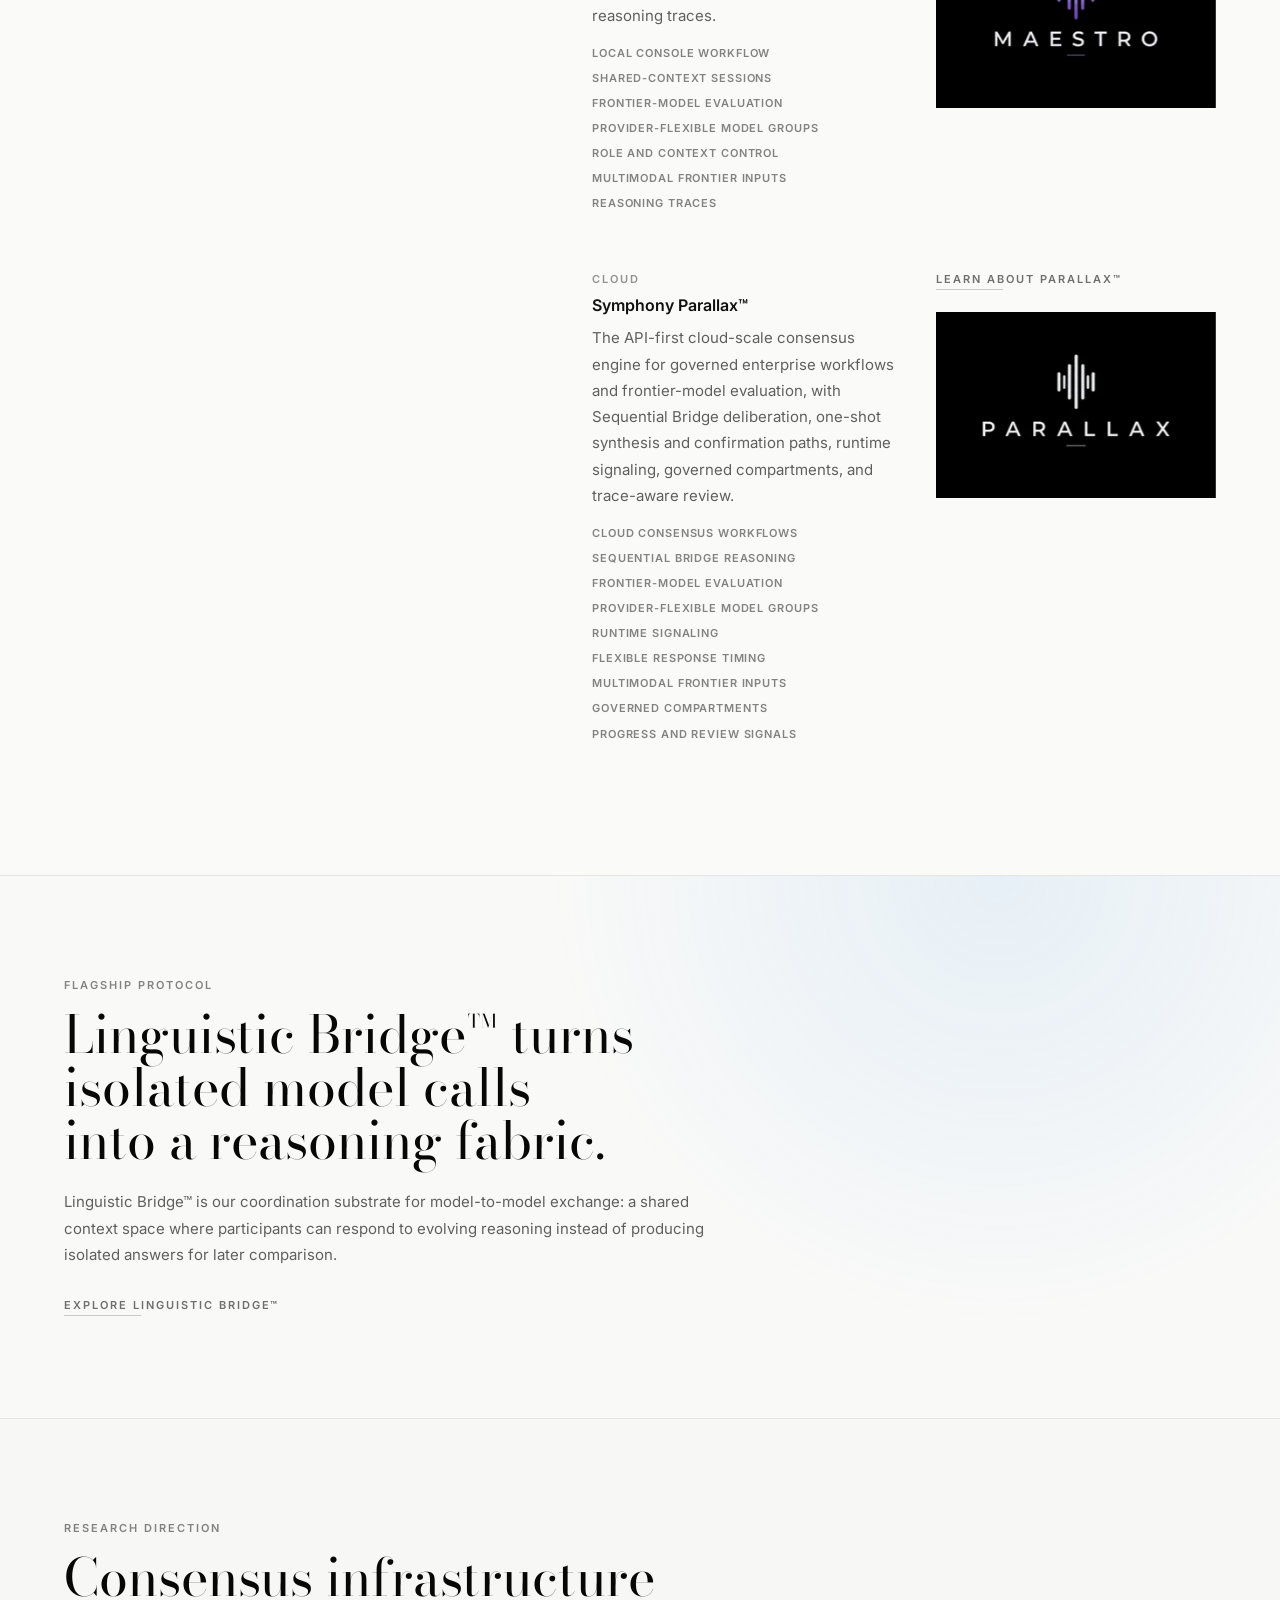
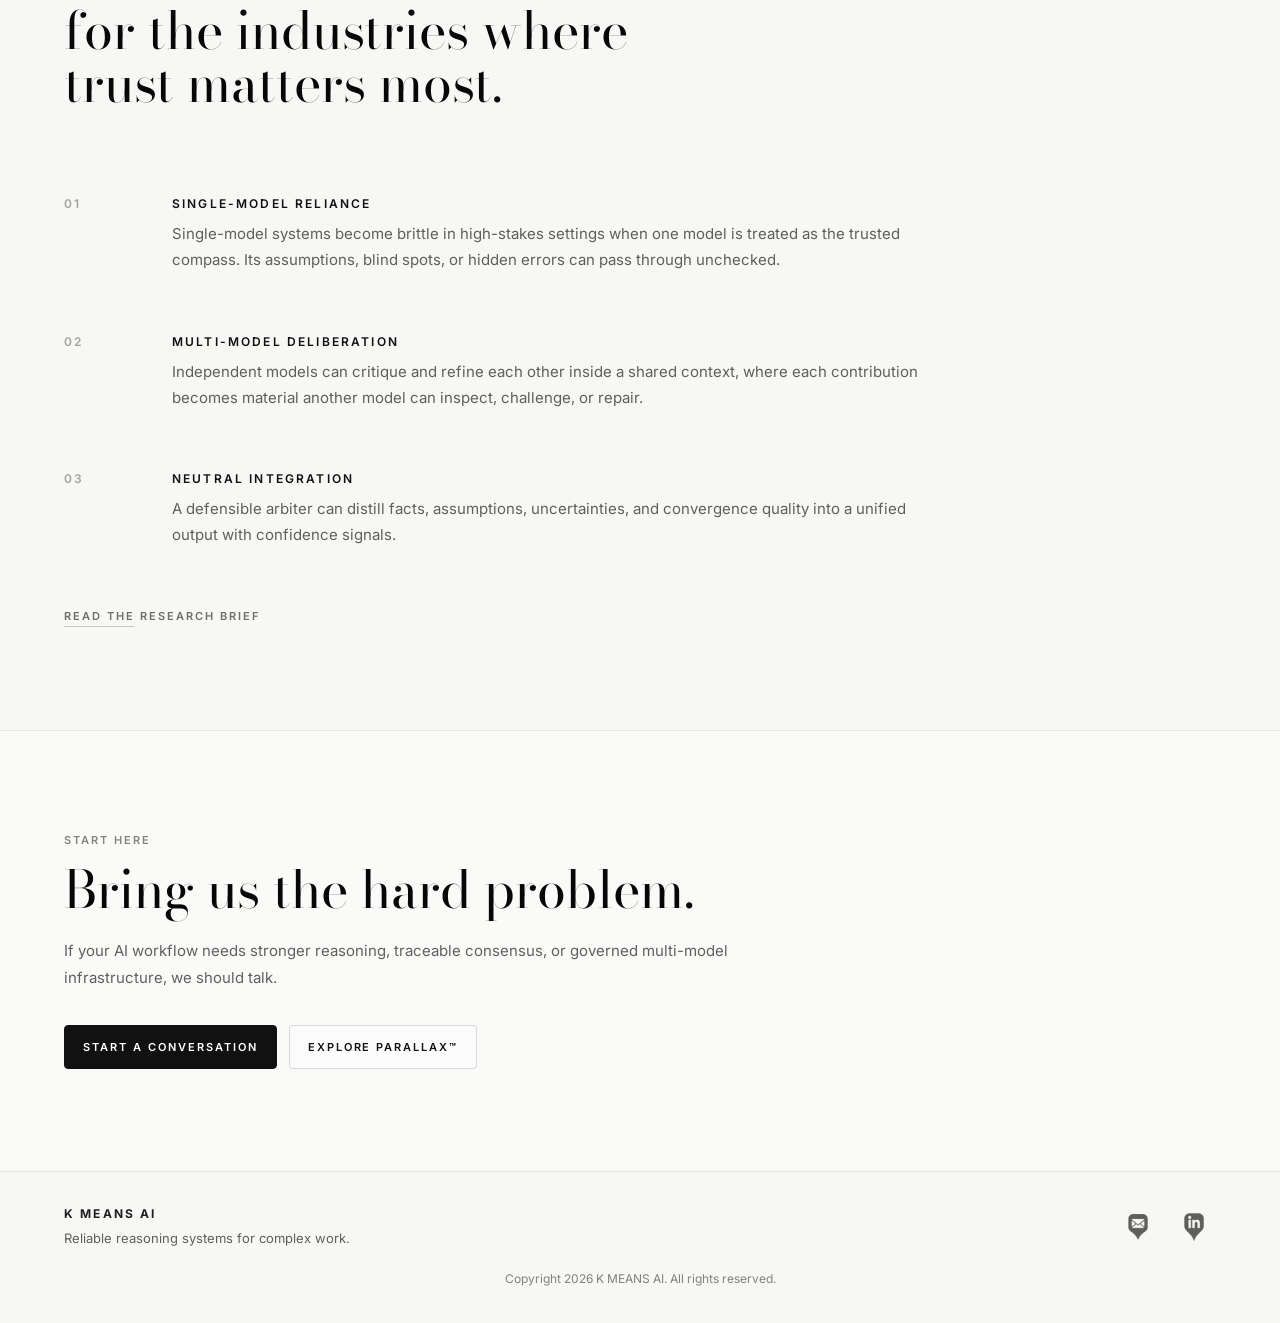
==== commit 76c8f423: "Improve Symphony responsive layout" ====
--- a/index.html
+++ b/index.html
@@ -91,7 +91,7 @@
   <link href="https://fonts.googleapis.com/css2?family=Bodoni+Moda:wght@400&amp;family=Inter:wght@400;500;600&amp;display=swap"
     rel="stylesheet">
   <link rel="stylesheet" href="assets/css/site.css?v=polish-2" />
-  <link rel="stylesheet" href="assets/css/home.css?v=polish-2" />
+  <link rel="stylesheet" href="assets/css/home.css?v=symphony-breathing-2" />
   <script defer src="assets/js/site-motion.js?v=polish-2"></script>
   <script defer src="assets/js/home-soccer.js?v=polish-2"></script>
 </head>
--- a/assets/css/home.css
+++ b/assets/css/home.css
@@ -378,21 +378,22 @@
 
 .product-layout {
   display: grid;
-  grid-template-columns: minmax(240px, 0.85fr) minmax(0, 1fr);
-  gap: clamp(32px, 6vw, 88px);
+  grid-template-columns: minmax(240px, 0.78fr) minmax(0, 1.05fr);
+  gap: clamp(32px, 5vw, 72px);
   align-items: start;
 }
 
 .product-copy {
   display: grid;
   gap: 22px;
-  max-width: 720px;
+  max-width: 760px;
 }
 
 .suite-list {
   display: grid;
   gap: 0;
   padding-top: 10px;
+  container-type: inline-size;
 }
 
 .suite-item {
@@ -404,7 +405,7 @@
 }
 
 .suite-item-with-preview {
-  grid-template-columns: minmax(0, 1fr) minmax(360px, 390px);
+  grid-template-columns: minmax(0, 1fr) minmax(340px, 370px);
 }
 
 .suite-actions-with-preview {
@@ -412,7 +413,7 @@
   flex-wrap: wrap;
   gap: 14px 18px;
   align-content: flex-start;
-  width: min(100%, 390px);
+  width: min(100%, 370px);
 }
 
 .suite-actions-with-preview .section-link {
@@ -677,9 +678,31 @@
   }
 }
 
-@media (max-width: 680px) {
+@container (max-width: 720px) {
+  .suite-item-with-preview {
+    grid-template-columns: minmax(0, 1fr) minmax(250px, 280px);
+  }
+
+  .suite-actions-with-preview {
+    width: min(100%, 280px);
+  }
+
+  .suite-preview {
+    width: min(100%, 260px);
+  }
+}
+
+@container (max-width: 600px) {
   .suite-item-with-preview {
     grid-template-columns: 1fr;
+  }
+
+  .suite-actions-with-preview {
+    width: min(100%, 350px);
+  }
+
+  .suite-preview {
+    width: min(100%, 300px);
   }
 }
 
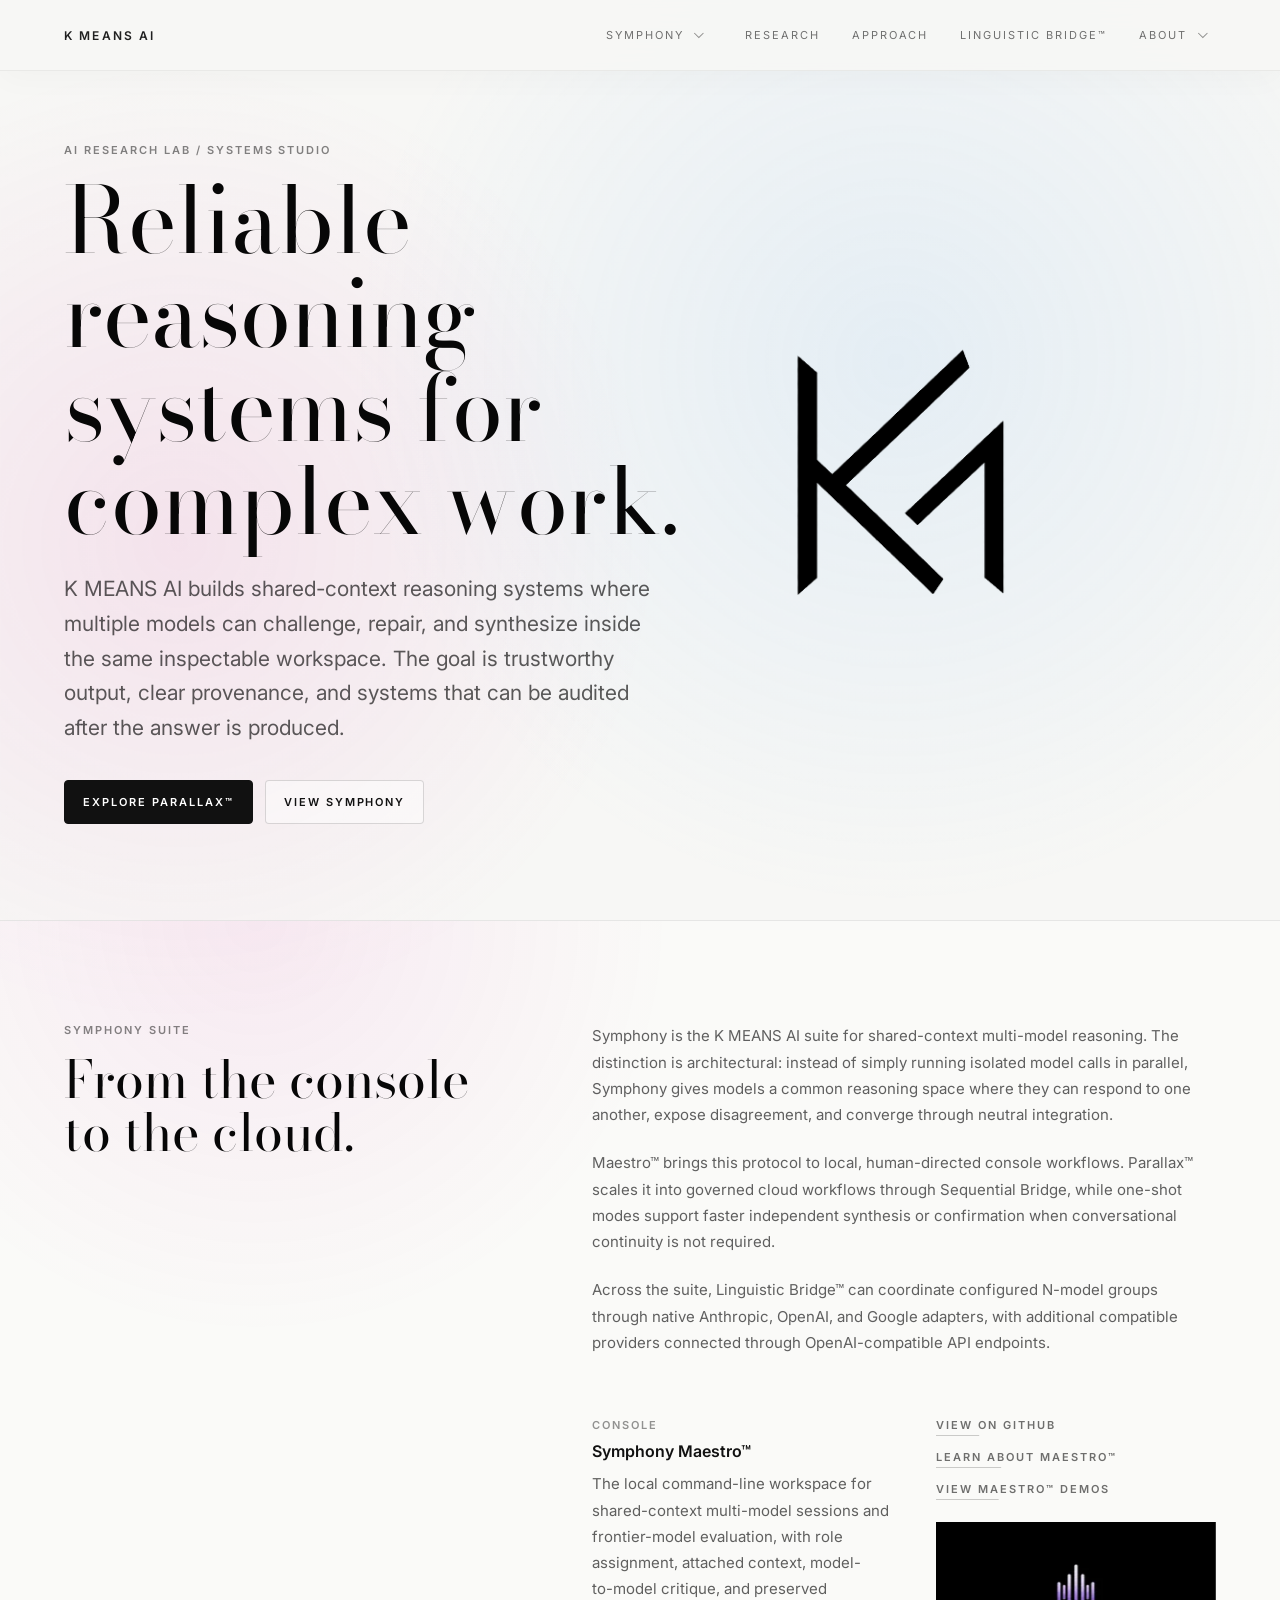
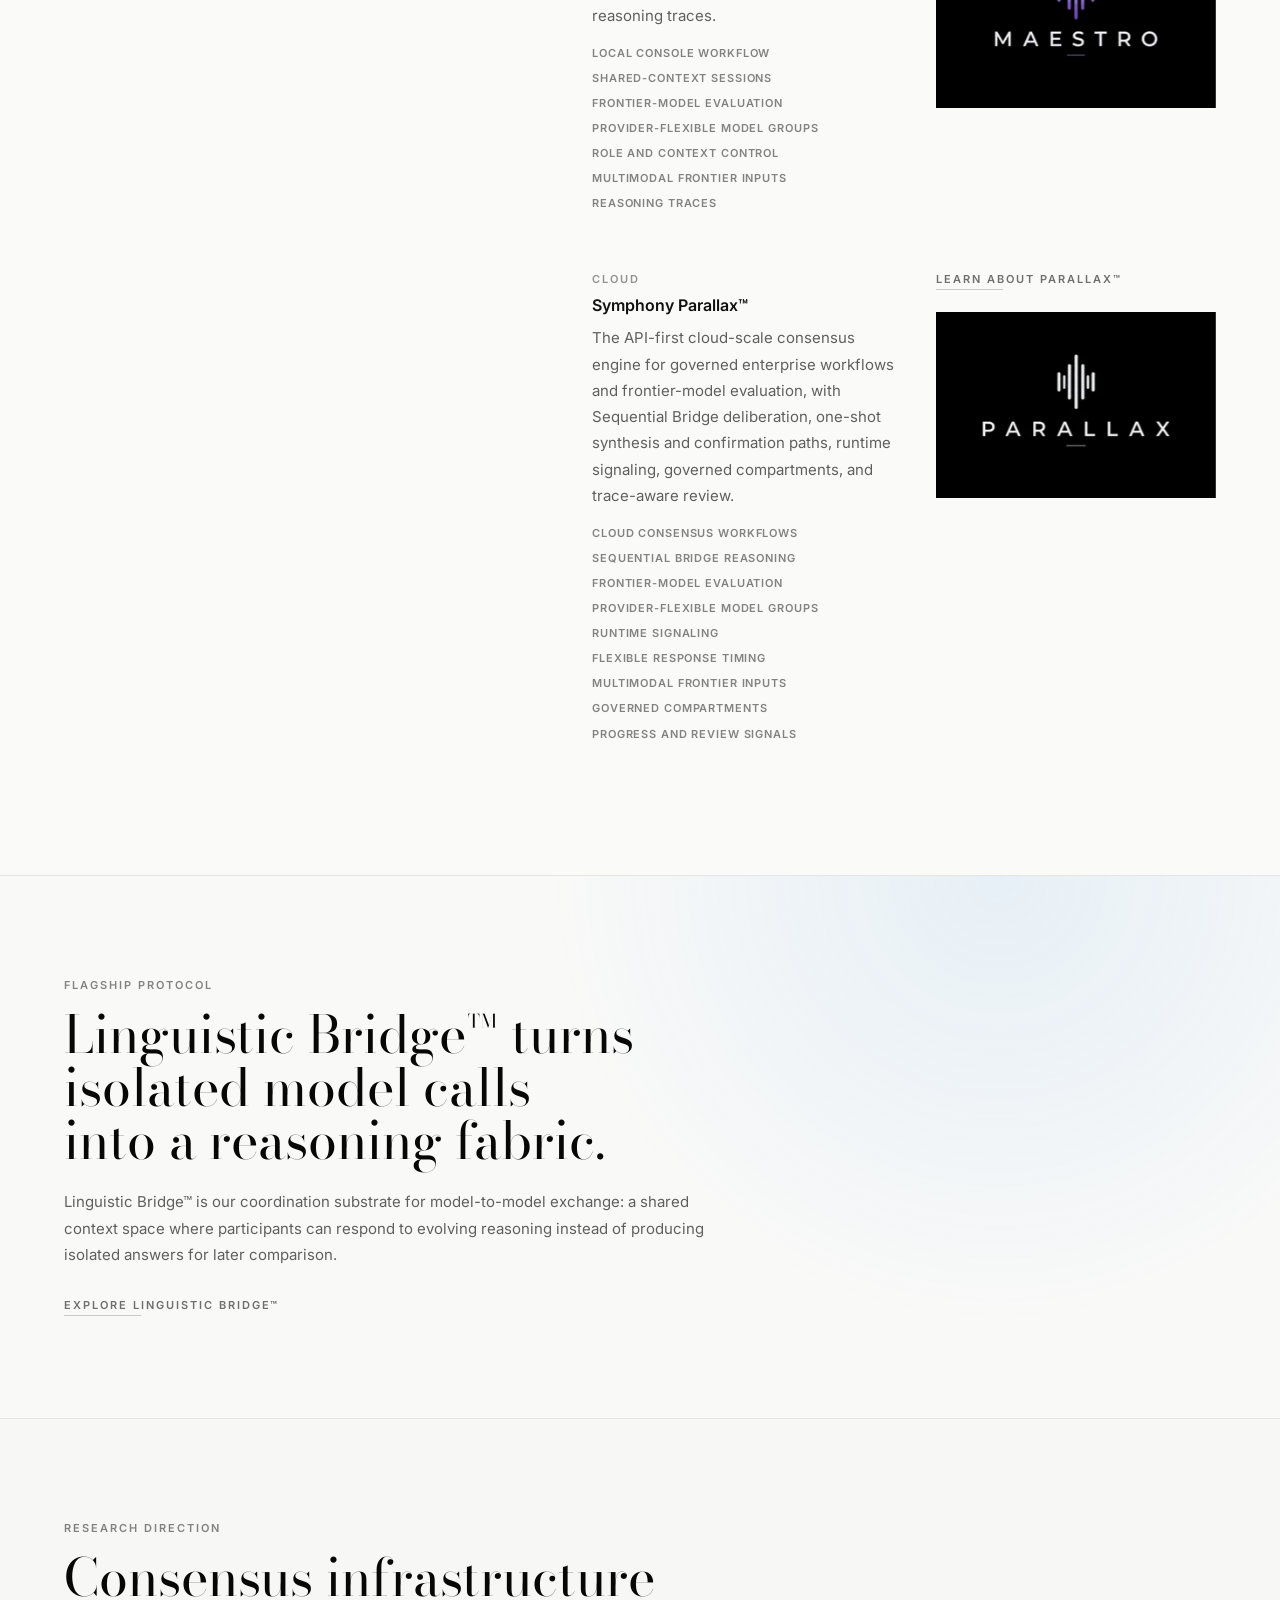
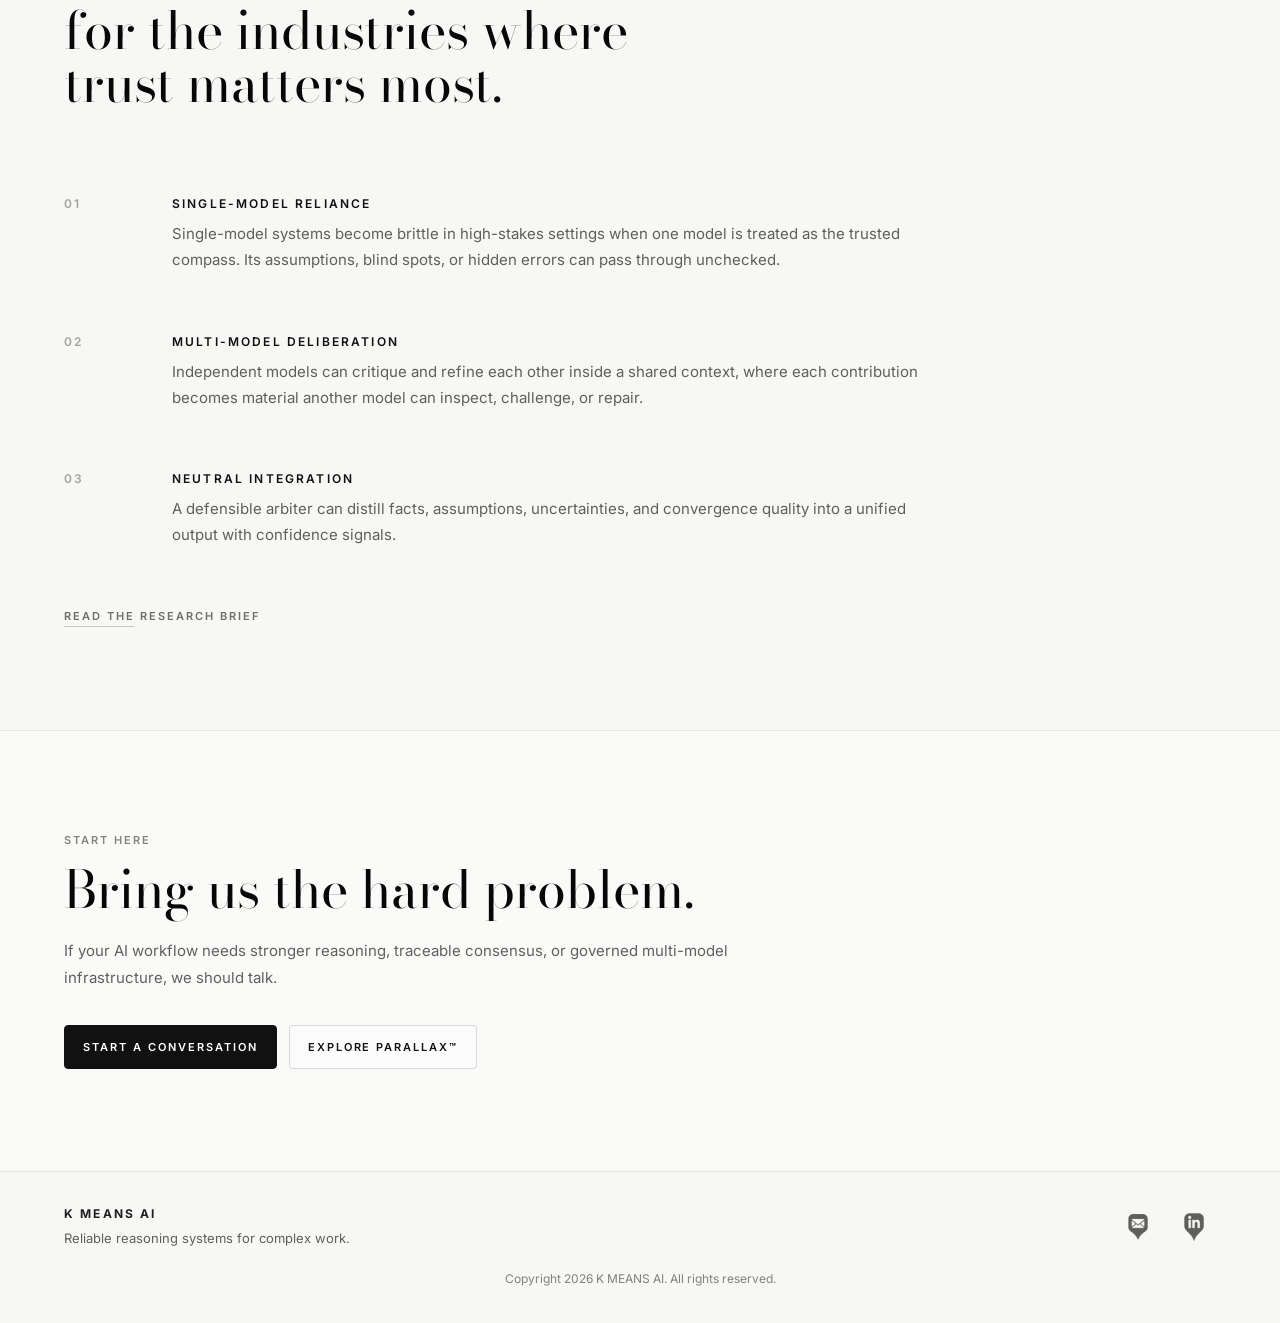
==== commit 6b725f42: "Remove homepage soccer animation" ====
--- a/index.html
+++ b/index.html
@@ -91,9 +91,8 @@
   <link href="https://fonts.googleapis.com/css2?family=Bodoni+Moda:wght@400&amp;family=Inter:wght@400;500;600&amp;display=swap"
     rel="stylesheet">
   <link rel="stylesheet" href="assets/css/site.css?v=polish-2" />
-  <link rel="stylesheet" href="assets/css/home.css?v=symphony-breathing-2" />
+  <link rel="stylesheet" href="assets/css/home.css?v=soccer-removed-1" />
   <script defer src="assets/js/site-motion.js?v=polish-2"></script>
-  <script defer src="assets/js/home-soccer.js?v=polish-2"></script>
 </head>
 
 <body>
--- a/assets/css/home.css
+++ b/assets/css/home.css
@@ -213,8 +213,6 @@
   place-items: center;
   justify-self: start;
   min-height: auto;
-  perspective: 820px;
-  transform-style: preserve-3d;
   transform: translate(-4%, -4%);
 }
 
@@ -223,146 +221,6 @@
   height: auto;
   display: block;
   pointer-events: none;
-  backface-visibility: hidden;
-  transform: translateZ(0);
-  transform-style: preserve-3d;
-  will-change: transform, filter;
-}
-
-.hero-logo.is-soccer-kicking {
-  animation: hero-logo-soccer-kick 920ms cubic-bezier(0.16, 1, 0.3, 1);
-  transform-origin: 42% 56%;
-}
-
-.world-cup-flourish {
-  position: fixed;
-  inset: 0;
-  z-index: 140;
-  overflow: hidden;
-  pointer-events: none;
-  contain: layout paint;
-}
-
-.world-cup-ball-stage {
-  position: absolute;
-  top: 0;
-  left: 0;
-  width: var(--soccer-size, 72px);
-  height: var(--soccer-size, 72px);
-  opacity: 0;
-  transform-origin: 50% 50%;
-  will-change: opacity, transform;
-}
-
-.world-cup-ball {
-  position: relative;
-  z-index: 2;
-  display: block;
-  width: 100%;
-  height: 100%;
-  filter:
-    drop-shadow(0 16px 15px rgba(0, 0, 0, 0.18))
-    drop-shadow(0 2px 2px rgba(0, 0, 0, 0.18));
-  transform-origin: 50% 88%;
-  will-change: transform;
-}
-
-.world-cup-ball-texture {
-  position: absolute;
-  inset: 0;
-  z-index: 1;
-  transform-origin: 50% 50%;
-  will-change: transform;
-}
-
-.world-cup-ball-texture img {
-  display: block;
-  width: 100%;
-  height: 100%;
-  object-fit: contain;
-  object-position: center center;
-  filter: contrast(1.08) saturate(0.96) brightness(1.02);
-}
-
-.world-cup-shadow {
-  position: absolute;
-  right: 13%;
-  bottom: -13%;
-  left: 13%;
-  z-index: 1;
-  height: 18%;
-  border-radius: 999px;
-  background: radial-gradient(ellipse at center, rgba(0, 0, 0, 0.24), rgba(0, 0, 0, 0) 72%);
-  opacity: 0;
-  transform-origin: 50% 50%;
-  will-change: opacity, transform;
-}
-
-.world-cup-impact-ring {
-  position: absolute;
-  width: 36px;
-  height: 36px;
-  border: 1px solid rgba(0, 0, 0, 0.42);
-  border-radius: 50%;
-  opacity: 0;
-  transform: translate(-50%, -50%) scale(0.2);
-  transform-origin: 50% 50%;
-}
-
-.world-cup-impact-ring::before,
-.world-cup-impact-ring::after {
-  position: absolute;
-  inset: 7px;
-  border: 1px solid rgba(0, 0, 0, 0.22);
-  border-radius: inherit;
-  content: "";
-}
-
-.world-cup-impact-ring::after {
-  inset: 14px;
-}
-
-.world-cup-impact-ring.is-visible {
-  animation: world-cup-impact-ring 620ms ease-out forwards;
-}
-
-@keyframes world-cup-impact-ring {
-  0% {
-    opacity: 0.64;
-    transform: translate(-50%, -50%) scale(0.22);
-  }
-
-  100% {
-    opacity: 0;
-    transform: translate(-50%, -50%) scale(2.6);
-  }
-}
-
-@keyframes hero-logo-soccer-kick {
-  0% {
-    filter: drop-shadow(0 0 0 rgba(0, 0, 0, 0));
-    transform: translate3d(0, 0, 0) rotateX(0deg) rotateY(0deg) rotateZ(0deg) scale(1);
-  }
-
-  26% {
-    filter: drop-shadow(-8px 12px 10px rgba(0, 0, 0, 0.08));
-    transform: translate3d(-4px, -2px, -28px) rotateX(11deg) rotateY(-18deg) rotateZ(-1.2deg) scale(0.974);
-  }
-
-  43% {
-    filter: drop-shadow(10px 14px 12px rgba(0, 0, 0, 0.12));
-    transform: translate3d(-12px, 15px, 34px) rotateX(-7deg) rotateY(13deg) rotateZ(4.6deg) scale(1.034);
-  }
-
-  67% {
-    filter: drop-shadow(2px 6px 7px rgba(0, 0, 0, 0.06));
-    transform: translate3d(3px, -1px, 8px) rotateX(2deg) rotateY(-3deg) rotateZ(-0.6deg) scale(1.006);
-  }
-
-  100% {
-    filter: drop-shadow(0 0 0 rgba(0, 0, 0, 0));
-    transform: translate3d(0, 0, 0) rotateX(0deg) rotateY(0deg) rotateZ(0deg) scale(1);
-  }
 }
 
 .section {
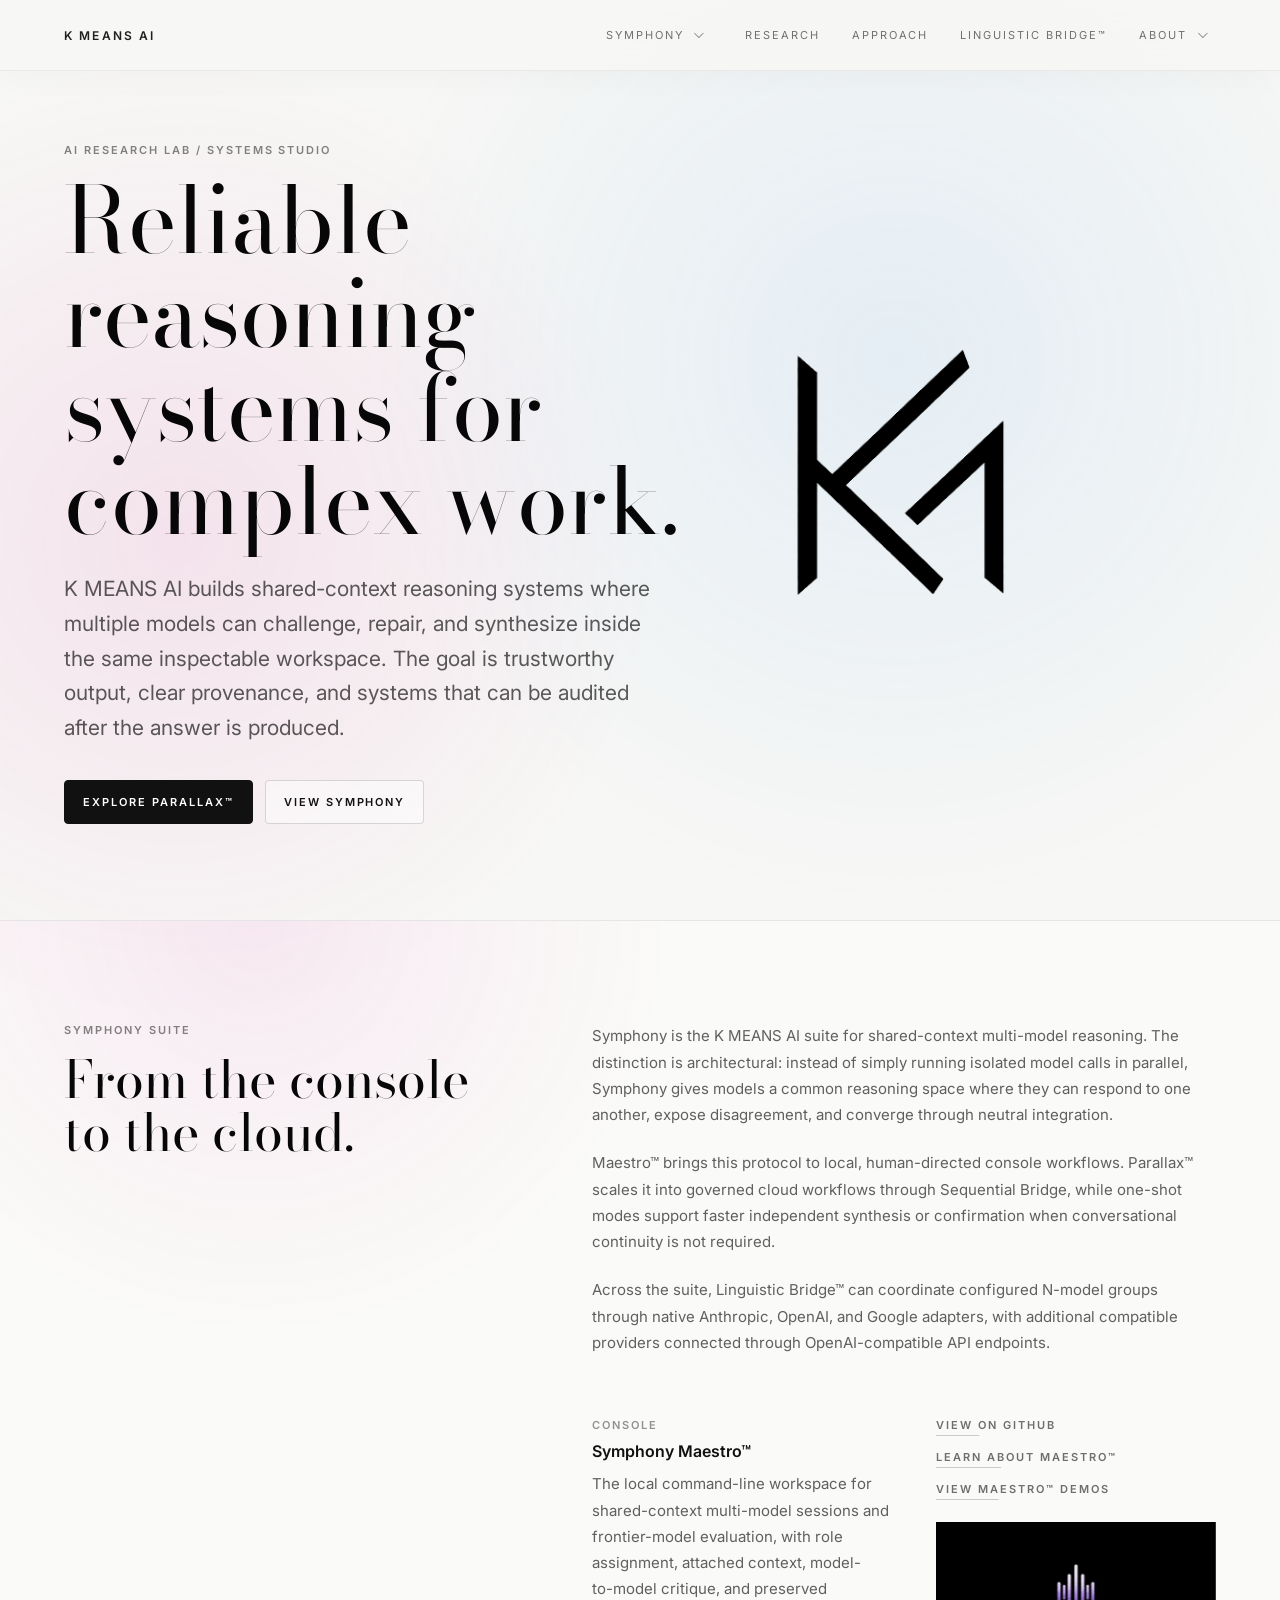
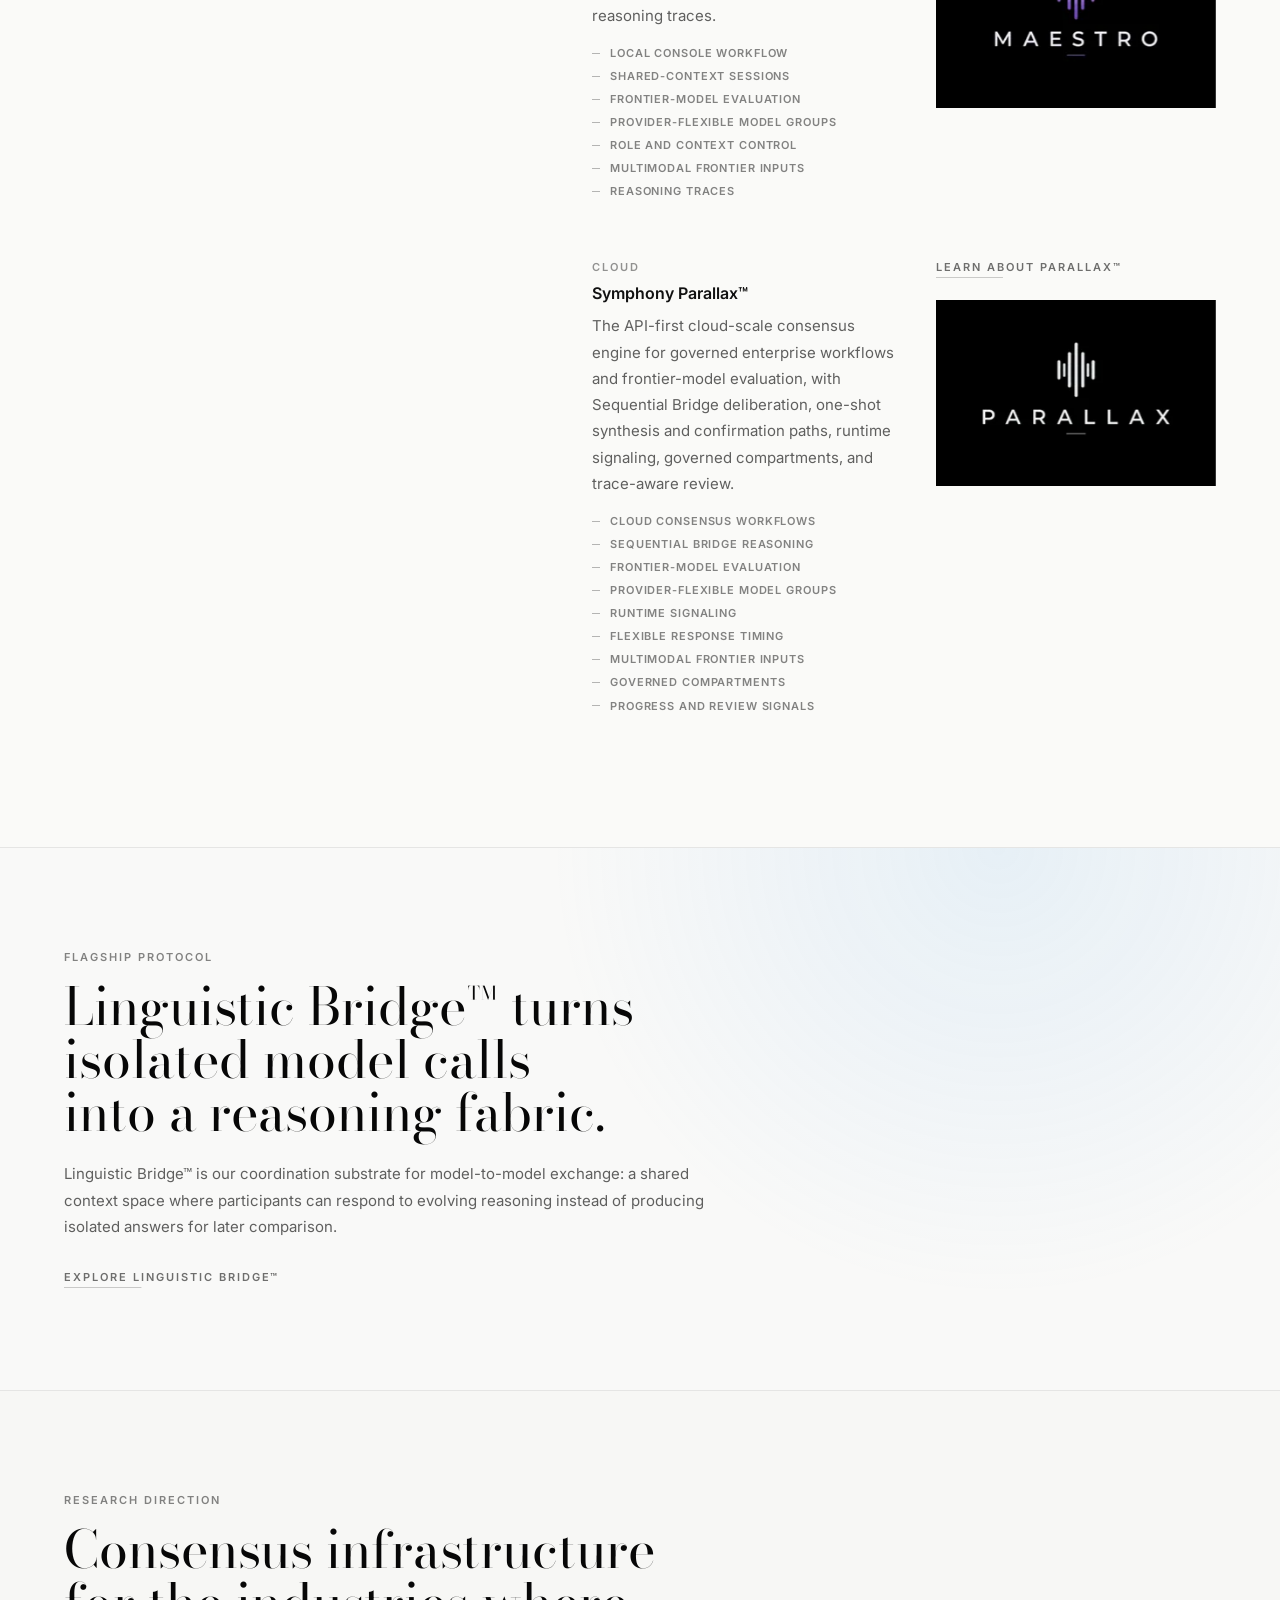
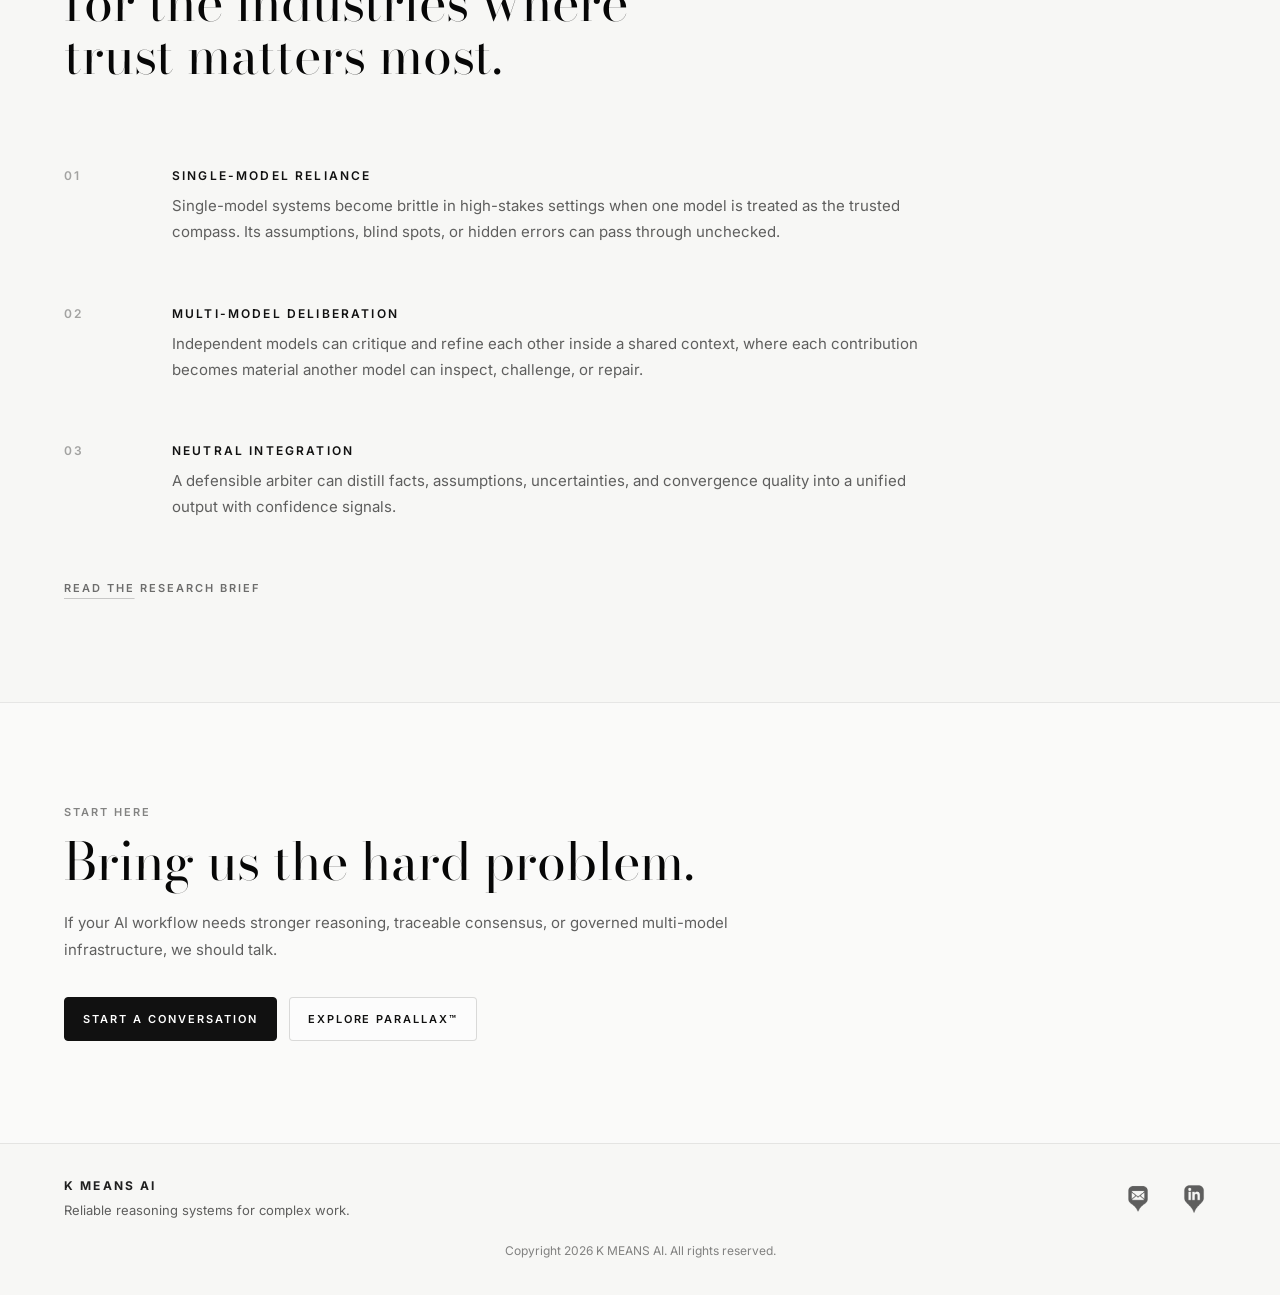
==== commit 06df2c71: "Clarify Symphony feature lists" ====
--- a/index.html
+++ b/index.html
@@ -91,7 +91,7 @@
   <link href="https://fonts.googleapis.com/css2?family=Bodoni+Moda:wght@400&amp;family=Inter:wght@400;500;600&amp;display=swap"
     rel="stylesheet">
   <link rel="stylesheet" href="assets/css/site.css?v=polish-2" />
-  <link rel="stylesheet" href="assets/css/home.css?v=soccer-removed-1" />
+  <link rel="stylesheet" href="assets/css/home.css?v=suite-features-1" />
   <script defer src="assets/js/site-motion.js?v=polish-2"></script>
 </head>
 
--- a/assets/css/home.css
+++ b/assets/css/home.css
@@ -311,9 +311,8 @@
 }
 
 .suite-feature-list {
-  display: flex;
-  flex-wrap: wrap;
-  gap: 8px 18px;
+  display: grid;
+  gap: 6px;
   margin: 16px 0 0;
   padding: 0;
   color: rgba(0, 0, 0, 0.48);
@@ -323,6 +322,22 @@
   line-height: 1.55;
   list-style: none;
   text-transform: uppercase;
+}
+
+.suite-feature-list li {
+  display: grid;
+  grid-template-columns: 10px minmax(0, 1fr);
+  gap: 8px;
+  align-items: start;
+}
+
+.suite-feature-list li::before {
+  width: 8px;
+  height: 1px;
+  margin-top: 0.72em;
+  background: currentColor;
+  content: "";
+  opacity: 0.58;
 }
 
 .suite-item .section-actions {
